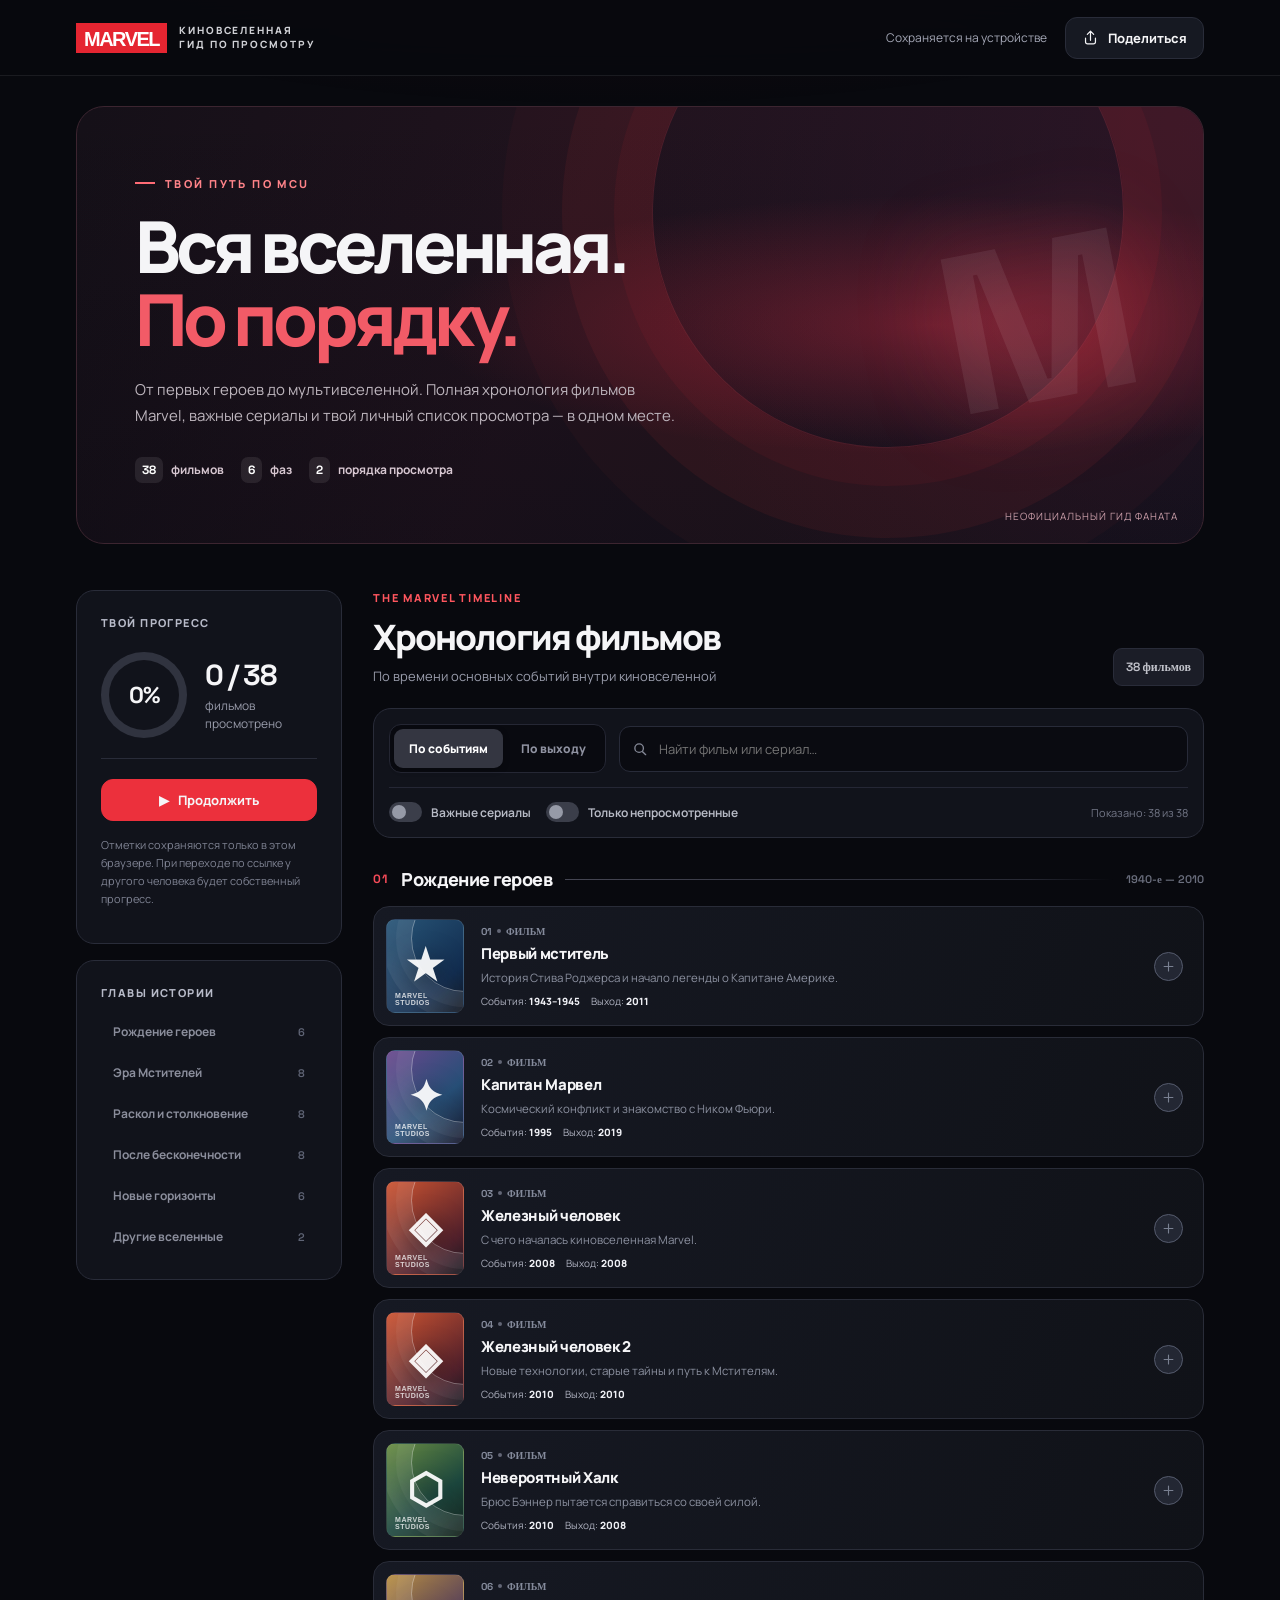
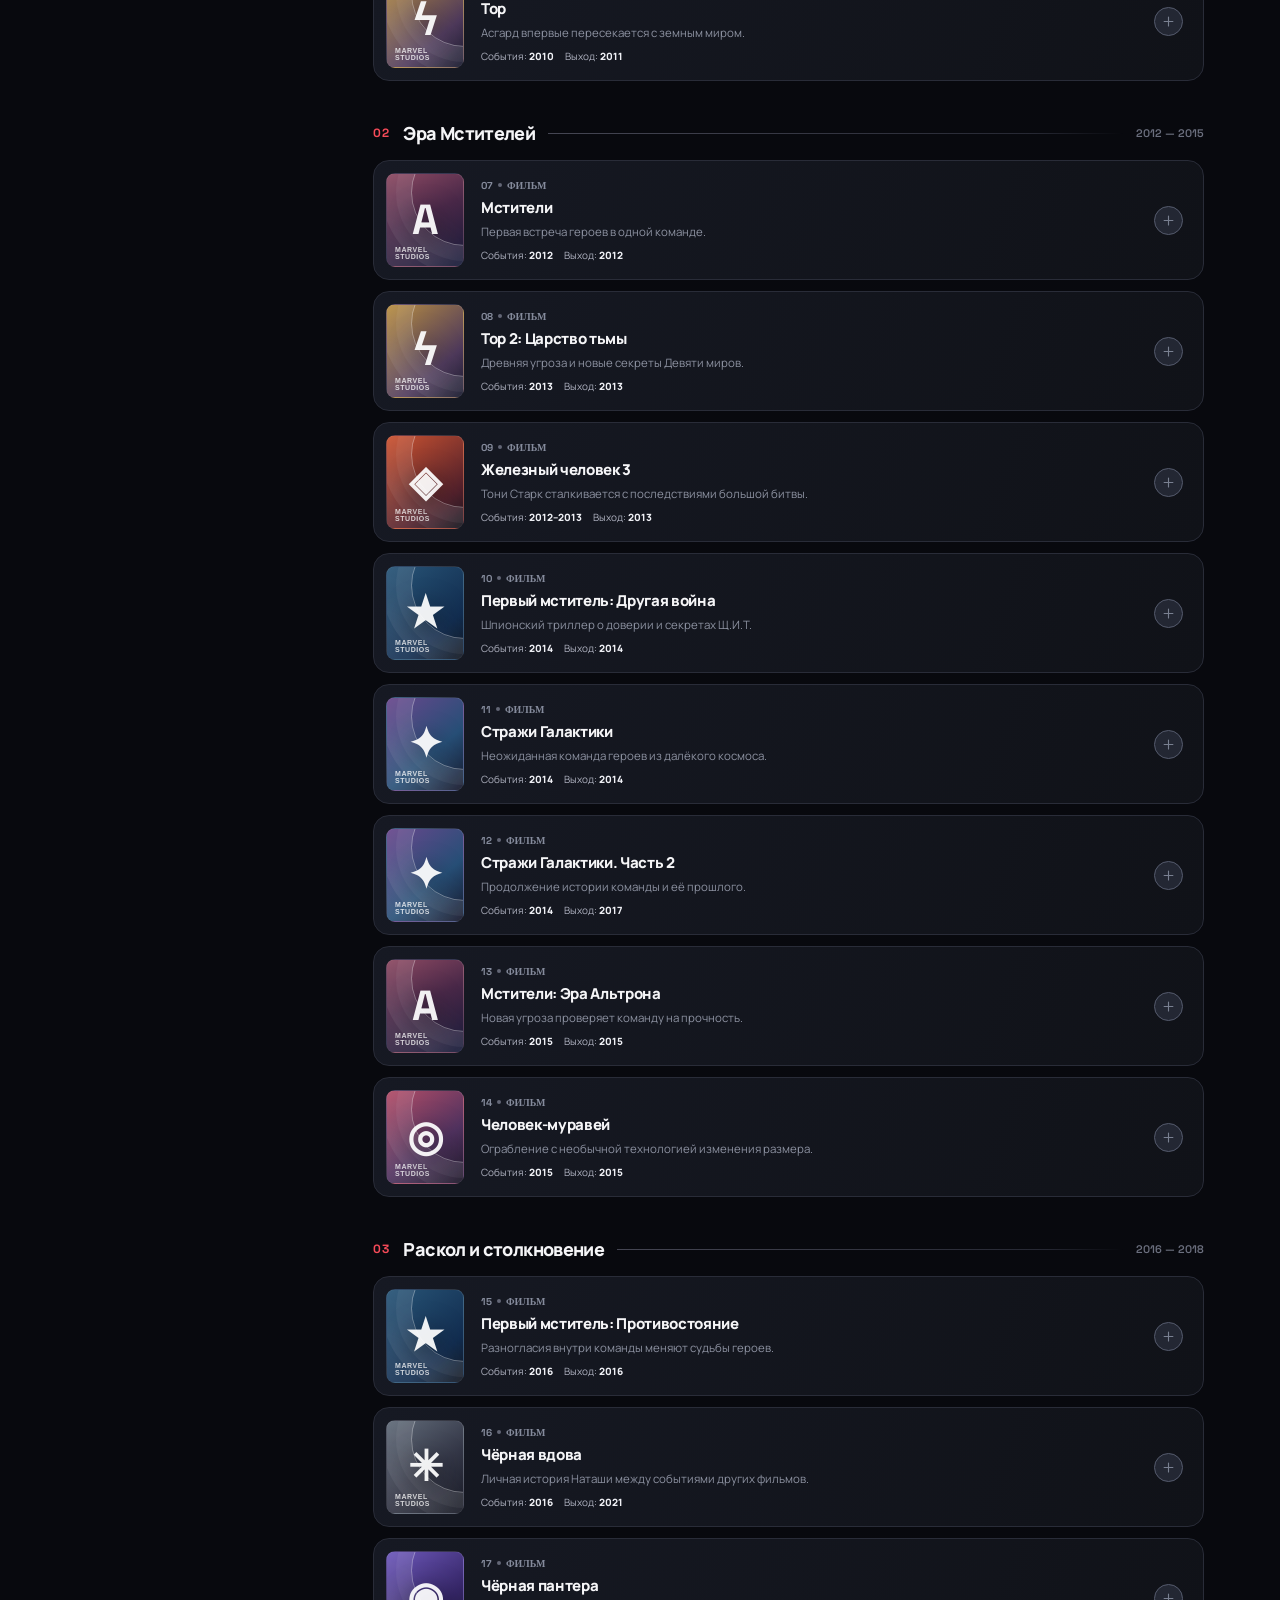
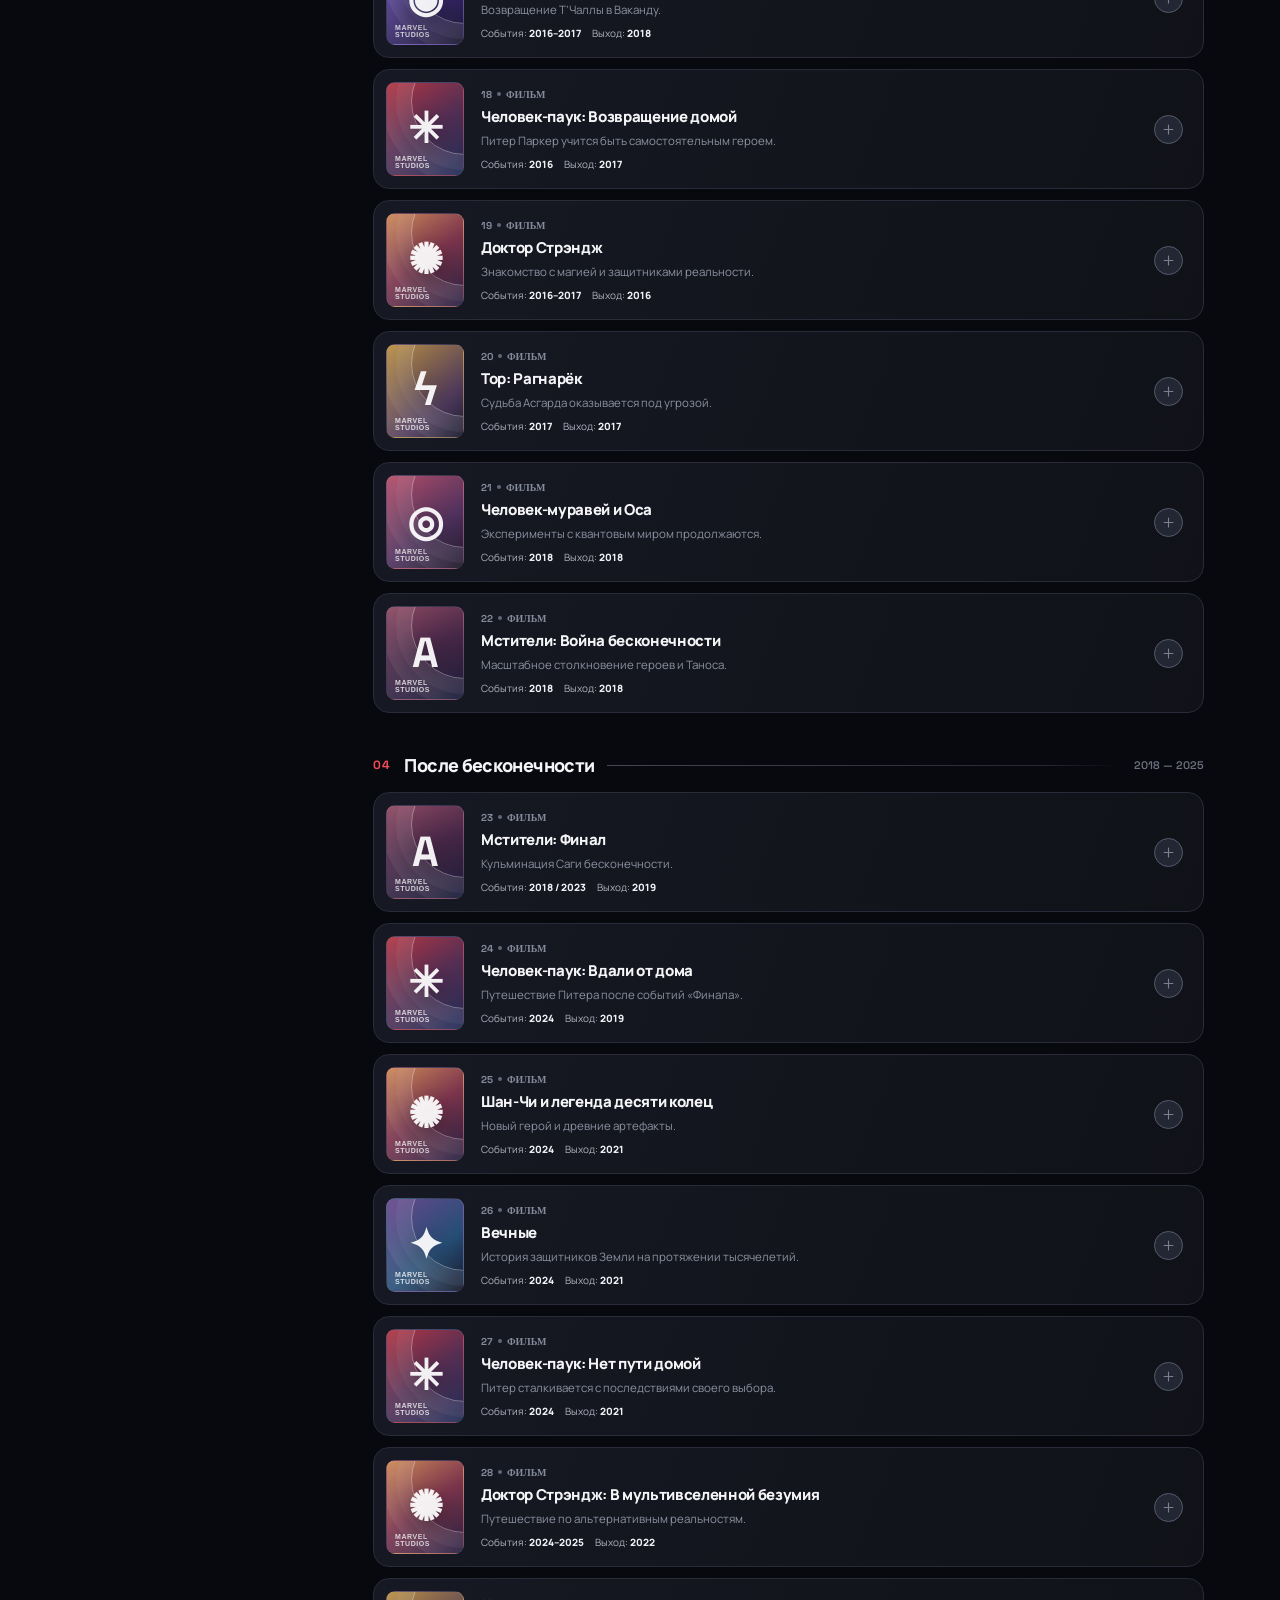
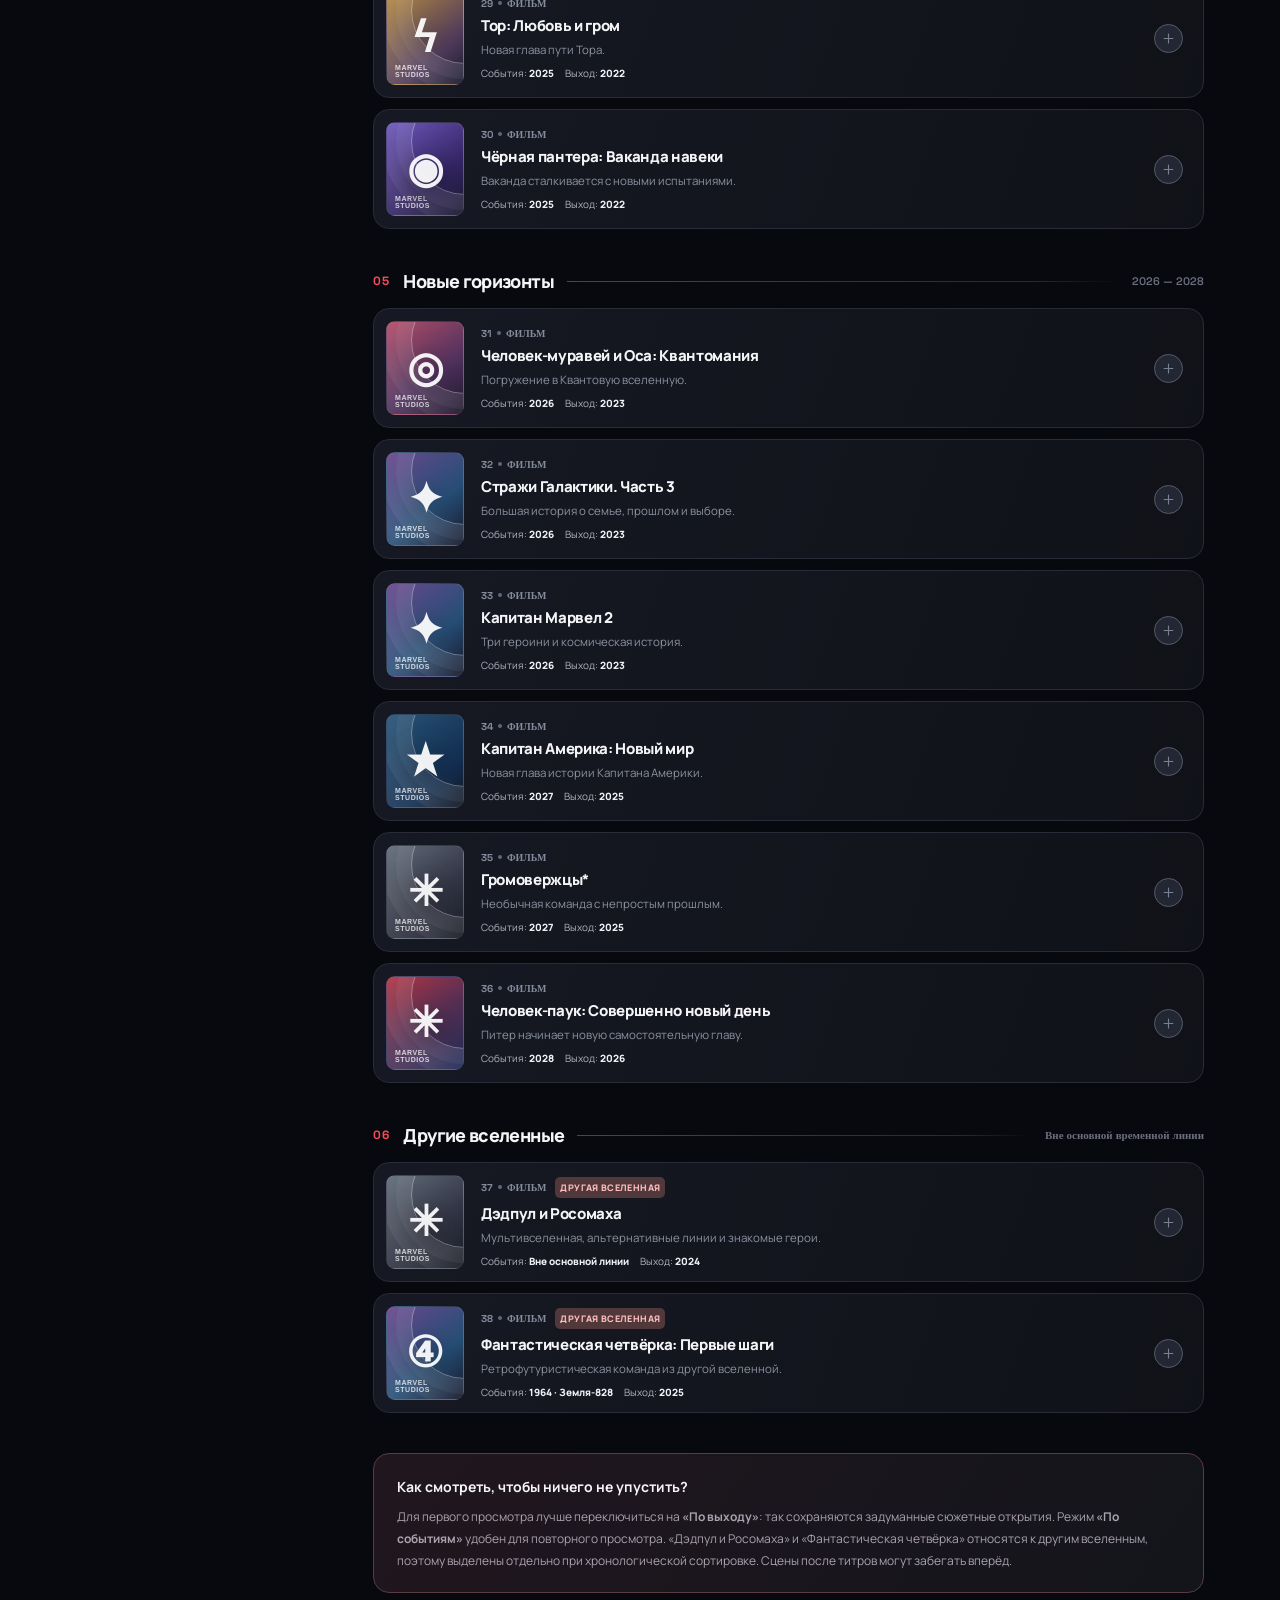
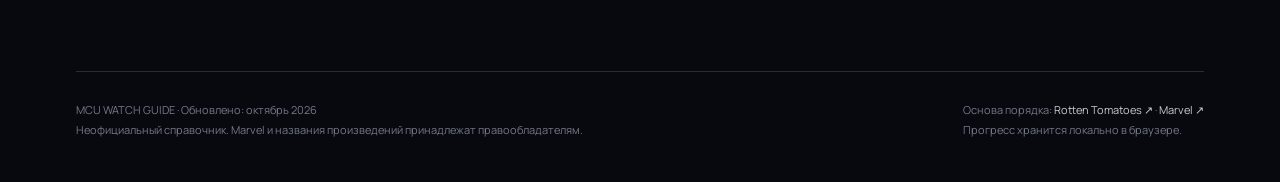
==== marvel/index.html @ 30f0c7ff "Add standalone MCU chronological watch guide" ====
<!doctype html>
<html lang="ru">
<head>
  <meta charset="utf-8" />
  <meta name="viewport" content="width=device-width,initial-scale=1,viewport-fit=cover" />
  <meta name="theme-color" content="#08090e" />
  <meta name="description" content="Киновселенная Marvel по хронологии событий и дате выхода. Отмечай просмотренные фильмы, следи за прогрессом и делись списком." />
  <meta property="og:title" content="MCU · Хронология фильмов Marvel" />
  <meta property="og:description" content="38 фильмов, две последовательности просмотра, важные сериалы и твой прогресс." />
  <meta property="og:type" content="website" />
  <link rel="preconnect" href="https://fonts.googleapis.com" />
  <link rel="preconnect" href="https://fonts.gstatic.com" crossorigin />
  <link href="https://fonts.googleapis.com/css2?family=Manrope:wght@400;500;600;700;800&family=Space+Grotesk:wght@500;600;700&display=swap" rel="stylesheet" />
  <title>MCU — хронология фильмов Marvel</title>
<style>
:root{color-scheme:dark;--bg:#08090e;--panel:#11131b;--panel-2:#161923;--border:#292c39;--text:#f5f5f7;--muted:#999cab;--faint:#666b7c;--red:#ec303c;--red2:#ff565e;--radius:20px;--font:'Manrope',-apple-system,BlinkMacSystemFont,'Segoe UI',sans-serif}
*{box-sizing:border-box}html{scroll-behavior:smooth;scroll-padding-top:95px}body{margin:0;background:var(--bg);color:var(--text);font-family:var(--font);-webkit-font-smoothing:antialiased}button,input{font:inherit}button{cursor:pointer}a{color:inherit}::selection{background:#ff46545c}
body:before{content:"";position:fixed;pointer-events:none;inset:0;background:radial-gradient(ellipse 80% 36% at 48% -17%,#9b17252b,transparent 80%);z-index:-1}
.wrap{max-width:1200px;padding-inline:36px;margin:0 auto}.topbar{position:sticky;top:0;z-index:50;background:#08090ee9;backdrop-filter:blur(20px);border-bottom:1px solid #ffffff14}.nav{height:75px;display:flex;align-items:center;justify-content:space-between;gap:16px}.brand{display:flex;align-items:center;gap:12px;text-decoration:none}.marvel{font:900 20px/1 Arial,Helvetica,sans-serif;font-stretch:condensed;letter-spacing:-1.5px;padding:6px 8px 4px;background:#e52531;color:white;display:inline-block}.brand-sub{font-size:10px;line-height:1.35;letter-spacing:.19em;font-weight:800;color:#cfd0d5;text-transform:uppercase}.nav-right{display:flex;align-items:center;gap:18px}.nav-quiet{font-size:12px;color:#a4a7b6}.btn{border:1px solid var(--border);color:var(--text);border-radius:12px;background:#161922;display:inline-flex;align-items:center;justify-content:center;gap:9px;padding:11px 16px;white-space:nowrap;font-size:13px;font-weight:750;transition:.18s transform,.18s background,.18s border-color}.btn:hover{background:#242734;border-color:#555867}.btn:active{transform:scale(.97)}.btn svg,.svg-icon{width:17px;height:17px;flex-shrink:0}.btn-red{background:var(--red);border-color:var(--red)}.btn-red:hover{background:#ff4b58;border-color:#ff4b58}
.hero{position:relative;min-height:390px;margin-top:30px;display:flex;align-items:center;overflow:hidden;border:1px solid #3c2530;border-radius:28px;background:linear-gradient(110deg,#151018 1%,#21131e 42%,#0f131e 100%)}.hero:before{content:"";position:absolute;inset:0;background:radial-gradient(ellipse at 76% 50%,#ee304855,transparent 42%),radial-gradient(circle at 100% 5%,#41172c88,transparent 50%),linear-gradient(0deg,#07081055,transparent);pointer-events:none}.hero:after{content:"";position:absolute;top:-30%;right:7%;width:470px;height:470px;border-radius:50%;border:1px solid #ef455634;box-shadow:0 0 0 38px #e82c3510,0 0 0 90px #f13b4112,0 0 0 150px #ff3e4b08;transform:rotate(-20deg)}.hero-inner{position:relative;z-index:2;padding:60px 58px;width:72%}.eyebrow{font-size:11px;font-weight:850;letter-spacing:.22em;text-transform:uppercase;color:#ff8389;display:inline-flex;align-items:center;gap:10px}.eyebrow:before{content:"";width:20px;height:2px;background:#ff6b75}.hero h1{font-size:clamp(44px,5.6vw,77px);line-height:1.03;font-weight:850;letter-spacing:-.065em;margin:19px 0 20px;max-width:690px}.hero h1 span{display:block;color:#f25b67}.hero p{font-size:15px;line-height:1.75;color:#bdb5bd;max-width:540px;margin:0}.hero-tags{display:flex;gap:17px;align-items:center;flex-wrap:wrap;margin-top:27px}.hero-tags span{display:flex;align-items:center;gap:8px;color:#d7c7d1;font-size:12px;font-weight:700}.hero-tags b{display:inline-flex;background:#ffffff16;padding:5px 7px;border-radius:7px;color:#fff;font:700 12px 'Space Grotesk',sans-serif}.hero-mark{position:absolute;right:9%;top:50%;transform:translateY(-50%) rotate(-11deg);font-family:'Space Grotesk',sans-serif;font-size:225px;line-height:1;letter-spacing:-.16em;color:#ffffff12;text-shadow:0 0 90px #ff4b5c55;font-weight:700;white-space:nowrap;z-index:1}.hero .credit{position:absolute;right:25px;bottom:20px;color:#c99da8;font-size:10px;letter-spacing:.1em;z-index:2}
.layout{display:grid;grid-template-columns:266px minmax(0,1fr);gap:31px;margin-top:46px;align-items:start}.aside{position:sticky;top:101px;display:grid;gap:16px}.panel{background:var(--panel);border:1px solid var(--border);border-radius:18px;padding:24px}.panel-title{color:#b7bac8;font-size:11px;font-weight:850;letter-spacing:.13em;text-transform:uppercase}.ring-wrap{display:flex;align-items:center;gap:18px;margin-top:22px}.progress-ring{position:relative;--deg:0deg;width:86px;height:86px;border-radius:50%;background:conic-gradient(#ed4351 var(--deg),#30333f var(--deg));display:grid;place-items:center;flex-shrink:0}.progress-ring:before{content:"";position:absolute;width:70px;height:70px;background:var(--panel);border-radius:50%}.ring-value{position:relative;font:700 23px 'Space Grotesk';letter-spacing:-.06em}.progress-nums{font:700 29px 'Space Grotesk';letter-spacing:-.05em}.progress-copy{color:var(--muted);font-size:12px;margin-top:4px;line-height:1.5}.rule{height:1px;background:var(--border);margin:20px 0}.continue{width:100%;justify-content:center}.aside-hint{font-size:11px;line-height:1.65;color:#7f8393;margin-top:15px}.aside-nav{display:flex;flex-direction:column;gap:4px;margin-top:13px}.aside-nav button{border:0;background:none;color:#8b8e9c;text-align:left;padding:10px 12px;border-radius:10px;font-size:12px;font-weight:700;display:flex;align-items:center;justify-content:space-between;gap:10px}.aside-nav button:hover,.aside-nav button.is-current{background:#272b37;color:white}.aside-nav span:last-child{color:#5f6475;font:600 11px 'Space Grotesk'}
.content{min-width:0}.section-head{display:flex;align-items:end;justify-content:space-between;gap:16px;margin-bottom:22px}.section-kicker{color:var(--red2);font-size:11px;letter-spacing:.16em;font-weight:850;text-transform:uppercase}.section-head h2{font-size:clamp(24px,3vw,35px);letter-spacing:-.055em;margin:8px 0 5px;font-weight:850}.section-head p{color:var(--muted);font-size:13px;margin:0;line-height:1.6}.counter-pill{font:600 12px 'Space Grotesk';color:#c1c2ca;border-radius:9px;background:#1b1d27;padding:10px 12px;border:1px solid var(--border)}
.controls{border:1px solid var(--border);border-radius:18px;background:#11131b;padding:15px;display:grid;gap:14px;margin-bottom:29px}.control-first{display:flex;align-items:center;gap:13px;flex-wrap:wrap}.segmented{background:#090a10;border:1px solid #252734;padding:4px;border-radius:12px;display:flex;gap:3px}.segmented button{background:transparent;color:#9093a2;border:0;padding:11px 15px;border-radius:9px;font-size:12px;font-weight:800;white-space:nowrap}.segmented button.active{color:white;background:#343641;box-shadow:0 2px 6px #0004}.control-first .search{flex:1;min-width:180px;position:relative}.search input{width:100%;background:#0a0b11;color:white;border:1px solid #282b39;padding:13px 14px 13px 39px;border-radius:11px;outline:0;font-size:13px}.search input:focus{border-color:#a84653}.search svg{position:absolute;left:13px;top:50%;transform:translateY(-50%);width:16px;height:16px;stroke:#858997}.control-second{display:flex;gap:15px;align-items:center;flex-wrap:wrap;border-top:1px solid #252735;padding-top:14px}.switch-item{display:flex;align-items:center;gap:9px;color:#b8bbc6;font-size:12px;font-weight:650;cursor:pointer;user-select:none}.switch-item input{position:absolute;opacity:0;pointer-events:none}.track{width:33px;height:20px;background:#3b3e4a;border-radius:30px;position:relative;transition:.2s}.track:after{content:"";position:absolute;left:3px;top:3px;width:14px;height:14px;background:#969aa7;border-radius:50%;transition:.2s}.switch-item input:checked+.track{background:var(--red)}.switch-item input:checked+.track:after{left:16px;background:white}.switch-item:focus-within .track{outline:2px solid #ba7485;outline-offset:2px}.filter-stat{margin-left:auto;color:#727686;font-size:11px}
.chapter{margin:0 0 40px;scroll-margin-top:105px}.chapter-heading{display:flex;align-items:center;gap:13px;margin:0 0 15px}.chapter-num{color:#f74b59;font:800 12px 'Space Grotesk';letter-spacing:.1em}.chapter-heading h3{font-size:18px;font-weight:850;letter-spacing:-.035em;margin:0}.chapter-line{flex:1;height:1px;background:linear-gradient(90deg,#454653 0,#262833 85%,transparent)}.chapter-count{font:600 11px 'Space Grotesk';color:#6b6f7e}
.cards{display:grid;gap:11px}.movie-card{position:relative;display:grid;grid-template-columns:78px minmax(0,1fr) 34px;gap:17px;align-items:center;padding:12px 15px 12px 12px;border:1px solid #292c38;background:linear-gradient(110deg,#161923,#101218);border-radius:16px;transition:.17s border-color,.17s transform,.17s background;min-height:118px}.movie-card:hover{border-color:#505464;background:linear-gradient(110deg,#1d202b,#141620);transform:translateY(-1px)}.movie-card.watched{opacity:.57}.movie-card.watched:hover{opacity:.85}.movie-card.watched .movie-title{text-decoration:line-through;text-decoration-color:#797e8a}.cover{position:relative;width:78px;height:94px;border-radius:9px;overflow:hidden;display:flex;align-items:center;justify-content:center;isolation:isolate;background:var(--poster);border:1px solid #ffffff1f}.cover:before{content:"";position:absolute;width:105px;height:105px;right:-55px;top:-35px;border:1px solid #ffffff5e;border-radius:50%;box-shadow:0 0 0 15px #ffffff0c,0 0 0 29px #ffffff10;z-index:-1}.cover:after{content:"";position:absolute;width:90px;height:100px;bottom:-55px;left:-47px;background:#ffffff18;transform:rotate(35deg);filter:blur(15px)}.cover-emblem{font:700 42px 'Space Grotesk';text-shadow:0 8px 27px #0008;line-height:1;color:#ffffffed;z-index:1}.cover-small{position:absolute;left:8px;bottom:6px;font:900 7px Arial;letter-spacing:.08em;color:#fffc}.movie-num{font:700 10px 'Space Grotesk';color:#858b9c;display:inline-flex;align-items:center;gap:5px}.dot{width:4px;height:4px;background:#626675;border-radius:100%;display:inline-block}.movie-meta-top{display:flex;align-items:center;gap:9px;flex-wrap:wrap;margin-bottom:5px}.series-tag,.alt-tag{font:850 9px var(--font);border-radius:5px;background:#323b4a;color:#bcd1f4;padding:4px 5px;text-transform:uppercase;letter-spacing:.04em}.alt-tag{background:#50383b;color:#ffbec0}.movie-title{font-size:15px;font-weight:850;letter-spacing:-.022em;line-height:1.4;margin:0}.movie-desc{color:#8c91a0;line-height:1.48;font-size:11.5px;margin:5px 0 8px}.movie-details{display:flex;flex-wrap:wrap;align-items:center;gap:11px;color:#afb2c0;font-size:10px}.movie-details b{color:#eff0f5;font-weight:800}.tick{appearance:none;border:1px solid #555b6d;width:29px;height:29px;border-radius:50%;background:#232733;color:#798091;display:grid;place-items:center;padding:0;transition:.17s ease}.tick:hover{border-color:var(--red2);background:#6c2833;color:white}.tick[aria-pressed="true"]{border-color:var(--red);background:var(--red);color:white}.tick svg{width:15px;height:15px}.movie-card[data-genre=tech]{--poster:linear-gradient(145deg,#cb5331,#52202b 72%,#13141d)}.movie-card[data-genre=shield]{--poster:linear-gradient(140deg,#285577,#122d50 70%,#111620)}.movie-card[data-genre=avengers]{--poster:linear-gradient(155deg,#8c4962,#492848 46%,#161a38)}.movie-card[data-genre=cosmic]{--poster:linear-gradient(140deg,#69478d,#274f77 60%,#141629)}.movie-card[data-genre=asgard]{--poster:linear-gradient(140deg,#b88e42,#4e395b 68%,#15172a)}.movie-card[data-genre=gamma]{--poster:linear-gradient(145deg,#688b42,#1c473e 60%,#12201a)}.movie-card[data-genre=quantum]{--poster:linear-gradient(145deg,#b24d67,#50325f 60%,#1a1526)}.movie-card[data-genre=spider]{--poster:linear-gradient(145deg,#b03543,#572f54 50%,#1d2a55)}.movie-card[data-genre=mystic]{--poster:linear-gradient(145deg,#cb8858,#7d354d 50%,#251e41)}.movie-card[data-genre=wakanda]{--poster:linear-gradient(145deg,#6d58ba,#342565 62%,#18172c)}.movie-card[data-genre=shadow]{--poster:linear-gradient(145deg,#616b79,#343747 55%,#171924)}
.empty{padding:46px 16px;text-align:center;color:#9ea2b0;background:#12141c;border:1px dashed #333644;border-radius:16px}.empty b{display:block;color:white;margin-bottom:8px}.note-box{margin-top:28px;padding:21px 23px;border:1px solid #5b3a43;border-radius:16px;background:linear-gradient(125deg,#21161e,#13151b)}.note-box strong{font-size:14px}.note-box p{font-size:12px;color:#aaa3af;line-height:1.8;margin:9px 0 0}.note-box a{color:#ff8b93;text-decoration:none}.note-box a:hover{text-decoration:underline}
.footer{margin-top:78px;padding:28px 0 42px;border-top:1px solid var(--border);display:flex;flex-wrap:wrap;justify-content:space-between;gap:18px;color:#747889;font-size:11px;line-height:1.8}.footer a{color:#c9cbd3;text-decoration:none}.footer a:hover{text-decoration:underline}.footer small{font-size:11px}.toast{position:fixed;bottom:26px;left:50%;transform:translate(-50%,30px);opacity:0;background:#f5f5f7;color:#11131a;font-size:12px;font-weight:800;padding:12px 17px;border-radius:12px;box-shadow:0 15px 30px #0006;z-index:100;pointer-events:none;transition:.25s}.toast.visible{opacity:1;transform:translate(-50%,0)}
@media(max-width:990px){.layout{grid-template-columns:210px minmax(0,1fr);gap:20px}.wrap{padding-inline:24px}.hero-inner{width:80%;padding:48px 36px}.hero-mark{right:-8%;opacity:.7}.panel{padding:19px}.ring-wrap{gap:10px}.progress-ring{width:69px;height:69px}.progress-ring:before{width:55px;height:55px}.ring-value{font-size:19px}.progress-nums{font-size:24px}.segmented button{padding:10px 11px}}
@media(max-width:740px){.wrap{padding-inline:16px}.nav{height:62px}.brand-sub{font-size:9px}.nav-quiet{display:none}.nav .btn{padding:10px 12px}.nav .btn-label{display:none}.hero{margin-top:17px;min-height:325px;border-radius:21px}.hero-inner{padding:37px 22px;width:100%}.hero h1{font-size:clamp(40px,10.3vw,59px);max-width:460px}.hero p{max-width:300px;font-size:12px;line-height:1.65}.hero-mark{font-size:150px;right:-8%;top:40%;opacity:.58}.hero .credit{bottom:11px;right:16px;font-size:8px}.hero-tags{margin-top:25px;gap:10px}.hero-tags span{font-size:10px}.layout{display:flex;flex-direction:column;margin-top:31px;gap:25px}.aside{display:contents}.aside .panel:nth-child(2){display:none}.aside .panel:first-child{position:relative;display:flex;align-items:center;gap:15px;padding:16px;width:100%;order:0}.aside .panel:first-child .panel-title,.aside .panel:first-child .aside-hint,.aside .panel:first-child .rule{display:none}.ring-wrap{margin:0;flex:1}.continue{width:auto;flex-shrink:0;padding:12px}.content{width:100%;order:1}.section-head{align-items:center;margin-bottom:16px}.section-head h2{font-size:26px}.counter-pill{font-size:11px}.controls{padding:11px;gap:10px;margin-bottom:25px}.control-first{gap:10px}.segmented{width:100%}.segmented button{flex:1}.control-first .search{min-width:100%}.control-second{gap:13px}.filter-stat{width:100%;margin-left:0}.chapter{margin-bottom:30px}}
@media(max-width:410px){.brand{gap:8px}.brand-sub{font-size:8px}.marvel{font-size:18px}.hero h1{font-size:42px}.movie-card{grid-template-columns:62px minmax(0,1fr) 28px;gap:11px;padding:9px}.cover{width:62px;height:87px}.movie-title{font-size:13.5px}.movie-desc{font-size:10.5px;margin:4px 0 7px}.movie-details{font-size:9px;gap:6px}.tick{width:28px;height:28px}.cover-emblem{font-size:33px}.progress-nums{font-size:21px}.continue{font-size:11px;padding:10px}.panel{border-radius:14px}.hero .credit{display:none}}
@media(prefers-reduced-motion:reduce){*,*:before,*:after{scroll-behavior:auto!important;transition:none!important}}
</style>
</head>
<body>
<header class="topbar"><div class="wrap nav">
  <a href="#top" class="brand" aria-label="К началу"><span class="marvel">MARVEL</span><span class="brand-sub">КИНОВСЕЛЕННАЯ<br>ГИД ПО ПРОСМОТРУ</span></a>
  <div class="nav-right"><span class="nav-quiet">Сохраняется на устройстве</span><button class="btn" id="share" type="button" aria-label="Поделиться сайтом"><svg viewBox="0 0 24 24" fill="none" stroke="currentColor" stroke-width="1.7" stroke-linecap="round" stroke-linejoin="round" aria-hidden="true"><path d="M12 16V3m0 0 4.5 4.5M12 3 7.5 7.5"/><path d="M5 13v5a3 3 0 0 0 3 3h8a3 3 0 0 0 3-3v-5"/></svg><span class="btn-label">Поделиться</span></button></div>
</div></header>
<main id="top" class="wrap">
  <section class="hero" aria-labelledby="hero-title"><div class="hero-mark" aria-hidden="true">M</div><div class="hero-inner"><div class="eyebrow">ТВОЙ ПУТЬ ПО MCU</div><h1 id="hero-title">Вся вселенная.<span>По порядку.</span></h1><p>От первых героев до мультивселенной. Полная хронология фильмов Marvel, важные сериалы и твой личный список просмотра — в одном месте.</p><div class="hero-tags"><span><b>38</b> фильмов</span><span><b>6</b> фаз</span><span><b>2</b> порядка просмотра</span></div></div><span class="credit">НЕОФИЦИАЛЬНЫЙ ГИД ФАНАТА</span></section>
  <div class="layout">
  <aside class="aside" aria-label="Прогресс и навигация">
   <section class="panel"><div class="panel-title">ТВОЙ ПРОГРЕСС</div><div class="ring-wrap"><div class="progress-ring" id="progress-ring"><span class="ring-value" id="ring-percent">0%</span></div><div><div class="progress-nums" id="progress-text">0 / 38</div><div class="progress-copy">фильмов просмотрено</div></div></div><div class="rule"></div><button id="continue" class="btn btn-red continue" type="button">▶ <span id="continue-title">Продолжить</span></button><p class="aside-hint">Отметки сохраняются только в этом браузере. При переходе по ссылке у другого человека будет собственный прогресс.</p></section>
   <section class="panel"><div class="panel-title" id="aside-chapter-title">ГЛАВЫ ИСТОРИИ</div><nav id="aside-nav" class="aside-nav" aria-label="Главы"></nav></section>
  </aside>
  <section class="content" id="watchlist" aria-labelledby="list-title">
    <div class="section-head"><div><div class="section-kicker">THE MARVEL TIMELINE</div><h2 id="list-title">Хронология фильмов</h2><p id="order-desc">По времени основных событий внутри киновселенной</p></div><span class="counter-pill" id="total-pill">38 фильмов</span></div>
    <div class="controls"><div class="control-first"><div class="segmented" role="group" aria-label="Порядок просмотра"><button type="button" id="btn-chron" class="active" aria-pressed="true">По событиям</button><button type="button" id="btn-release" aria-pressed="false">По выходу</button></div><label class="search" aria-label="Поиск по названию"><svg viewBox="0 0 24 24" fill="none" stroke-width="2" stroke-linecap="round" stroke="currentColor"><circle cx="10.7" cy="10.7" r="6.4"/><path d="m16 16 4.5 4.5"/></svg><input id="query" type="search" placeholder="Найти фильм или сериал…" autocomplete="off" /></label></div><div class="control-second"><label class="switch-item"><input type="checkbox" id="series-toggle"/><span class="track"></span> Важные сериалы</label><label class="switch-item"><input type="checkbox" id="unwatched-toggle"/><span class="track"></span> Только непросмотренные</label><span id="filter-stat" class="filter-stat">Отмечай просмотренное ✓</span></div></div>
    <div id="movie-list" aria-live="polite"></div>
    <div class="note-box"><strong>Как смотреть, чтобы ничего не упустить?</strong><p>Для первого просмотра лучше переключиться на <b>«По выходу»</b>: так сохраняются задуманные сюжетные открытия. Режим <b>«По событиям»</b> удобен для повторного просмотра. «Дэдпул и Росомаха» и «Фантастическая четвёрка» относятся к другим вселенным, поэтому выделены отдельно при хронологической сортировке. Сцены после титров могут забегать вперёд.</p></div>
  </section>
  </div>
  <footer class="footer"><div>MCU WATCH GUIDE · Обновлено: октябрь 2026<br><small>Неофициальный справочник. Marvel и названия произведений принадлежат правообладателям.</small></div><div>Основа порядка: <a href="https://editorial.rottentomatoes.com/guide/marvel-movies-in-order/" target="_blank" rel="noopener noreferrer">Rotten Tomatoes ↗</a> · <a href="https://www.marvel.com/articles/culture-lifestyle/mcu-the-marvel-cinematic-universe-an-official-timeline-available-now" target="_blank" rel="noopener noreferrer">Marvel ↗</a><br>Прогресс хранится локально в браузере.</div></footer>
</main>
<div class="toast" id="toast" role="status" aria-live="polite">Ссылка скопирована</div>
<script>
const MOVIES = [{"id":"cap1","title":"Первый мститель","release":2011,"event":"1943–1945","genre":"shield","description":"История Стива Роджерса и начало легенды о Капитане Америке.","emblem":"★","date":"2011-07-22","chron":0,"alt":false},{"id":"capmarvel","title":"Капитан Марвел","release":2019,"event":"1995","genre":"cosmic","description":"Космический конфликт и знакомство с Ником Фьюри.","emblem":"✦","date":"2019-03-08","chron":1,"alt":false},{"id":"iron1","title":"Железный человек","release":2008,"event":"2008","genre":"tech","description":"С чего началась киновселенная Marvel.","emblem":"◈","date":"2008-05-02","chron":2,"alt":false},{"id":"iron2","title":"Железный человек 2","release":2010,"event":"2010","genre":"tech","description":"Новые технологии, старые тайны и путь к Мстителям.","emblem":"◈","date":"2010-05-07","chron":3,"alt":false},{"id":"hulk","title":"Невероятный Халк","release":2008,"event":"2010","genre":"gamma","description":"Брюс Бэннер пытается справиться со своей силой.","emblem":"⬡","date":"2008-06-13","chron":4,"alt":false},{"id":"thor1","title":"Тор","release":2011,"event":"2010","genre":"asgard","description":"Асгард впервые пересекается с земным миром.","emblem":"ϟ","date":"2011-05-06","chron":5,"alt":false},{"id":"avengers1","title":"Мстители","release":2012,"event":"2012","genre":"avengers","description":"Первая встреча героев в одной команде.","emblem":"A","date":"2012-05-04","chron":6,"alt":false},{"id":"thor2","title":"Тор 2: Царство тьмы","release":2013,"event":"2013","genre":"asgard","description":"Древняя угроза и новые секреты Девяти миров.","emblem":"ϟ","date":"2013-11-08","chron":7,"alt":false},{"id":"iron3","title":"Железный человек 3","release":2013,"event":"2012–2013","genre":"tech","description":"Тони Старк сталкивается с последствиями большой битвы.","emblem":"◈","date":"2013-05-03","chron":8,"alt":false},{"id":"cap2","title":"Первый мститель: Другая война","release":2014,"event":"2014","genre":"shield","description":"Шпионский триллер о доверии и секретах Щ.И.Т.","emblem":"★","date":"2014-04-04","chron":9,"alt":false},{"id":"guard1","title":"Стражи Галактики","release":2014,"event":"2014","genre":"cosmic","description":"Неожиданная команда героев из далёкого космоса.","emblem":"✦","date":"2014-08-01","chron":10,"alt":false},{"id":"guard2","title":"Стражи Галактики. Часть 2","release":2017,"event":"2014","genre":"cosmic","description":"Продолжение истории команды и её прошлого.","emblem":"✦","date":"2017-05-05","chron":11,"alt":false},{"id":"avengers2","title":"Мстители: Эра Альтрона","release":2015,"event":"2015","genre":"avengers","description":"Новая угроза проверяет команду на прочность.","emblem":"A","date":"2015-05-01","chron":12,"alt":false},{"id":"ant1","title":"Человек-муравей","release":2015,"event":"2015","genre":"quantum","description":"Ограбление с необычной технологией изменения размера.","emblem":"◎","date":"2015-07-17","chron":13,"alt":false},{"id":"civil","title":"Первый мститель: Противостояние","release":2016,"event":"2016","genre":"shield","description":"Разногласия внутри команды меняют судьбы героев.","emblem":"★","date":"2016-05-06","chron":14,"alt":false},{"id":"widow","title":"Чёрная вдова","release":2021,"event":"2016","genre":"shadow","description":"Личная история Наташи между событиями других фильмов.","emblem":"✳","date":"2021-07-09","chron":15,"alt":false},{"id":"panther1","title":"Чёрная пантера","release":2018,"event":"2016–2017","genre":"wakanda","description":"Возвращение Т’Чаллы в Ваканду.","emblem":"◉","date":"2018-02-16","chron":16,"alt":false},{"id":"spider1","title":"Человек-паук: Возвращение домой","release":2017,"event":"2016","genre":"spider","description":"Питер Паркер учится быть самостоятельным героем.","emblem":"✳","date":"2017-07-07","chron":17,"alt":false},{"id":"strange1","title":"Доктор Стрэндж","release":2016,"event":"2016–2017","genre":"mystic","description":"Знакомство с магией и защитниками реальности.","emblem":"✺","date":"2016-11-04","chron":18,"alt":false},{"id":"thor3","title":"Тор: Рагнарёк","release":2017,"event":"2017","genre":"asgard","description":"Судьба Асгарда оказывается под угрозой.","emblem":"ϟ","date":"2017-11-03","chron":19,"alt":false},{"id":"ant2","title":"Человек-муравей и Оса","release":2018,"event":"2018","genre":"quantum","description":"Эксперименты с квантовым миром продолжаются.","emblem":"◎","date":"2018-07-06","chron":20,"alt":false},{"id":"infinity","title":"Мстители: Война бесконечности","release":2018,"event":"2018","genre":"avengers","description":"Масштабное столкновение героев и Таноса.","emblem":"A","date":"2018-04-27","chron":21,"alt":false},{"id":"endgame","title":"Мстители: Финал","release":2019,"event":"2018 / 2023","genre":"avengers","description":"Кульминация Саги бесконечности.","emblem":"A","date":"2019-04-26","chron":22,"alt":false},{"id":"spider2","title":"Человек-паук: Вдали от дома","release":2019,"event":"2024","genre":"spider","description":"Путешествие Питера после событий «Финала».","emblem":"✳","date":"2019-07-02","chron":23,"alt":false},{"id":"shang","title":"Шан-Чи и легенда десяти колец","release":2021,"event":"2024","genre":"mystic","description":"Новый герой и древние артефакты.","emblem":"✺","date":"2021-09-03","chron":24,"alt":false},{"id":"eternals","title":"Вечные","release":2021,"event":"2024","genre":"cosmic","description":"История защитников Земли на протяжении тысячелетий.","emblem":"✦","date":"2021-11-05","chron":25,"alt":false},{"id":"spider3","title":"Человек-паук: Нет пути домой","release":2021,"event":"2024","genre":"spider","description":"Питер сталкивается с последствиями своего выбора.","emblem":"✳","date":"2021-12-17","chron":26,"alt":false},{"id":"strange2","title":"Доктор Стрэндж: В мультивселенной безумия","release":2022,"event":"2024–2025","genre":"mystic","description":"Путешествие по альтернативным реальностям.","emblem":"✺","date":"2022-05-06","chron":27,"alt":false},{"id":"thor4","title":"Тор: Любовь и гром","release":2022,"event":"2025","genre":"asgard","description":"Новая глава пути Тора.","emblem":"ϟ","date":"2022-07-08","chron":28,"alt":false},{"id":"wakanda2","title":"Чёрная пантера: Ваканда навеки","release":2022,"event":"2025","genre":"wakanda","description":"Ваканда сталкивается с новыми испытаниями.","emblem":"◉","date":"2022-11-11","chron":29,"alt":false},{"id":"quantum3","title":"Человек-муравей и Оса: Квантомания","release":2023,"event":"2026","genre":"quantum","description":"Погружение в Квантовую вселенную.","emblem":"◎","date":"2023-02-17","chron":30,"alt":false},{"id":"guard3","title":"Стражи Галактики. Часть 3","release":2023,"event":"2026","genre":"cosmic","description":"Большая история о семье, прошлом и выборе.","emblem":"✦","date":"2023-05-05","chron":31,"alt":false},{"id":"marvels","title":"Капитан Марвел 2","release":2023,"event":"2026","genre":"cosmic","description":"Три героини и космическая история.","emblem":"✦","date":"2023-11-10","chron":32,"alt":false},{"id":"cap4","title":"Капитан Америка: Новый мир","release":2025,"event":"2027","genre":"shield","description":"Новая глава истории Капитана Америки.","emblem":"★","date":"2025-02-14","chron":33,"alt":false},{"id":"thunder","title":"Громовержцы*","release":2025,"event":"2027","genre":"shadow","description":"Необычная команда с непростым прошлым.","emblem":"✳","date":"2025-05-02","chron":34,"alt":false},{"id":"spider4","title":"Человек-паук: Совершенно новый день","release":2026,"event":"2028","genre":"spider","description":"Питер начинает новую самостоятельную главу.","emblem":"✳","date":"2026-07-31","chron":35,"alt":false},{"id":"deadpool3","title":"Дэдпул и Росомаха","release":2024,"event":"Вне основной линии","genre":"shadow","description":"Мультивселенная, альтернативные линии и знакомые герои.","emblem":"✳","date":"2024-07-26","chron":36,"alt":true},{"id":"fantastic","title":"Фантастическая четвёрка: Первые шаги","release":2025,"event":"1964 · Земля-828","genre":"cosmic","description":"Ретрофутуристическая команда из другой вселенной.","emblem":"④","date":"2025-07-25","chron":37,"alt":true},{"id":"wanda","title":"Ванда/Вижн","release":2021,"event":"2023–2024","genre":"mystic","description":"После «Финала». Важен для второго «Доктора Стрэнджа».","emblem":"✺","date":"2021-01-15","chron":23.1,"alt":false,"series":true},{"id":"loki1","title":"Локи · 1 сезон","release":2021,"event":"Вне времени","genre":"mystic","description":"После «Финала». Объясняет устройство временных линий.","emblem":"⌁","date":"2021-06-09","chron":23.15,"alt":false,"series":true},{"id":"loki2","title":"Локи · 2 сезон","release":2023,"event":"Вне времени","genre":"mystic","description":"Продолжение — до «Дэдпула и Росомахи».","emblem":"⌁","date":"2023-10-05","chron":23.16,"alt":false,"series":true},{"id":"falcon","title":"Сокол и Зимний солдат","release":2021,"event":"2024","genre":"shield","description":"Предыстория нового Капитана Америки.","emblem":"★","date":"2021-03-19","chron":23.2,"alt":false,"series":true},{"id":"hawkeye","title":"Соколиный глаз","release":2021,"event":"2024","genre":"shadow","description":"История Клинта, Кейт Бишоп и Елены.","emblem":"✳","date":"2021-11-24","chron":26.5,"alt":false,"series":true},{"id":"msmarvel","title":"Мисс Марвел","release":2022,"event":"2025","genre":"cosmic","description":"Знакомство с Камалой перед «Капитан Марвел 2».","emblem":"✦","date":"2022-06-08","chron":30.4,"alt":false,"series":true},{"id":"daredevil","title":"Сорвиголова: Рождённый заново · 1 сезон","release":2025,"event":"2026–2027","genre":"shadow","description":"Дополнительный контекст для уличных историй MCU.","emblem":"✳","date":"2025-03-04","chron":33.2,"alt":false,"series":true}];
const CHAPTERS = [
 {id:'origins',title:'Рождение героев',subtitle:'1940-е — 2010',min:0,max:5},
 {id:'assemble',title:'Эра Мстителей',subtitle:'2012 — 2015',min:6,max:13},
 {id:'fracture',title:'Раскол и столкновение',subtitle:'2016 — 2018',min:14,max:21},
 {id:'after',title:'После бесконечности',subtitle:'2018 — 2025',min:22,max:29},
 {id:'new',title:'Новые горизонты',subtitle:'2026 — 2028',min:30,max:35},
 {id:'multiverse',title:'Другие вселенные',subtitle:'Вне основной временной линии',min:36,max:37}
];
const PHASES = [{id:'p1',title:'Фаза 1',subtitle:'2008–2012',min:2008,max:2012},{id:'p2',title:'Фаза 2',subtitle:'2013–2015',min:2013,max:2015},{id:'p3',title:'Фаза 3',subtitle:'2016–2019',min:2016,max:2019},{id:'p4',title:'Фаза 4',subtitle:'2021–2022',min:2021,max:2022},{id:'p5',title:'Фаза 5',subtitle:'2023–2025',min:2023,max:2025,except:['fantastic']},{id:'p6',title:'Фаза 6',subtitle:'2025–2026',min:2025,max:2026,only:['fantastic','spider4']}];
const ICON_CHECK = '<svg viewBox="0 0 24 24" fill="none" stroke="currentColor" stroke-width="2.6" stroke-linecap="round" stroke-linejoin="round" aria-hidden="true"><path d="m5 12 4.5 4.5L19 7"/></svg>';
const ICON_PLUS = '<svg viewBox="0 0 24 24" fill="none" stroke="currentColor" stroke-width="1.8" stroke-linecap="round" aria-hidden="true"><path d="M12 5v14M5 12h14"/></svg>';
const $=id=>document.getElementById(id);
function loadSaved(){try{return new Set(JSON.parse(localStorage.getItem('mcu_watched_v1')||'[]'))}catch(e){return new Set()}}
const state={order: new URLSearchParams(location.search).get('order')==='release'?'release':'chron',series:new URLSearchParams(location.search).get('series')==='1',unwatched:false,query:'',watched:loadSaved()};
const films = MOVIES.filter(x=>!x.series);
function notify(message){const t=$('toast');t.textContent=message;t.classList.add('visible');clearTimeout(notify.t);notify.t=setTimeout(()=>t.classList.remove('visible'),2500)}
function save(){try{localStorage.setItem('mcu_watched_v1',JSON.stringify([...state.watched]))}catch(e){notify('Браузер не разрешил сохранить прогресс')}}
function esc(v){return String(v).replace(/[&<>"']/g,c=>({'&':'&amp;','<':'&lt;','>':'&gt;','"':'&quot;',"'":'&#39;'}[c]))}
function sortItems(a,b){if(state.order==='release')return a.date.localeCompare(b.date)||a.title.localeCompare(b.title);return a.chron-b.chron}
function chapterFor(m){if(state.order==='release')return PHASES.find(p=>m.release>=p.min&&m.release<=p.max&&(!p.except||!p.except.includes(m.id))&&(!p.only||p.only.includes(m.id)))||PHASES[5];return CHAPTERS.find(p=>m.chron>=p.min&&m.chron<=p.max)||CHAPTERS[CHAPTERS.length-1]}
function filtered(){return MOVIES.filter(m=>(!m.series||state.series)&&(!state.unwatched||!state.watched.has(m.id))&&(!state.query|| (m.title+' '+m.description+' '+m.event).toLocaleLowerCase('ru').includes(state.query))).sort(sortItems)}
function card(m,num){const done=state.watched.has(m.id),isAlt=m.alt&&state.order==='chron';return `<article class="movie-card ${done?'watched':''}" data-genre="${m.genre}" id="item-${m.id}"><div class="cover" aria-hidden="true"><span class="cover-emblem">${esc(m.emblem)}</span><span class="cover-small">MARVEL ${m.series?'SERIES':'STUDIOS'}</span></div><div class="movie-info"><div class="movie-meta-top"><span class="movie-num">${String(num).padStart(2,'0')} <i class="dot"></i> ${m.series?'СЕРИАЛ':'ФИЛЬМ'}</span>${m.series?'<span class="series-tag">Для контекста</span>':''}${isAlt?'<span class="alt-tag">Другая вселенная</span>':''}</div><h4 class="movie-title">${esc(m.title)}</h4><p class="movie-desc">${esc(m.description)}</p><div class="movie-details"><span>События: <b>${esc(m.event)}</b></span><span>Выход: <b>${m.release}</b></span></div></div><button class="tick" type="button" data-check="${m.id}" aria-label="${done?'Убрать отметку':'Отметить просмотренным'}: ${esc(m.title)}" aria-pressed="${done}">${done?ICON_CHECK:ICON_PLUS}</button></article>`}
function updateProgress(){const n=films.filter(f=>state.watched.has(f.id)).length;const pct=Math.round(n/films.length*100);$('progress-ring').style.setProperty('--deg',pct*3.6+'deg');$('ring-percent').textContent=pct+'%';$('progress-text').textContent=n+' / '+films.length;const next=films.slice().sort(sortItems).find(f=>!state.watched.has(f.id));$('continue-title').textContent=next?'Продолжить':'Всё просмотрено';$('continue').disabled=!next;}
function render(){const items=filtered(), chapters=state.order==='release'?PHASES:CHAPTERS;
 $('btn-chron').classList.toggle('active',state.order==='chron');$('btn-release').classList.toggle('active',state.order==='release');$('btn-chron').setAttribute('aria-pressed',state.order==='chron');$('btn-release').setAttribute('aria-pressed',state.order==='release');$('series-toggle').checked=state.series;$('unwatched-toggle').checked=state.unwatched;
 $('list-title').textContent=state.order==='chron'?'Хронология фильмов':'Порядок выхода';$('order-desc').textContent=state.order==='chron'?'По времени основных событий внутри киновселенной':'По датам кинопремьер — рекомендуется для первого просмотра';$('total-pill').textContent=films.length+' фильмов';$('filter-stat').textContent='Показано: '+items.length+' из '+(state.series?MOVIES.length:films.length);
 let html='',nav='',index=0;
 for(const [ci,ch] of chapters.entries()){const group=items.filter(m=>chapterFor(m).id===ch.id);if(!group.length)continue;nav+=`<button type="button" data-section="chapter-${ch.id}"><span>${esc(ch.title)}</span><span>${group.length}</span></button>`;html+=`<section class="chapter" id="chapter-${ch.id}"><div class="chapter-heading"><span class="chapter-num">${String(ci+1).padStart(2,'0')}</span><h3>${esc(ch.title)}</h3><div class="chapter-line"></div><span class="chapter-count">${esc(ch.subtitle)}</span></div><div class="cards">`;for(const m of group)html+=card(m,++index);html+='</div></section>'}
 $('movie-list').innerHTML=html||'<div class="empty"><b>Ничего не найдено</b>Измени фильтры или запрос поиска.</div>';
 $('aside-nav').innerHTML=nav;
 updateProgress();
}
function setOrder(order){state.order=order;const u=new URL(location.href);if(order==='release')u.searchParams.set('order','release');else u.searchParams.delete('order');history.replaceState(null,'',u.toString());render()}
$('btn-chron').addEventListener('click',()=>setOrder('chron'));
$('btn-release').addEventListener('click',()=>setOrder('release'));
$('series-toggle').addEventListener('change',e=>{state.series=e.target.checked;const u=new URL(location.href);if(state.series)u.searchParams.set('series','1');else u.searchParams.delete('series');history.replaceState(null,'',u.toString());render()});
$('unwatched-toggle').addEventListener('change',e=>{state.unwatched=e.target.checked;render()});
$('query').addEventListener('input',e=>{state.query=e.target.value.trim().toLocaleLowerCase('ru');render()});
$('movie-list').addEventListener('click',e=>{const b=e.target.closest('[data-check]');if(!b)return;const id=b.dataset.check;if(state.watched.has(id))state.watched.delete(id);else state.watched.add(id);save();render()});
$('aside-nav').addEventListener('click',e=>{const b=e.target.closest('[data-section]');if(b)document.getElementById(b.dataset.section)?.scrollIntoView({behavior:'smooth',block:'start'})});
$('continue').addEventListener('click',()=>{const next=films.slice().sort(sortItems).find(m=>!state.watched.has(m.id));if(!next)return;if(state.unwatched||state.query){state.unwatched=false;state.query='';$('query').value='';render()}document.getElementById('item-'+next.id)?.scrollIntoView({behavior:'smooth',block:'center'})});
$('share').addEventListener('click',async()=>{const url=location.href;try{if(navigator.share){await navigator.share({title:'Хронология фильмов Marvel · MCU',text:'Интерактивный список для просмотра фильмов Marvel',url});return}if(navigator.clipboard){await navigator.clipboard.writeText(url);notify('Ссылка скопирована');return}throw Error('Clipboard unavailable')}catch(e){if(e.name==='AbortError')return;try{const el=document.createElement('textarea');el.value=url;el.style.position='fixed';document.body.appendChild(el);el.select();const ok=document.execCommand('copy');el.remove();notify(ok?'Ссылка скопирована':'Скопируй адрес из строки браузера')}catch(_){notify('Скопируй адрес из строки браузера')}}});
render();
</script>
</body></html>
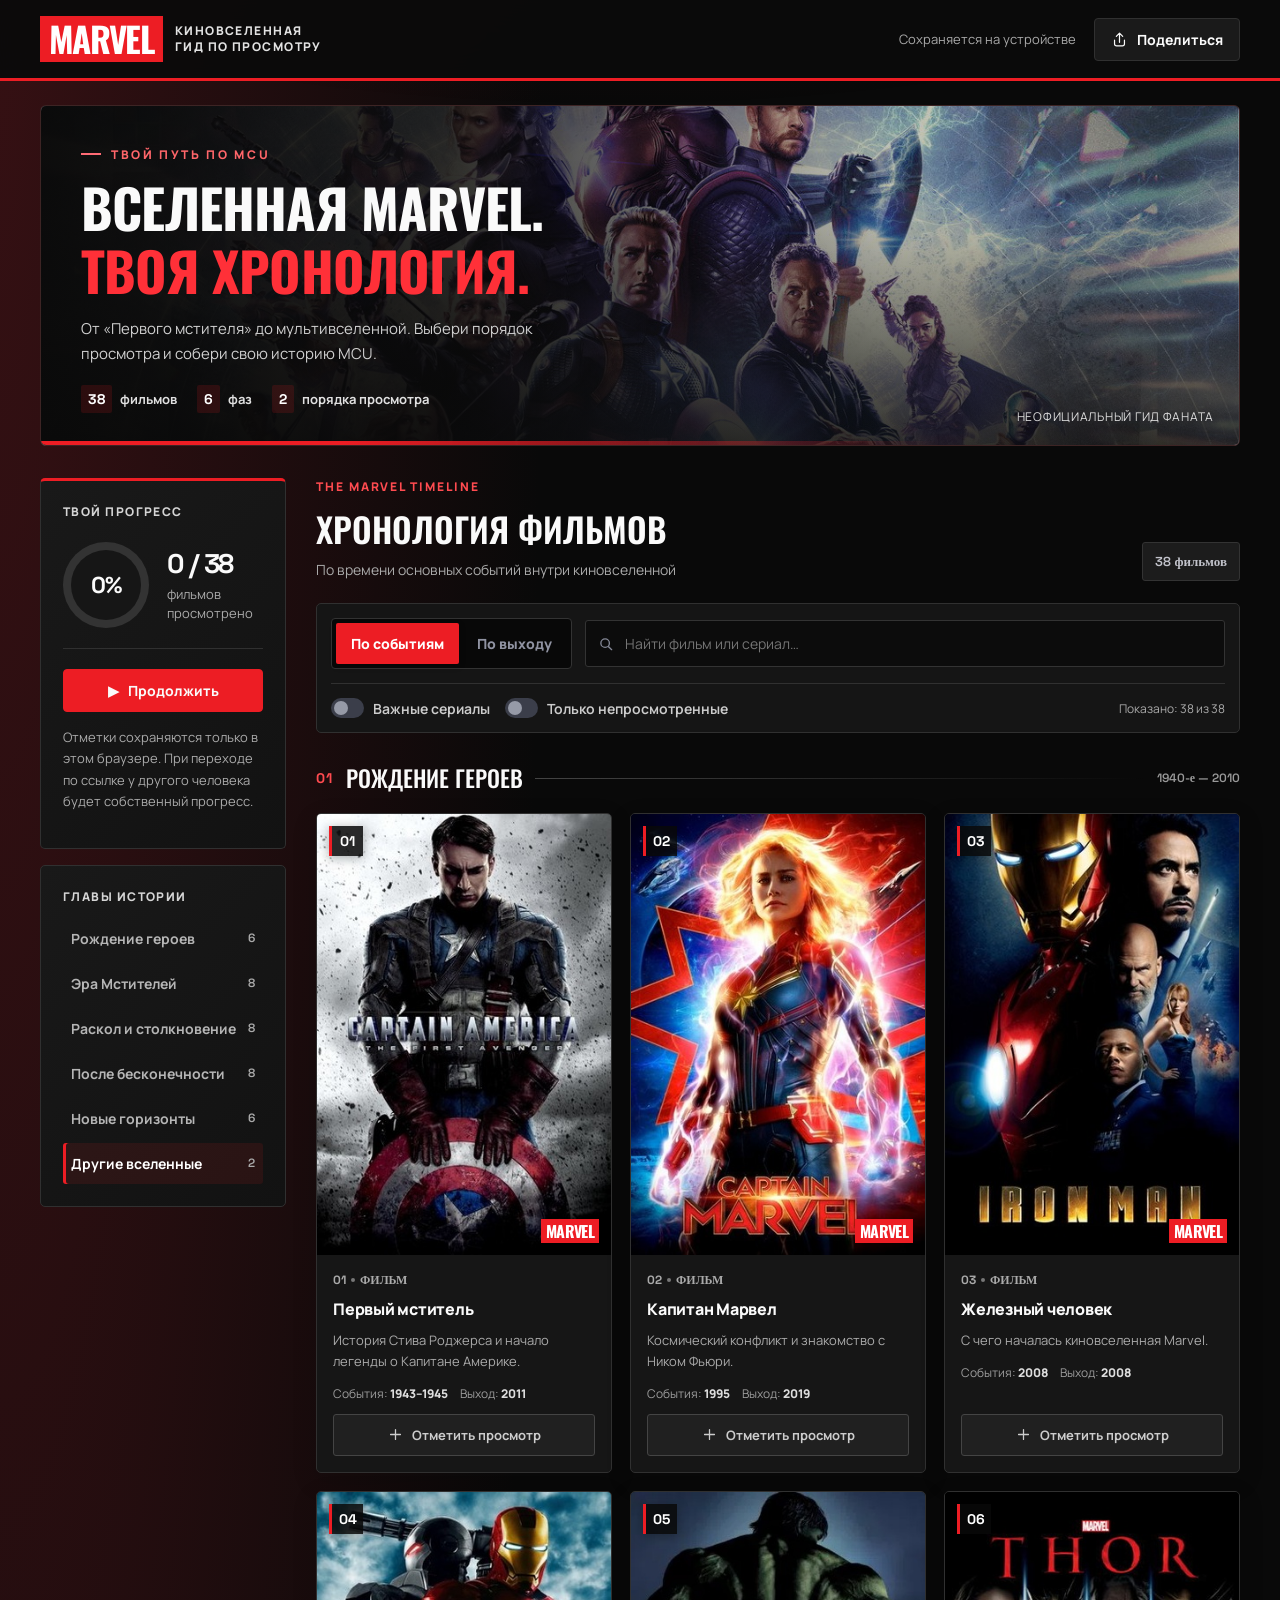
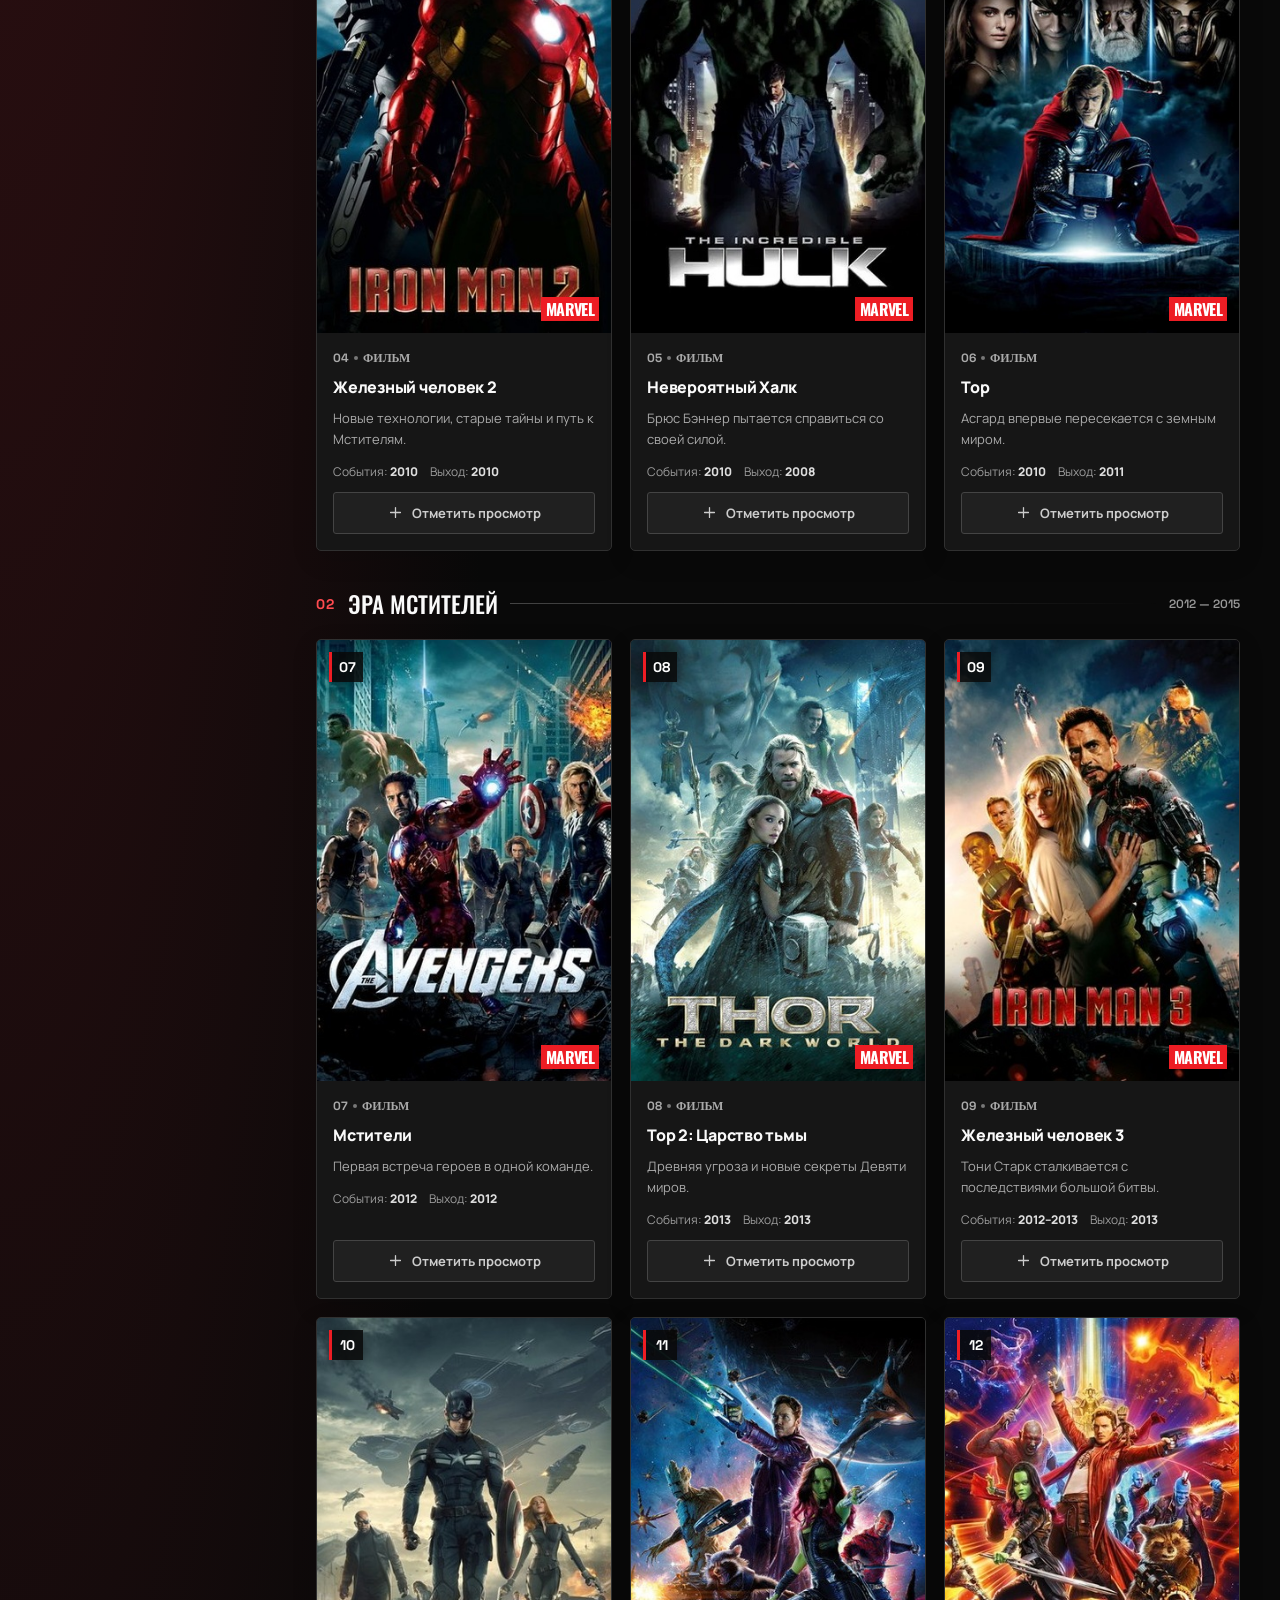
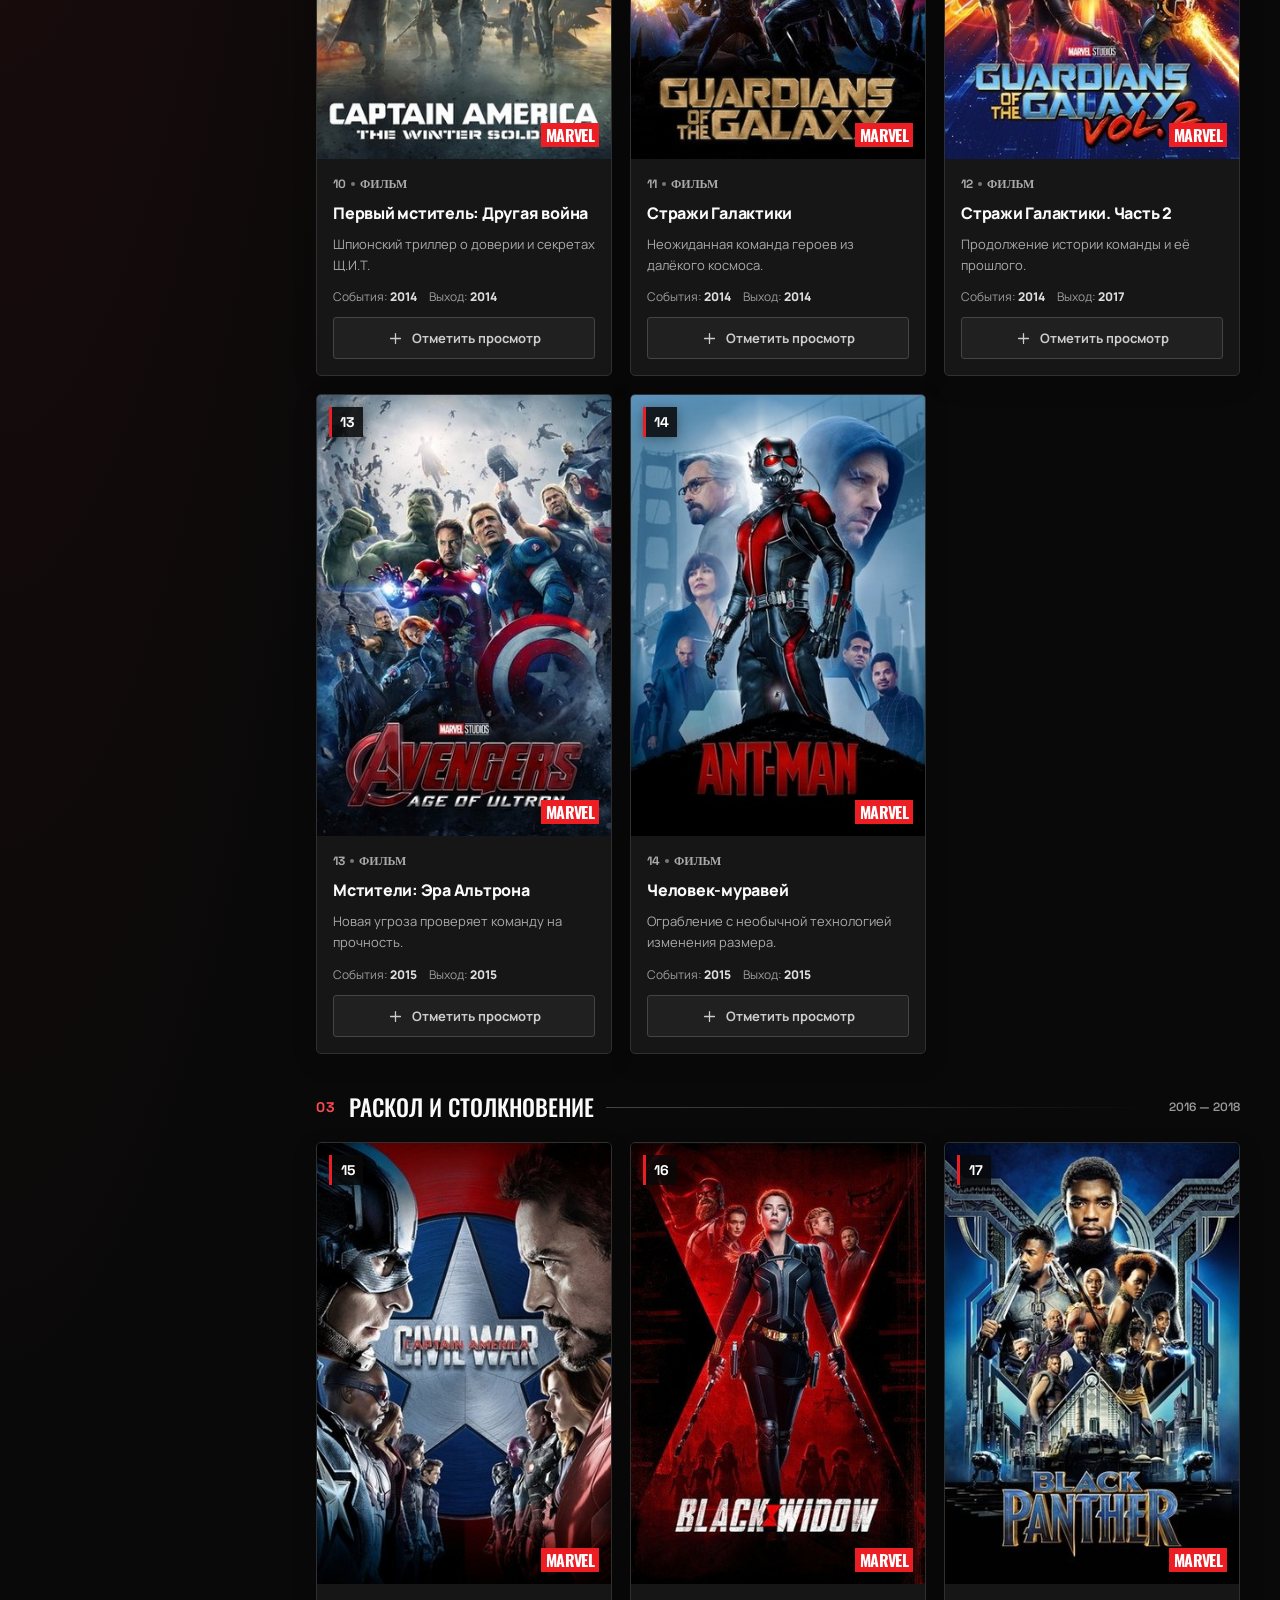
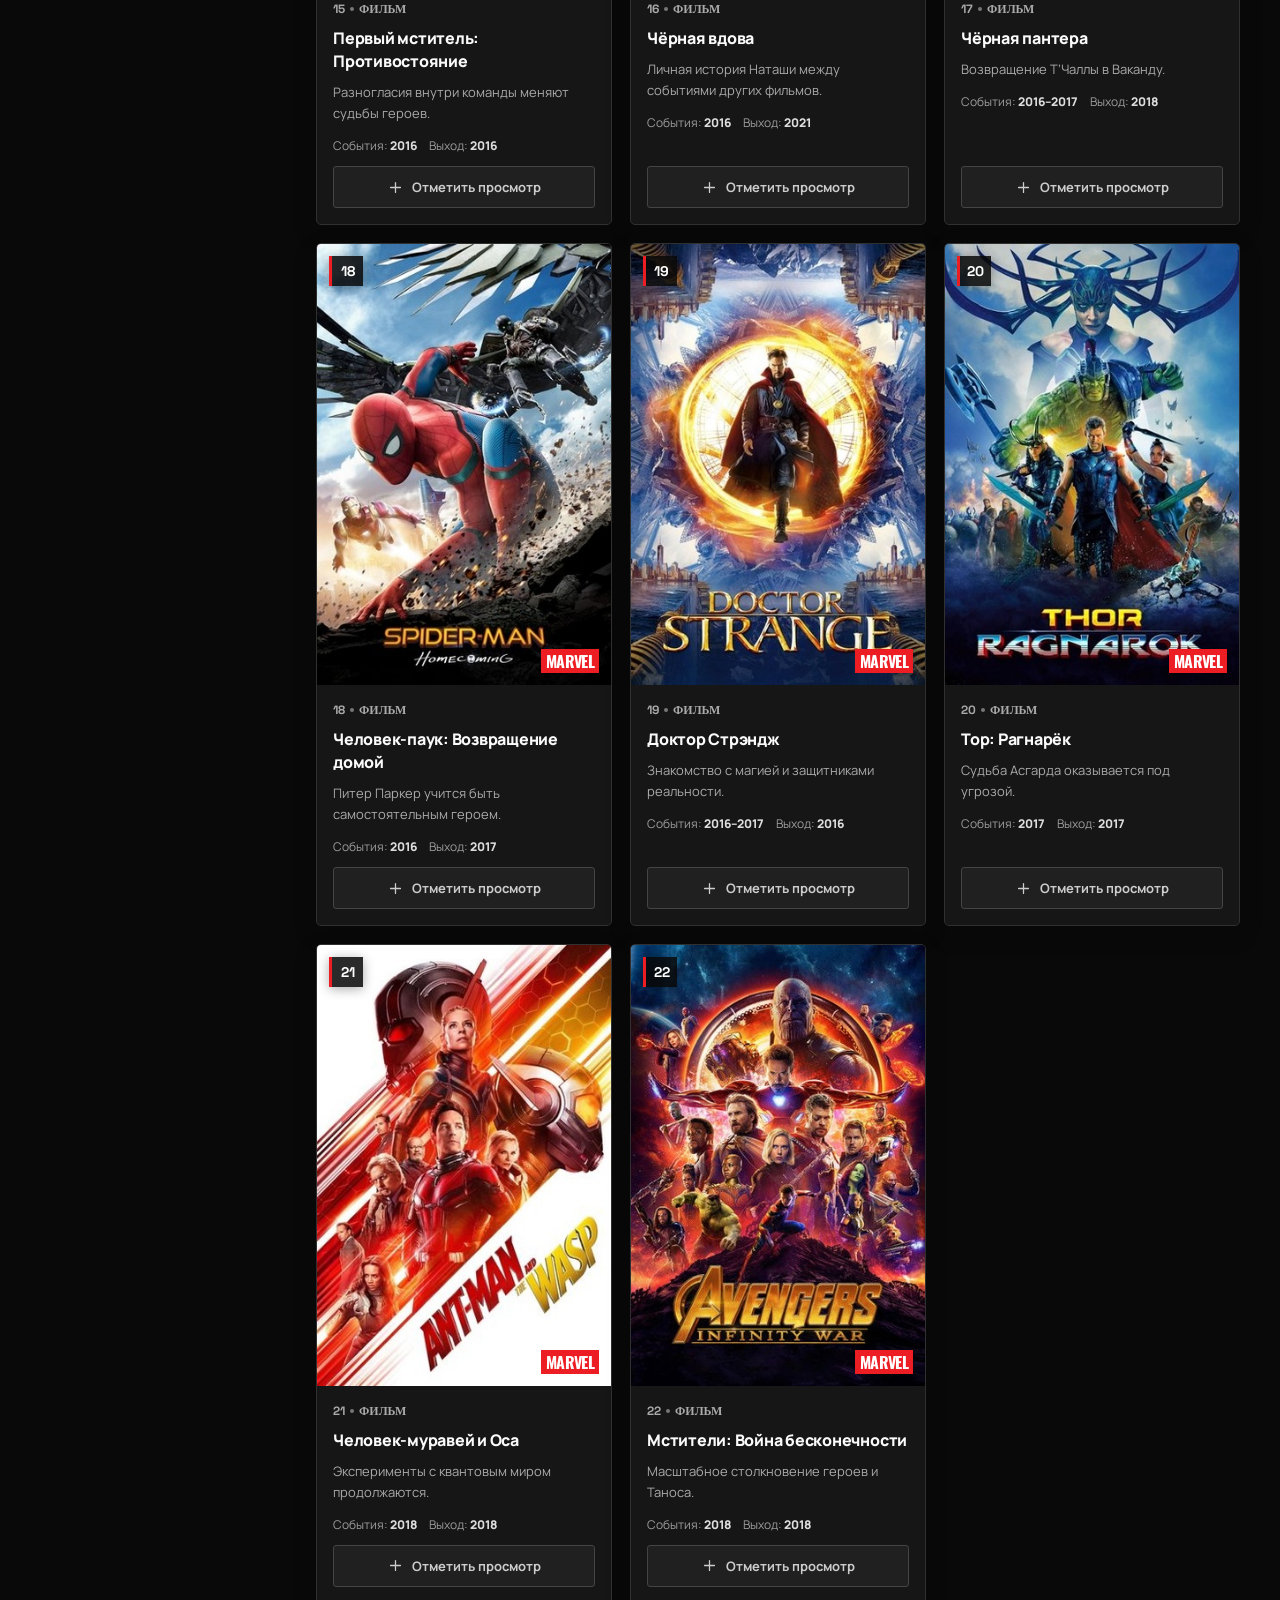
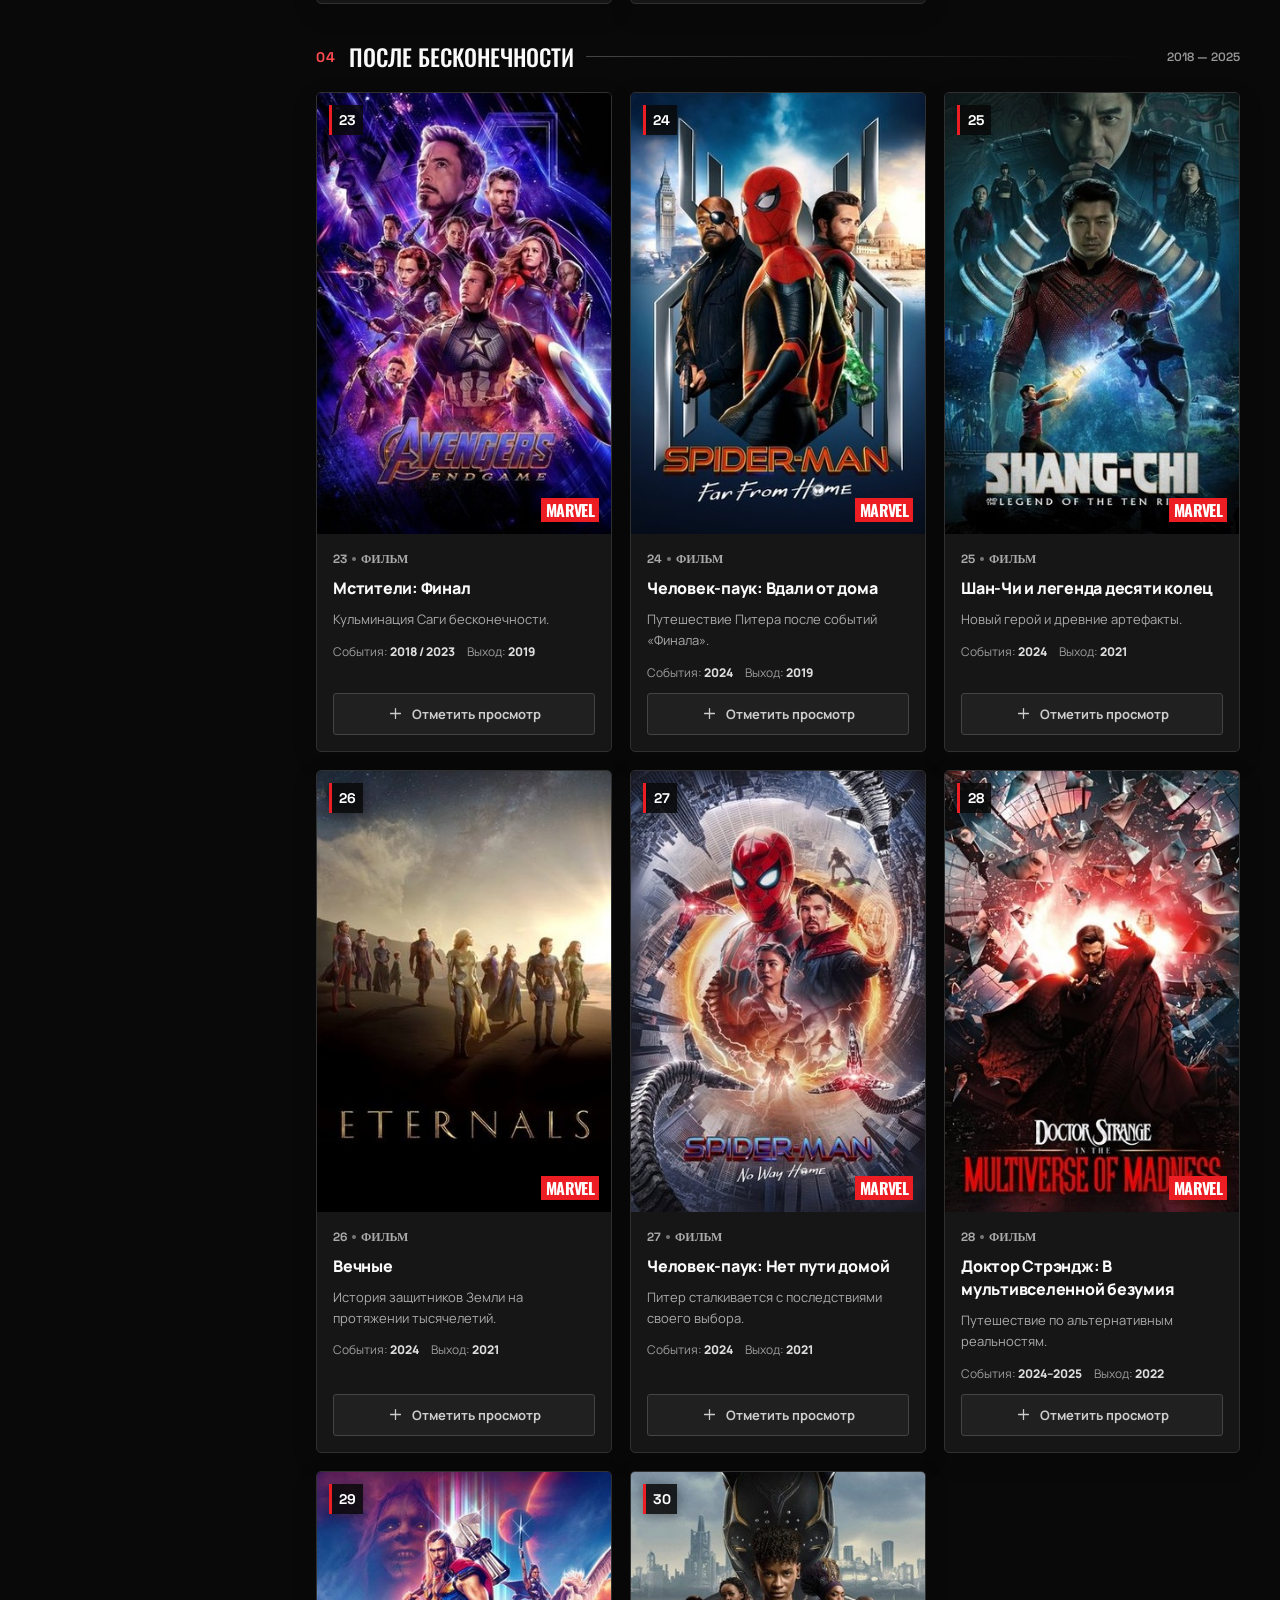
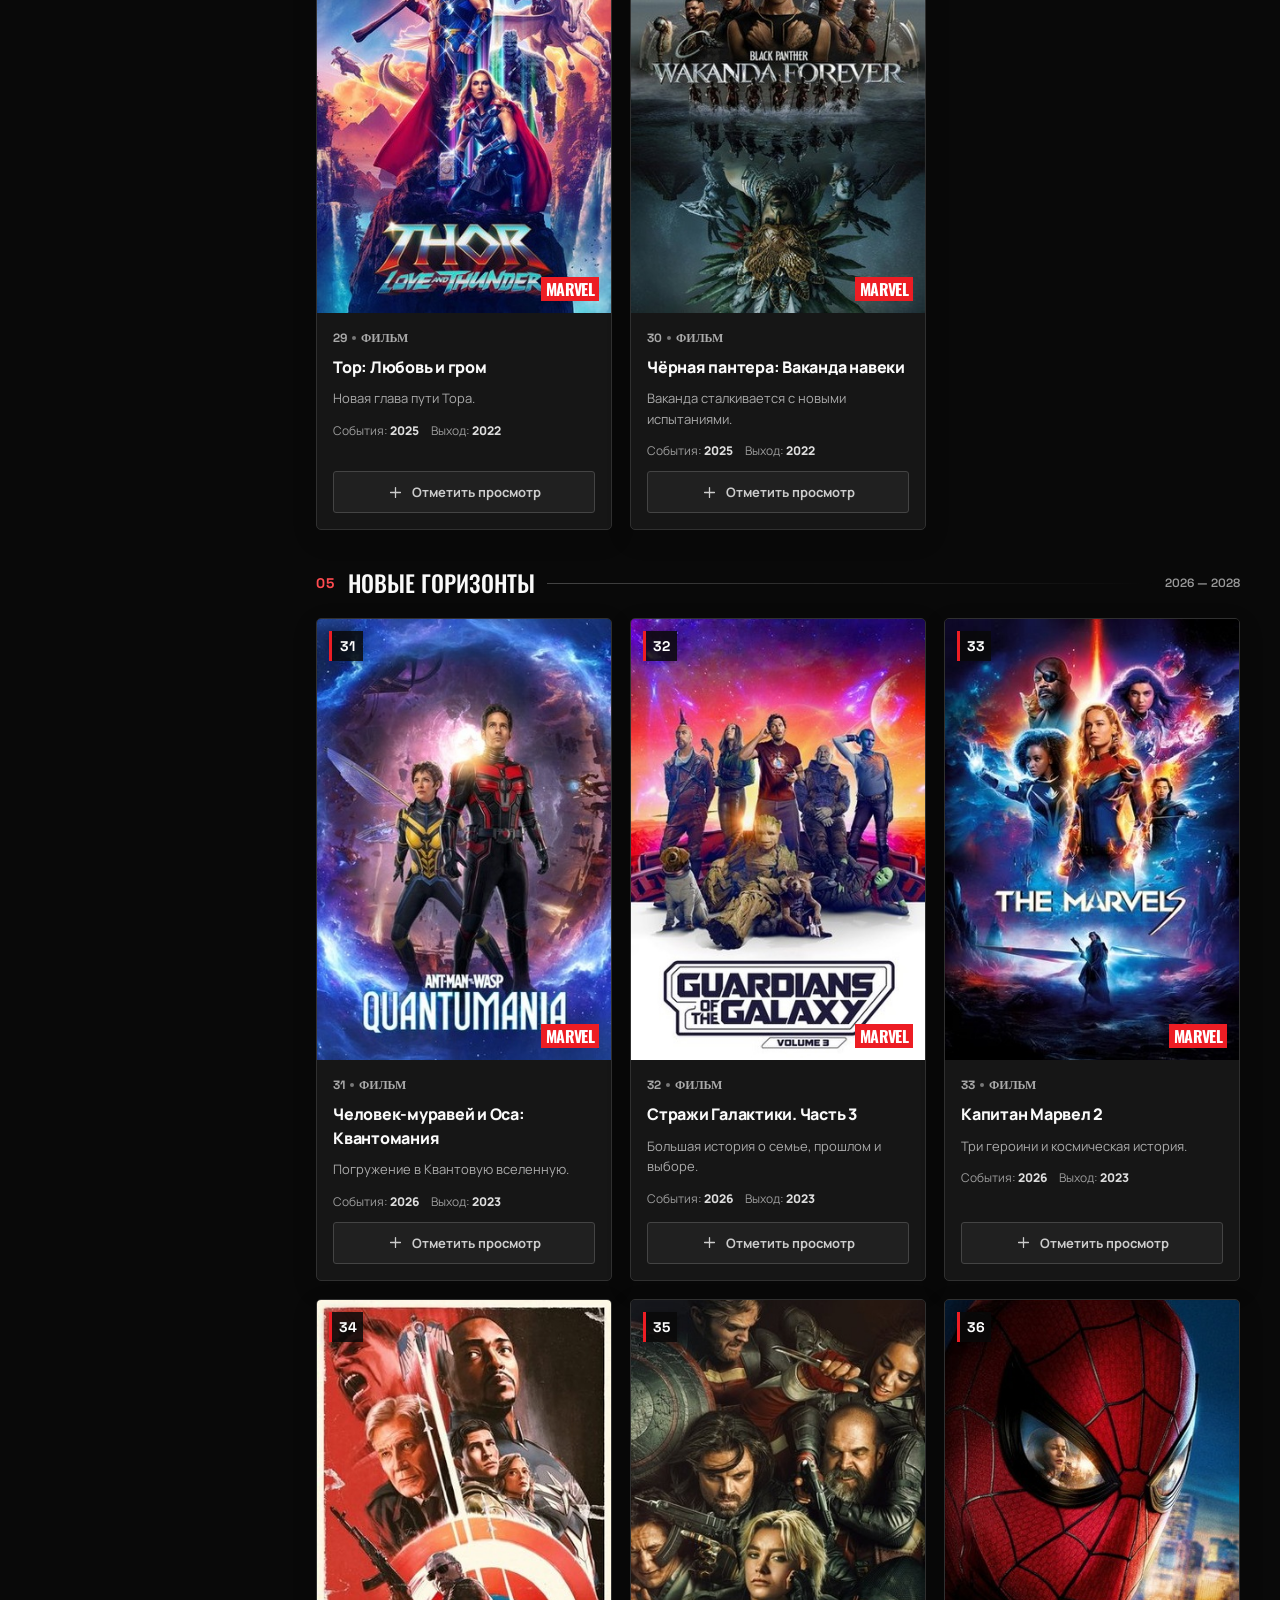
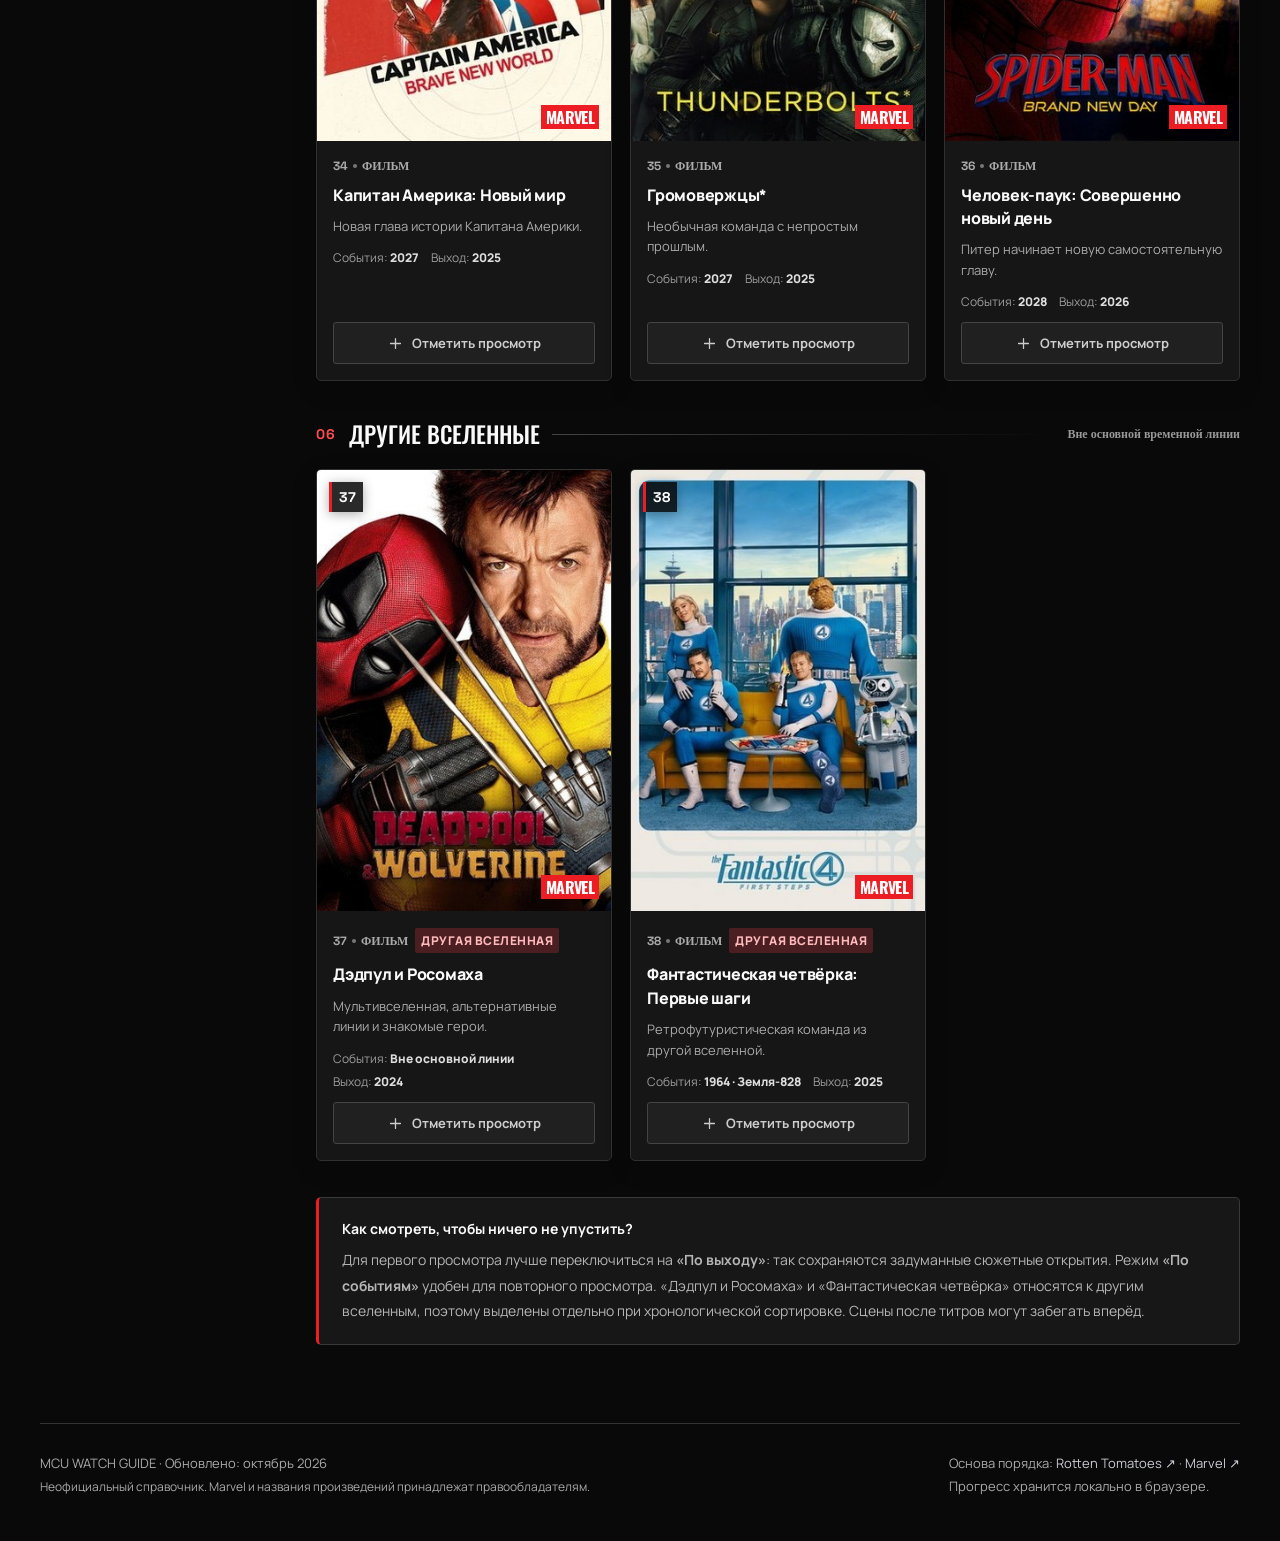
==== commit 0e1503f6: "Add authentic Marvel posters and smooth accessible animations" ====
--- a/marvel/index.html
+++ b/marvel/index.html
@@ -8,10 +8,13 @@
   <meta property="og:title" content="MCU · Хронология фильмов Marvel" />
   <meta property="og:description" content="38 фильмов, две последовательности просмотра, важные сериалы и твой прогресс." />
   <meta property="og:type" content="website" />
+  <meta property="og:url" content="https://maxguselnik.github.io/marvel/" />
+  <link rel="canonical" href="https://maxguselnik.github.io/marvel/" />
   <link rel="preconnect" href="https://fonts.googleapis.com" />
   <link rel="preconnect" href="https://fonts.gstatic.com" crossorigin />
-  <link href="https://fonts.googleapis.com/css2?family=Manrope:wght@400;500;600;700;800&family=Space+Grotesk:wght@500;600;700&display=swap" rel="stylesheet" />
-  <title>MCU — хронология фильмов Marvel</title>
+  <link href="https://fonts.googleapis.com/css2?family=Oswald:wght@500;600;700&family=Manrope:wght@400;500;600;700;800&family=Space+Grotesk:wght@500;600;700&display=swap" rel="stylesheet" />
+  <link rel="icon" type="image/svg+xml" href="data:image/svg+xml,%3Csvg%20xmlns%3D%22http%3A//www.w3.org/2000/svg%22%20viewBox%3D%220%200%2032%2032%22%3E%3Crect%20width%3D%2232%22%20height%3D%2232%22%20rx%3D%224%22%20fill%3D%22%23ed1d24%22/%3E%3Ctext%20x%3D%2216%22%20y%3D%2225%22%20text-anchor%3D%22middle%22%20fill%3D%22white%22%20font-family%3D%22Arial%22%20font-weight%3D%22900%22%20font-size%3D%2225%22%3EM%3C/text%3E%3C/svg%3E" />
+<title>MCU — хронология фильмов Marvel</title>
 <style>
 :root{color-scheme:dark;--bg:#08090e;--panel:#11131b;--panel-2:#161923;--border:#292c39;--text:#f5f5f7;--muted:#999cab;--faint:#666b7c;--red:#ec303c;--red2:#ff565e;--radius:20px;--font:'Manrope',-apple-system,BlinkMacSystemFont,'Segoe UI',sans-serif}
 *{box-sizing:border-box}html{scroll-behavior:smooth;scroll-padding-top:95px}body{margin:0;background:var(--bg);color:var(--text);font-family:var(--font);-webkit-font-smoothing:antialiased}button,input{font:inherit}button{cursor:pointer}a{color:inherit}::selection{background:#ff46545c}
@@ -29,6 +32,64 @@
 @media(max-width:740px){.wrap{padding-inline:16px}.nav{height:62px}.brand-sub{font-size:9px}.nav-quiet{display:none}.nav .btn{padding:10px 12px}.nav .btn-label{display:none}.hero{margin-top:17px;min-height:325px;border-radius:21px}.hero-inner{padding:37px 22px;width:100%}.hero h1{font-size:clamp(40px,10.3vw,59px);max-width:460px}.hero p{max-width:300px;font-size:12px;line-height:1.65}.hero-mark{font-size:150px;right:-8%;top:40%;opacity:.58}.hero .credit{bottom:11px;right:16px;font-size:8px}.hero-tags{margin-top:25px;gap:10px}.hero-tags span{font-size:10px}.layout{display:flex;flex-direction:column;margin-top:31px;gap:25px}.aside{display:contents}.aside .panel:nth-child(2){display:none}.aside .panel:first-child{position:relative;display:flex;align-items:center;gap:15px;padding:16px;width:100%;order:0}.aside .panel:first-child .panel-title,.aside .panel:first-child .aside-hint,.aside .panel:first-child .rule{display:none}.ring-wrap{margin:0;flex:1}.continue{width:auto;flex-shrink:0;padding:12px}.content{width:100%;order:1}.section-head{align-items:center;margin-bottom:16px}.section-head h2{font-size:26px}.counter-pill{font-size:11px}.controls{padding:11px;gap:10px;margin-bottom:25px}.control-first{gap:10px}.segmented{width:100%}.segmented button{flex:1}.control-first .search{min-width:100%}.control-second{gap:13px}.filter-stat{width:100%;margin-left:0}.chapter{margin-bottom:30px}}
 @media(max-width:410px){.brand{gap:8px}.brand-sub{font-size:8px}.marvel{font-size:18px}.hero h1{font-size:42px}.movie-card{grid-template-columns:62px minmax(0,1fr) 28px;gap:11px;padding:9px}.cover{width:62px;height:87px}.movie-title{font-size:13.5px}.movie-desc{font-size:10.5px;margin:4px 0 7px}.movie-details{font-size:9px;gap:6px}.tick{width:28px;height:28px}.cover-emblem{font-size:33px}.progress-nums{font-size:21px}.continue{font-size:11px;padding:10px}.panel{border-radius:14px}.hero .credit{display:none}}
 @media(prefers-reduced-motion:reduce){*,*:before,*:after{scroll-behavior:auto!important;transition:none!important}}
+
+/* Marvel cinematic edition */
+:root{--bg:#090909;--panel:#141414;--panel-2:#1a1a1a;--border:#303030;--text:#fafafa;--muted:#ababab;--red:#ed1d24;--red2:#ff4b50}
+body{background:radial-gradient(ellipse at 0 0,#351013 0,transparent 30%),#090909}
+.wrap{max-width:1440px;padding-inline:40px}
+.topbar{background:#0b0b0bf2;border-bottom:3px solid var(--red)}.nav{height:78px}
+.marvel{font:700 35px/.98 'Oswald','Arial Narrow',sans-serif;letter-spacing:-1.7px;padding:5px 9px 7px;background:var(--red)}
+.brand-sub{font-size:12px;letter-spacing:.12em;color:#e2e2e2}.nav-quiet{font-size:13px;color:#a9a9a9}.btn{border-radius:4px;background:#1a1a1a;font-size:14px}.btn:hover{background:#292929;border-color:#777}.btn-red{background:var(--red);border-color:var(--red)}
+.hero{margin-top:24px;min-height:300px;border:1px solid #3d2424;border-radius:6px;background:#161012 url('assets/hero.jpg') center 35%/cover no-repeat}
+.hero:before{background:linear-gradient(90deg,#090909fa 0%,#090909d9 34%,#09090940 70%,#09090930),linear-gradient(0deg,#090909c9,transparent 70%)}
+.hero:after{inset:auto 0 0;width:auto;height:4px;transform:none;border:0;border-radius:0;background:linear-gradient(90deg,var(--red),var(--red) 25%,transparent 75%);box-shadow:none}
+.hero-inner{padding:32px 40px;width:76%}.eyebrow{font-size:12px;color:#ff666a;letter-spacing:.22em}
+.hero h1{font-family:'Oswald',sans-serif;font-size:clamp(36px,4.2vw,61px);line-height:1.1;letter-spacing:-.015em;margin:15px 0 16px;font-weight:700}.hero h1 span{color:#ff3038;margin-top:4px}
+.hero p{font-size:15px;line-height:1.7;color:#d0d0d0;max-width:500px}.hero-tags{margin-top:18px;gap:20px}.hero-tags span{font-size:13px;color:#e0e0e0}.hero-tags b{border-radius:2px;background:#ed1d2426;color:#fff;font-size:14px}.hero .credit{font-size:12px;color:#ddd;letter-spacing:.06em}
+.layout{grid-template-columns:246px minmax(0,1fr);gap:30px;margin-top:32px}.panel{border-radius:5px;padding:22px;background:linear-gradient(135deg,#191919,#121212);border-color:#303030}.panel-title{font-size:12px;letter-spacing:.12em;color:#d5d5d5}.panel:first-child{border-top:3px solid var(--red)}
+.progress-ring{background:conic-gradient(var(--red) var(--deg),#333 var(--deg))}.progress-ring:before{background:#161616}.progress-nums{font-size:27px}.progress-copy,.aside-hint{font-size:13px;color:#aaa}.aside-nav button{font-size:14px;border-radius:3px;padding:11px 8px;color:#b5b5b5}.aside-nav button:hover{color:#fff;background:#ed1d241a}.aside-nav span:last-child{font-size:12px;color:#aaa}
+.section-kicker{font-size:12px;color:#ff4b50}.section-head h2{font-family:'Oswald',sans-serif;text-transform:uppercase;letter-spacing:0;font-size:34px;font-weight:600}.section-head p{font-size:14px;color:#aaa}.counter-pill{font-size:13px;border-radius:3px;background:#1c1c1c;border-color:#333;white-space:nowrap}
+.controls{background:#151515;border-color:#303030;border-radius:5px;padding:14px;margin-bottom:28px}.segmented{background:#080808;border-color:#333;border-radius:4px}.segmented button{font-size:14px;border-radius:2px;padding:11px 15px}.segmented button.active{background:var(--red);color:#fff}.search input{background:#0c0c0c;border-color:#333;border-radius:3px;font-size:14px}.search input:focus{border-color:var(--red)}.control-second{border-color:#303030}.switch-item{font-size:14px;color:#ccc}.filter-stat{font-size:12px;color:#aaa}
+.chapter-heading{gap:12px;margin-bottom:18px}.chapter-num{color:var(--red2);font-size:14px}.chapter-heading h3{font-family:'Oswald',sans-serif;font-size:23px;font-weight:500;letter-spacing:0;text-transform:uppercase}.chapter-line{background:linear-gradient(90deg,#444,transparent)}.chapter-count{font-size:12px;color:#999}.chapter{margin-bottom:36px}
+.cards{grid-template-columns:repeat(3,minmax(0,1fr));gap:18px;align-items:stretch}
+.movie-card{display:flex;flex-direction:column;gap:0;align-items:stretch;border-radius:5px;padding:0;overflow:hidden;background:#161616;border-color:#303030;min-width:0;min-height:0;box-shadow:0 8px 26px #0002;transition:transform .2s,border-color .2s,box-shadow .2s}
+.movie-card:hover{background:#191919;transform:translateY(-4px);border-color:#ed1d24;box-shadow:0 12px 32px #0008}.movie-card.watched{opacity:.72}.movie-card.watched .poster-image{filter:saturate(.45)}
+.cover{width:100%;height:auto;aspect-ratio:2/3;border:0;border-radius:0;display:block;background:#242424;overflow:hidden;flex-shrink:0;isolation:isolate}.cover:before,.cover:after{display:none}.poster-image{width:100%;height:100%;display:block;object-fit:cover;transition:transform .4s}.movie-card:hover .poster-image{transform:scale(1.035)}
+.cover-number{position:absolute;top:12px;left:12px;display:grid;place-items:center;min-width:34px;height:30px;padding:0 6px;background:#090909dc;border-left:3px solid var(--red);color:#fff;font:700 14px 'Space Grotesk',sans-serif;box-shadow:0 2px 12px #0005}.cover-studio{position:absolute;right:12px;bottom:12px;background:var(--red);color:#fff;font:700 16px/1 'Oswald',sans-serif;letter-spacing:-.7px;padding:4px 5px}
+.movie-info{padding:17px 16px 12px;flex:1}.movie-meta-top{gap:7px;margin-bottom:10px}.movie-num{font-size:12px;color:#aaa}.series-tag,.alt-tag{font-size:12px;border-radius:2px;padding:4px 6px;background:#243249;color:#c0d7ff}.alt-tag{background:#4b1f22;color:#ffbabc}.movie-title{font-size:16px;font-weight:800;letter-spacing:-.015em;line-height:1.45}.movie-desc{font-size:13px;line-height:1.6;color:#aaa;margin:9px 0 13px}.movie-details{font-size:12px;gap:6px 12px;color:#9d9d9d}.movie-details b{color:#ddd}.dot{background:#777}
+.tick{align-self:stretch;flex-shrink:0;width:auto;height:42px;margin:0 16px 16px;border:1px solid #444;border-radius:3px;display:flex;align-items:center;justify-content:center;gap:8px;background:#202020;color:#ccc;font-size:13px;font-weight:700}.tick svg{width:17px;height:17px}.tick:hover{border-color:var(--red);background:#3b1517;color:#fff}.tick[aria-pressed="true"]{background:var(--red);border-color:var(--red);color:#fff}
+.note-box{border-radius:5px;background:#171717;border-color:#393939;border-left:3px solid var(--red);font-size:14px}.note-box p{font-size:14px;line-height:1.8;color:#b5b5b5}.footer{font-size:13px;color:#aaa;border-color:#333}.footer small{font-size:12px;line-height:1.7}.toast{border-radius:4px;background:#222;border-color:var(--red)}
+button:focus-visible,a:focus-visible{outline:2px solid #ff5b60;outline-offset:4px}button:disabled{cursor:default;opacity:.6}
+@media(min-width:1600px){.hero{min-height:320px}}
+@media(max-width:1180px){.wrap{padding-inline:28px}.layout{grid-template-columns:220px minmax(0,1fr);gap:24px}.cards{grid-template-columns:repeat(2,minmax(0,1fr))}.hero-inner{width:80%}.panel{padding:18px}.chapter-count{max-width:140px;text-align:right}.control-first{gap:10px}.segmented button{padding:10px 12px}}
+@media(max-width:740px){.wrap{padding-inline:16px}.nav{height:68px}.marvel{font-size:29px}.brand-sub{font-size:10px;letter-spacing:.09em}.nav .btn{padding:11px}.hero{margin-top:16px;min-height:270px;border-radius:4px;background-position:62% center}.hero:before{background:linear-gradient(90deg,#090909ed,#09090997),linear-gradient(0deg,#090909c9,transparent)}.hero-inner{padding:26px 22px;width:100%}.hero h1{font-size:clamp(30px,6.9vw,46px);letter-spacing:0;line-height:1.16}.hero p{font-size:14px;max-width:420px}.hero-tags{gap:12px;margin-top:16px}.hero-tags span{font-size:12px}.hero .credit{display:none}.layout{display:flex;flex-direction:column;gap:26px;margin-top:24px}.aside .panel:first-child{padding:16px;border-radius:4px;gap:12px}.progress-nums{font-size:24px}.progress-copy{font-size:12px}.continue{font-size:13px;padding:12px}.content{width:100%}.cards{gap:12px}.section-head h2{font-size:28px}.section-head p{font-size:13px}.section-head{gap:12px}.counter-pill{font-size:12px}.controls{padding:12px}.chapter-heading{flex-wrap:wrap;gap:9px}.chapter-heading h3{font-size:21px}.chapter-count{font-size:12px;max-width:none}.chapter-line{min-width:10px}.movie-info{padding:13px 12px 10px}.movie-title{font-size:14px;line-height:1.5}.movie-meta-top{gap:5px}.movie-desc{font-size:13px}.movie-num{font-size:12px}.tick{margin:0 12px 12px;font-size:12px}.series-tag,.alt-tag{font-size:12px}.cover-number{top:8px;left:8px;min-width:28px;height:27px;font-size:12px}.cover-studio{right:8px;bottom:8px;font-size:14px}.switch-item{font-size:13px}.section-kicker{font-size:12px}.footer{gap:18px;line-height:1.7}}
+@media(max-width:410px){.brand{gap:9px}.brand-sub{font-size:9px}.marvel{font-size:26px}.hero-inner{padding:24px 17px}.hero h1{font-size:30px}.hero-tags{gap:9px}.hero-tags span{font-size:12px;gap:5px}.hero-tags b{font-size:12px}.section-head{flex-wrap:wrap}.counter-pill{padding:8px}.chapter-count{width:100%;text-align:left;padding-left:29px}.movie-card{display:flex;gap:0;padding:0}.cover{width:100%;height:auto}.movie-info{padding:12px 10px 10px}.movie-details{font-size:12px;display:grid;gap:5px}.movie-desc{font-size:12px}.tick{margin:0 10px 10px;height:44px;font-size:12px}.tick svg{width:14px}.progress-nums{font-size:22px}.continue{font-size:13px}.ring-wrap{gap:10px}}
+@media(max-width:340px){.ring-wrap{min-width:0}.ring-wrap>div:last-child{min-width:0}.progress-copy{font-size:11px}.continue{font-size:12px;gap:6px}.cards{grid-template-columns:minmax(0,1fr)}.hero-tags{gap:7px}.brand-sub{display:none}.progress-ring{width:58px;height:58px}.progress-ring:before{width:46px;height:46px}.ring-value{font-size:16px}.continue{padding:10px}.hero h1{font-size:27px}}
+
+
+/* Motion: small movements, with no animation loop while the page is idle. */
+@property --deg{syntax:'<angle>';initial-value:0deg;inherits:false}
+:root{--ease-out:cubic-bezier(.22,1,.36,1);--ease-soft:cubic-bezier(.2,.7,.3,1)}
+.progress-ring{transition:--deg .7s var(--ease-out)}
+.btn,.tick,.segmented button,.aside-nav button{transition:background-color .22s ease,border-color .22s ease,color .22s ease,transform .28s var(--ease-out),box-shadow .28s ease}
+.btn:active,.tick:active{transform:scale(.96)}
+.track{transition:background-color .28s ease;flex-shrink:0}.track:after{transition:left .3s var(--ease-out),background-color .2s ease}
+.movie-card{transition:opacity .35s ease,border-color .3s ease,box-shadow .35s ease,background-color .3s ease,transform .45s var(--ease-out)}
+.poster-image{transition:opacity .5s ease,transform .7s var(--ease-out),filter .4s ease}
+.movie-card.watched{opacity:.76}.movie-card.watched .poster-image{filter:saturate(.5)}
+.hero-inner{animation:hero-arrive .8s var(--ease-out) both}.hero h1 span{animation:title-arrive .9s .08s var(--ease-out) both}.hero-tags{animation:hero-arrive .8s .15s var(--ease-out) both}
+@keyframes hero-arrive{from{opacity:0;transform:translateY(16px)}to{opacity:1;transform:translateY(0)}}
+@keyframes title-arrive{from{opacity:0;transform:translateX(-12px)}to{opacity:1;transform:translateX(0)}}
+.chapter-heading{scroll-margin-top:105px}.aside-nav button.is-current{background:#ed1d241b;color:#fff;box-shadow:inset 3px 0 var(--red)}
+.movie-card.is-next{border-color:var(--red);box-shadow:0 0 0 2px #ed1d2433,0 12px 32px #0006}
+.movie-card.was-updated .tick svg{animation:check-arrive .38s var(--ease-out)}
+@keyframes check-arrive{from{transform:scale(.5) rotate(-25deg);opacity:.4}to{transform:scale(1) rotate(0);opacity:1}}
+.toast{color:#fff;transition:opacity .3s ease,transform .4s var(--ease-out)}
+.search input{transition:border-color .25s ease,box-shadow .25s ease}.search input:focus{box-shadow:0 0 0 3px #ed1d2418}
+@media(hover:hover) and (pointer:fine){.movie-card:hover{transform:translateY(-6px);box-shadow:0 18px 35px #0007}.movie-card:hover .poster-image{transform:scale(1.045)}.btn-red:hover{box-shadow:0 5px 20px #ed1d2438}.aside-nav button:hover{transform:translateX(3px)}}
+@media(hover:none){.movie-card:hover{transform:none}.movie-card:hover .poster-image{transform:none}}
+@media(prefers-reduced-motion:reduce){html{scroll-behavior:auto}*,*::before,*::after{animation:none!important;transition:none!important;scroll-behavior:auto!important}}
+
 </style>
 </head>
 <body>
@@ -37,7 +98,7 @@
   <div class="nav-right"><span class="nav-quiet">Сохраняется на устройстве</span><button class="btn" id="share" type="button" aria-label="Поделиться сайтом"><svg viewBox="0 0 24 24" fill="none" stroke="currentColor" stroke-width="1.7" stroke-linecap="round" stroke-linejoin="round" aria-hidden="true"><path d="M12 16V3m0 0 4.5 4.5M12 3 7.5 7.5"/><path d="M5 13v5a3 3 0 0 0 3 3h8a3 3 0 0 0 3-3v-5"/></svg><span class="btn-label">Поделиться</span></button></div>
 </div></header>
 <main id="top" class="wrap">
-  <section class="hero" aria-labelledby="hero-title"><div class="hero-mark" aria-hidden="true">M</div><div class="hero-inner"><div class="eyebrow">ТВОЙ ПУТЬ ПО MCU</div><h1 id="hero-title">Вся вселенная.<span>По порядку.</span></h1><p>От первых героев до мультивселенной. Полная хронология фильмов Marvel, важные сериалы и твой личный список просмотра — в одном месте.</p><div class="hero-tags"><span><b>38</b> фильмов</span><span><b>6</b> фаз</span><span><b>2</b> порядка просмотра</span></div></div><span class="credit">НЕОФИЦИАЛЬНЫЙ ГИД ФАНАТА</span></section>
+  <section class="hero" aria-labelledby="hero-title"><div class="hero-inner"><div class="eyebrow">ТВОЙ ПУТЬ ПО MCU</div><h1 id="hero-title">ВСЕЛЕННАЯ MARVEL.<span>ТВОЯ ХРОНОЛОГИЯ.</span></h1><p>От «Первого мстителя» до мультивселенной. Выбери порядок просмотра и собери свою историю MCU.</p><div class="hero-tags"><span><b>38</b> фильмов</span><span><b>6</b> фаз</span><span><b>2</b> порядка просмотра</span></div></div><span class="credit">НЕОФИЦИАЛЬНЫЙ ГИД ФАНАТА</span></section>
   <div class="layout">
   <aside class="aside" aria-label="Прогресс и навигация">
    <section class="panel"><div class="panel-title">ТВОЙ ПРОГРЕСС</div><div class="ring-wrap"><div class="progress-ring" id="progress-ring"><span class="ring-value" id="ring-percent">0%</span></div><div><div class="progress-nums" id="progress-text">0 / 38</div><div class="progress-copy">фильмов просмотрено</div></div></div><div class="rule"></div><button id="continue" class="btn btn-red continue" type="button">▶ <span id="continue-title">Продолжить</span></button><p class="aside-hint">Отметки сохраняются только в этом браузере. При переходе по ссылке у другого человека будет собственный прогресс.</p></section>
@@ -76,16 +137,84 @@
 function sortItems(a,b){if(state.order==='release')return a.date.localeCompare(b.date)||a.title.localeCompare(b.title);return a.chron-b.chron}
 function chapterFor(m){if(state.order==='release')return PHASES.find(p=>m.release>=p.min&&m.release<=p.max&&(!p.except||!p.except.includes(m.id))&&(!p.only||p.only.includes(m.id)))||PHASES[5];return CHAPTERS.find(p=>m.chron>=p.min&&m.chron<=p.max)||CHAPTERS[CHAPTERS.length-1]}
 function filtered(){return MOVIES.filter(m=>(!m.series||state.series)&&(!state.unwatched||!state.watched.has(m.id))&&(!state.query|| (m.title+' '+m.description+' '+m.event).toLocaleLowerCase('ru').includes(state.query))).sort(sortItems)}
-function card(m,num){const done=state.watched.has(m.id),isAlt=m.alt&&state.order==='chron';return `<article class="movie-card ${done?'watched':''}" data-genre="${m.genre}" id="item-${m.id}"><div class="cover" aria-hidden="true"><span class="cover-emblem">${esc(m.emblem)}</span><span class="cover-small">MARVEL ${m.series?'SERIES':'STUDIOS'}</span></div><div class="movie-info"><div class="movie-meta-top"><span class="movie-num">${String(num).padStart(2,'0')} <i class="dot"></i> ${m.series?'СЕРИАЛ':'ФИЛЬМ'}</span>${m.series?'<span class="series-tag">Для контекста</span>':''}${isAlt?'<span class="alt-tag">Другая вселенная</span>':''}</div><h4 class="movie-title">${esc(m.title)}</h4><p class="movie-desc">${esc(m.description)}</p><div class="movie-details"><span>События: <b>${esc(m.event)}</b></span><span>Выход: <b>${m.release}</b></span></div></div><button class="tick" type="button" data-check="${m.id}" aria-label="${done?'Убрать отметку':'Отметить просмотренным'}: ${esc(m.title)}" aria-pressed="${done}">${done?ICON_CHECK:ICON_PLUS}</button></article>`}
-function updateProgress(){const n=films.filter(f=>state.watched.has(f.id)).length;const pct=Math.round(n/films.length*100);$('progress-ring').style.setProperty('--deg',pct*3.6+'deg');$('ring-percent').textContent=pct+'%';$('progress-text').textContent=n+' / '+films.length;const next=films.slice().sort(sortItems).find(f=>!state.watched.has(f.id));$('continue-title').textContent=next?'Продолжить':'Всё просмотрено';$('continue').disabled=!next;}
-function render(){const items=filtered(), chapters=state.order==='release'?PHASES:CHAPTERS;
+function card(m,num){const done=state.watched.has(m.id),isAlt=m.alt&&state.order==='chron';return `<article class="movie-card ${done?'watched':''}" data-genre="${m.genre}" id="item-${m.id}"><div class="cover"><img class="poster-image" src="assets/${m.id}.jpg" alt="Постер: ${esc(m.title)}" width="342" height="513" loading="lazy" decoding="async" /><span class="cover-number" aria-hidden="true">${String(num).padStart(2,'0')}</span><span class="cover-studio" aria-hidden="true">MARVEL</span></div><div class="movie-info"><div class="movie-meta-top"><span class="movie-num">${String(num).padStart(2,'0')} <i class="dot"></i> ${m.series?'СЕРИАЛ':'ФИЛЬМ'}</span>${m.series?'<span class="series-tag">Для контекста</span>':''}${isAlt?'<span class="alt-tag">Другая вселенная</span>':''}</div><h4 class="movie-title">${esc(m.title)}</h4><p class="movie-desc">${esc(m.description)}</p><div class="movie-details"><span>События: <b>${esc(m.event)}</b></span><span>Выход: <b>${m.release}</b></span></div></div><button class="tick" type="button" data-check="${m.id}" aria-label="${done?'Убрать отметку':'Отметить просмотренным'}: ${esc(m.title)}" aria-pressed="${done}">${done?ICON_CHECK:ICON_PLUS}<span>${done?'Просмотрено':'Отметить просмотр'}</span></button></article>`}
+function updateProgress(){const n=films.filter(f=>state.watched.has(f.id)).length;const pct=Math.round(n/films.length*100);$('progress-ring').style.setProperty('--deg',pct*3.6+'deg');animatePercent(pct);$('progress-text').textContent=n+' / '+films.length;const next=films.slice().sort(sortItems).find(f=>!state.watched.has(f.id));$('continue-title').textContent=next?'Продолжить':'Всё просмотрено';$('continue').disabled=!next;}
+const motionPreference=matchMedia('(prefers-reduced-motion: reduce)');
+const cardCache=new Map();
+const revealedCards=new WeakSet();
+let listAnimation,percentFrame=0;
+function animatePercent(target){
+ cancelAnimationFrame(percentFrame);
+ const el=$('ring-percent'),start=parseInt(el.textContent,10)||0;
+ if(motionPreference.matches||start===target){el.textContent=target+'%';return}
+ const begin=performance.now();
+ function step(now){const t=Math.min((now-begin)/550,1);el.textContent=Math.round(start+(target-start)*(1-Math.pow(1-t,3)))+'%';if(t<1)percentFrame=requestAnimationFrame(step)}
+ percentFrame=requestAnimationFrame(step);
+}
+function animateArrival(el,delay=0){
+ if(motionPreference.matches||revealedCards.has(el))return;
+ revealedCards.add(el);
+ el.animate([{opacity:0,transform:'translateY(20px)'},{opacity:el.classList.contains('watched')?.76:1,transform:'translateY(0)'}],{duration:520,delay,easing:'cubic-bezier(.22,1,.36,1)'});
+}
+const revealObserver=typeof IntersectionObserver==='function'?new IntersectionObserver(entries=>{
+ let delay=0;for(const entry of entries){if(entry.isIntersecting){animateArrival(entry.target,Math.min(delay,160));delay+=45;revealObserver.unobserve(entry.target)}}
+},{threshold:.08}):null;
+function watchCard(el){if(revealedCards.has(el))return;if(revealObserver)revealObserver.observe(el);else animateArrival(el)}
+function syncCard(el,m,num){
+ const done=state.watched.has(m.id),button=el.querySelector('.tick');
+ el.classList.toggle('watched',done);
+ el.querySelector('.cover-number').textContent=String(num).padStart(2,'0');
+ el.querySelector('.movie-meta-top').innerHTML=`<span class="movie-num">${String(num).padStart(2,'0')} <i class="dot"></i> ${m.series?'СЕРИАЛ':'ФИЛЬМ'}</span>${m.series?'<span class="series-tag">Для контекста</span>':''}${m.alt&&state.order==='chron'?'<span class="alt-tag">Другая вселенная</span>':''}`;
+ if(button.getAttribute('aria-pressed')!==String(done)){
+  button.setAttribute('aria-pressed',String(done));button.setAttribute('aria-label',`${done?'Убрать отметку':'Отметить просмотренным'}: ${m.title}`);
+  button.innerHTML=(done?ICON_CHECK:ICON_PLUS)+`<span>${done?'Просмотрено':'Отметить просмотр'}</span>`;
+ }
+ return el;
+}
+function getCard(m,num){
+ let el=cardCache.get(m.id);
+ if(!el){const template=document.createElement('template');template.innerHTML=card(m,num);el=template.content.firstElementChild;cardCache.set(m.id,el)}
+ return syncCard(el,m,num);
+}
+function render({animate=true}={}){const items=filtered(),chapters=state.order==='release'?PHASES:CHAPTERS;
+ const active=document.activeElement,focusedMovie=active?.dataset?.check,focusedSection=active?.dataset?.section;
  $('btn-chron').classList.toggle('active',state.order==='chron');$('btn-release').classList.toggle('active',state.order==='release');$('btn-chron').setAttribute('aria-pressed',state.order==='chron');$('btn-release').setAttribute('aria-pressed',state.order==='release');$('series-toggle').checked=state.series;$('unwatched-toggle').checked=state.unwatched;
  $('list-title').textContent=state.order==='chron'?'Хронология фильмов':'Порядок выхода';$('order-desc').textContent=state.order==='chron'?'По времени основных событий внутри киновселенной':'По датам кинопремьер — рекомендуется для первого просмотра';$('total-pill').textContent=films.length+' фильмов';$('filter-stat').textContent='Показано: '+items.length+' из '+(state.series?MOVIES.length:films.length);
- let html='',nav='',index=0;
- for(const [ci,ch] of chapters.entries()){const group=items.filter(m=>chapterFor(m).id===ch.id);if(!group.length)continue;nav+=`<button type="button" data-section="chapter-${ch.id}"><span>${esc(ch.title)}</span><span>${group.length}</span></button>`;html+=`<section class="chapter" id="chapter-${ch.id}"><div class="chapter-heading"><span class="chapter-num">${String(ci+1).padStart(2,'0')}</span><h3>${esc(ch.title)}</h3><div class="chapter-line"></div><span class="chapter-count">${esc(ch.subtitle)}</span></div><div class="cards">`;for(const m of group)html+=card(m,++index);html+='</div></section>'}
- $('movie-list').innerHTML=html||'<div class="empty"><b>Ничего не найдено</b>Измени фильтры или запрос поиска.</div>';
- $('aside-nav').innerHTML=nav;
+ const fragment=document.createDocumentFragment();let nav='',index=0;
+ revealObserver?.disconnect();
+ for(const [ci,ch] of chapters.entries()){
+  const group=items.filter(m=>chapterFor(m).id===ch.id);if(!group.length)continue;
+  nav+=`<button type="button" data-section="chapter-${ch.id}"><span>${esc(ch.title)}</span><span>${group.length}</span></button>`;
+  const section=document.createElement('section');section.className='chapter';section.id='chapter-'+ch.id;
+  section.innerHTML=`<div class="chapter-heading"><span class="chapter-num">${String(ci+1).padStart(2,'0')}</span><h3>${esc(ch.title)}</h3><div class="chapter-line"></div><span class="chapter-count">${esc(ch.subtitle)}</span></div><div class="cards"></div>`;
+  const grid=section.querySelector('.cards');for(const m of group)grid.append(getCard(m,++index));fragment.append(section);
+ }
+ if(!items.length){const empty=document.createElement('div');empty.className='empty';empty.innerHTML='<b>Ничего не найдено</b>Измени фильтры или запрос поиска.';fragment.append(empty)}
+ $('movie-list').replaceChildren(fragment);$('aside-nav').innerHTML=nav;
+ for(const el of $('movie-list').querySelectorAll('.movie-card'))watchCard(el);
+ if(focusedMovie){const focus=cardCache.get(focusedMovie)?.querySelector('.tick');if(focus?.isConnected)focus.focus({preventScroll:true});else $('unwatched-toggle').focus({preventScroll:true})}
+ if(focusedSection)$('aside-nav').querySelector(`[data-section="${focusedSection}"]`)?.focus({preventScroll:true});
+ listAnimation?.cancel();if(animate&&!motionPreference.matches)listAnimation=$('movie-list').animate([{opacity:.7,transform:'translateY(4px)'},{opacity:1,transform:'translateY(0)'}],{duration:260,easing:'cubic-bezier(.22,1,.36,1)'});
+ updateProgress();trackChapters();
+}
+let chapterObserver;
+function trackChapters(){
+ chapterObserver?.disconnect();if(typeof IntersectionObserver!=='function')return;
+ chapterObserver=new IntersectionObserver(entries=>{
+  const visible=entries.filter(e=>e.isIntersecting).sort((a,b)=>a.boundingClientRect.top-b.boundingClientRect.top);if(!visible.length)return;
+  const id=visible[0].target.id;for(const b of $('aside-nav').querySelectorAll('button')){const current=b.dataset.section===id;b.classList.toggle('is-current',current);if(current)b.setAttribute('aria-current','location');else b.removeAttribute('aria-current')}
+ },{rootMargin:'-100px 0px -55% 0px',threshold:0});
+ for(const ch of $('movie-list').querySelectorAll('.chapter'))chapterObserver.observe(ch);
+}
+function setWatched(id,done){
+ const m=MOVIES.find(m=>m.id===id);if(!m)return;
+ if(done)state.watched.add(id);else state.watched.delete(id);save();
+ if(state.unwatched){render();return}
+ const el=cardCache.get(id);if(el){syncCard(el,m,Number(el.querySelector('.cover-number').textContent));el.classList.remove('was-updated');if(!motionPreference.matches){void el.offsetWidth;el.classList.add('was-updated');setTimeout(()=>el.classList.remove('was-updated'),450)}}
  updateProgress();
+}
+function scrollToItem(el,block='start'){
+ if(!el)return;el.scrollIntoView({behavior:motionPreference.matches?'instant':'smooth',block});
 }
 function setOrder(order){state.order=order;const u=new URL(location.href);if(order==='release')u.searchParams.set('order','release');else u.searchParams.delete('order');history.replaceState(null,'',u.toString());render()}
 $('btn-chron').addEventListener('click',()=>setOrder('chron'));
@@ -93,10 +222,19 @@
 $('series-toggle').addEventListener('change',e=>{state.series=e.target.checked;const u=new URL(location.href);if(state.series)u.searchParams.set('series','1');else u.searchParams.delete('series');history.replaceState(null,'',u.toString());render()});
 $('unwatched-toggle').addEventListener('change',e=>{state.unwatched=e.target.checked;render()});
 $('query').addEventListener('input',e=>{state.query=e.target.value.trim().toLocaleLowerCase('ru');render()});
-$('movie-list').addEventListener('click',e=>{const b=e.target.closest('[data-check]');if(!b)return;const id=b.dataset.check;if(state.watched.has(id))state.watched.delete(id);else state.watched.add(id);save();render()});
-$('aside-nav').addEventListener('click',e=>{const b=e.target.closest('[data-section]');if(b)document.getElementById(b.dataset.section)?.scrollIntoView({behavior:'smooth',block:'start'})});
-$('continue').addEventListener('click',()=>{const next=films.slice().sort(sortItems).find(m=>!state.watched.has(m.id));if(!next)return;if(state.unwatched||state.query){state.unwatched=false;state.query='';$('query').value='';render()}document.getElementById('item-'+next.id)?.scrollIntoView({behavior:'smooth',block:'center'})});
+$('movie-list').addEventListener('click',e=>{const b=e.target.closest('[data-check]');if(b)setWatched(b.dataset.check,!state.watched.has(b.dataset.check))});
+$('aside-nav').addEventListener('click',e=>{const b=e.target.closest('[data-section]');if(b)scrollToItem(document.getElementById(b.dataset.section))});
+$('continue').addEventListener('click',()=>{const next=films.slice().sort(sortItems).find(m=>!state.watched.has(m.id));if(!next)return;if(state.unwatched||state.query){state.unwatched=false;state.query='';$('query').value='';render()}const el=document.getElementById('item-'+next.id);scrollToItem(el,'center');if(el){el.classList.add('is-next');setTimeout(()=>el.classList.remove('is-next'),1600)}});
 $('share').addEventListener('click',async()=>{const url=location.href;try{if(navigator.share){await navigator.share({title:'Хронология фильмов Marvel · MCU',text:'Интерактивный список для просмотра фильмов Marvel',url});return}if(navigator.clipboard){await navigator.clipboard.writeText(url);notify('Ссылка скопирована');return}throw Error('Clipboard unavailable')}catch(e){if(e.name==='AbortError')return;try{const el=document.createElement('textarea');el.value=url;el.style.position='fixed';document.body.appendChild(el);el.select();const ok=document.execCommand('copy');el.remove();notify(ok?'Ссылка скопирована':'Скопируй адрес из строки браузера')}catch(_){notify('Скопируй адрес из строки браузера')}}});
-render();
+render({animate:false});
+
+motionPreference.addEventListener('change',()=>{if(motionPreference.matches){listAnimation?.cancel();cancelAnimationFrame(percentFrame);for(const a of document.getAnimations())a.cancel();updateProgress()}});
+
+if(document.modelContext?.registerTool){
+ const lifecycle=new AbortController();
+ const tool={name:'set_watched_movies',description:'Set watched status for movies in this browser and update viewing progress.',inputSchema:{type:'object',properties:{ids:{type:'array',items:{type:'string'},minItems:1,maxItems:45,uniqueItems:true},watched:{type:'boolean'}},required:['ids','watched'],additionalProperties:false},annotations:{readOnlyHint:false,untrustedContentHint:false},execute(input){if(!input||typeof input.watched!=='boolean'||!Array.isArray(input.ids)||!input.ids.length||input.ids.length>45||input.ids.some(id=>typeof id!=='string'||!MOVIES.some(m=>m.id===id)))throw new Error('Provide known movie IDs and a boolean watched status');for(const id of input.ids){if(input.watched)state.watched.add(id);else state.watched.delete(id)}save();render();return {updated:input.ids,watched:input.watched,watchedFilms:films.filter(m=>state.watched.has(m.id)).length,totalFilms:films.length}}};
+ try{Promise.resolve(document.modelContext.registerTool(tool,{signal:lifecycle.signal})).catch(()=>{});window.addEventListener('pagehide',()=>lifecycle.abort(),{once:true})}catch(_){}
+}
+
 </script>
-</body></html>+</body></html>
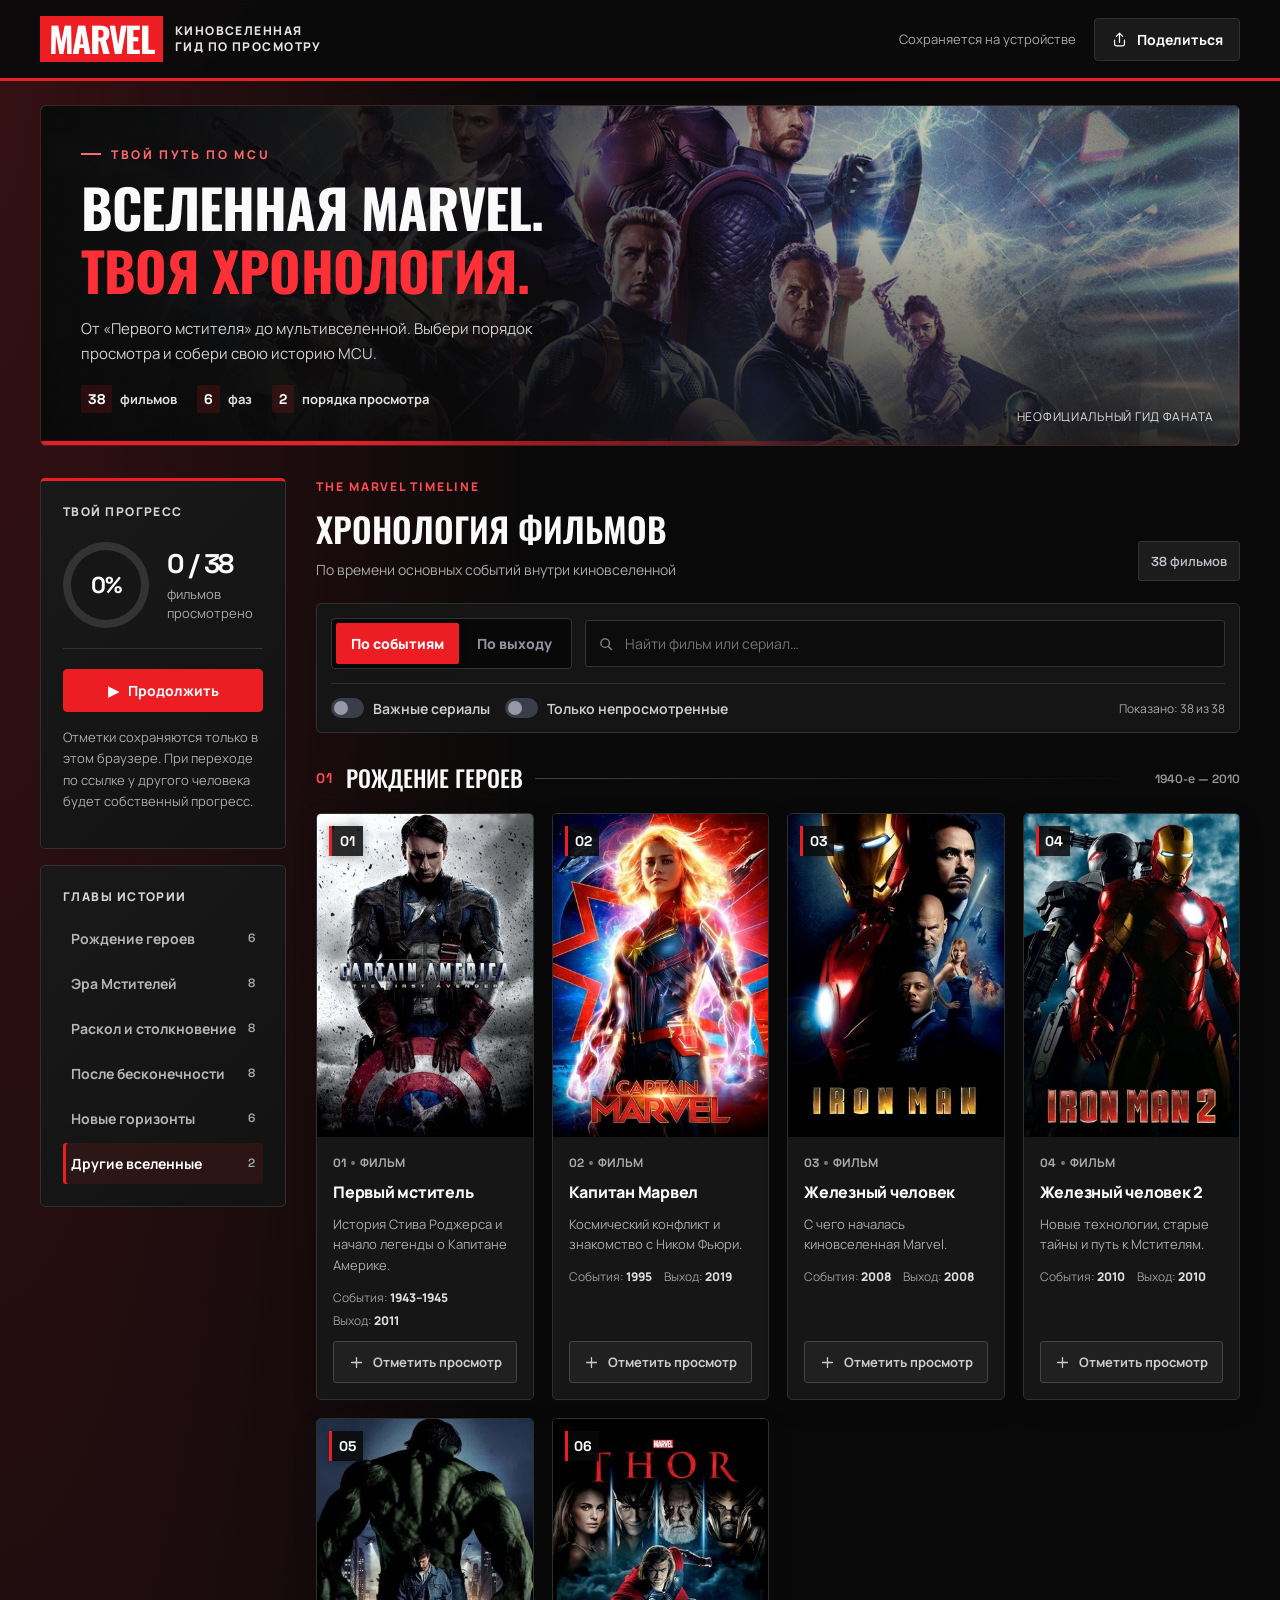
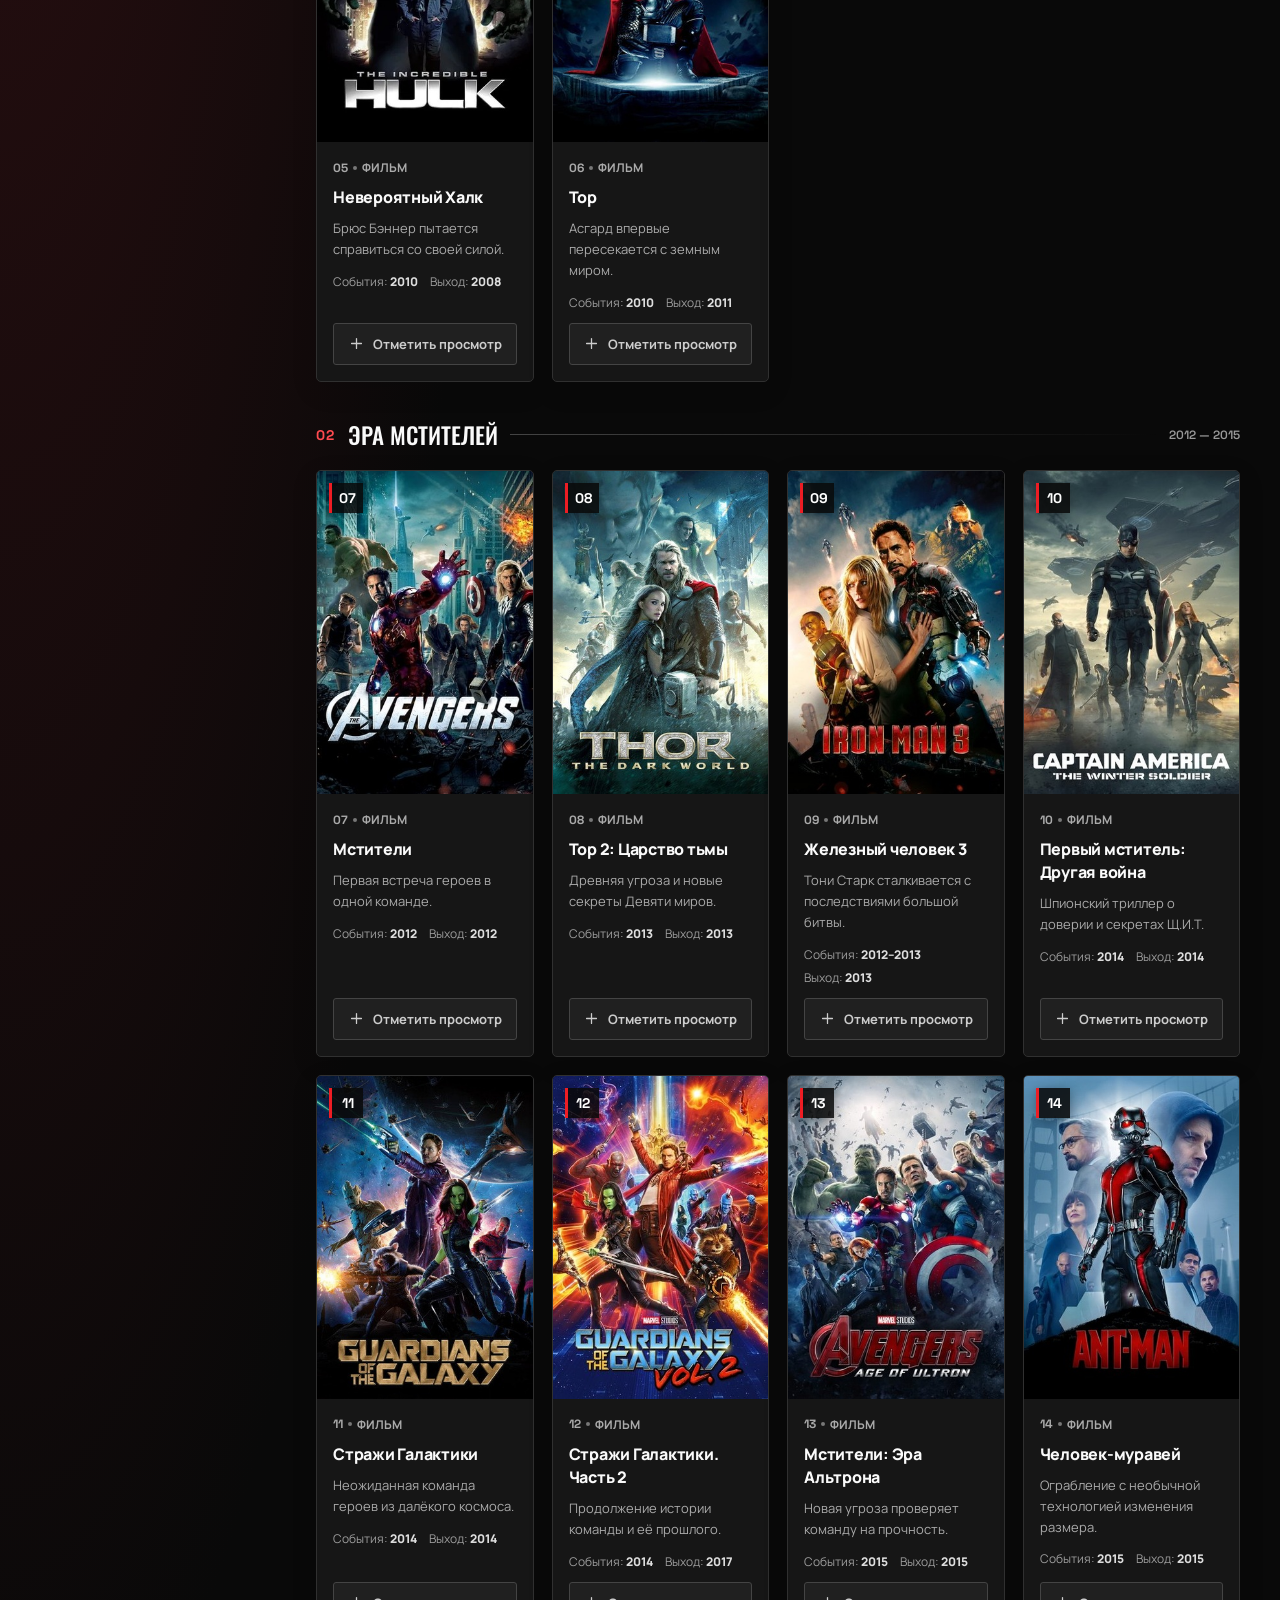
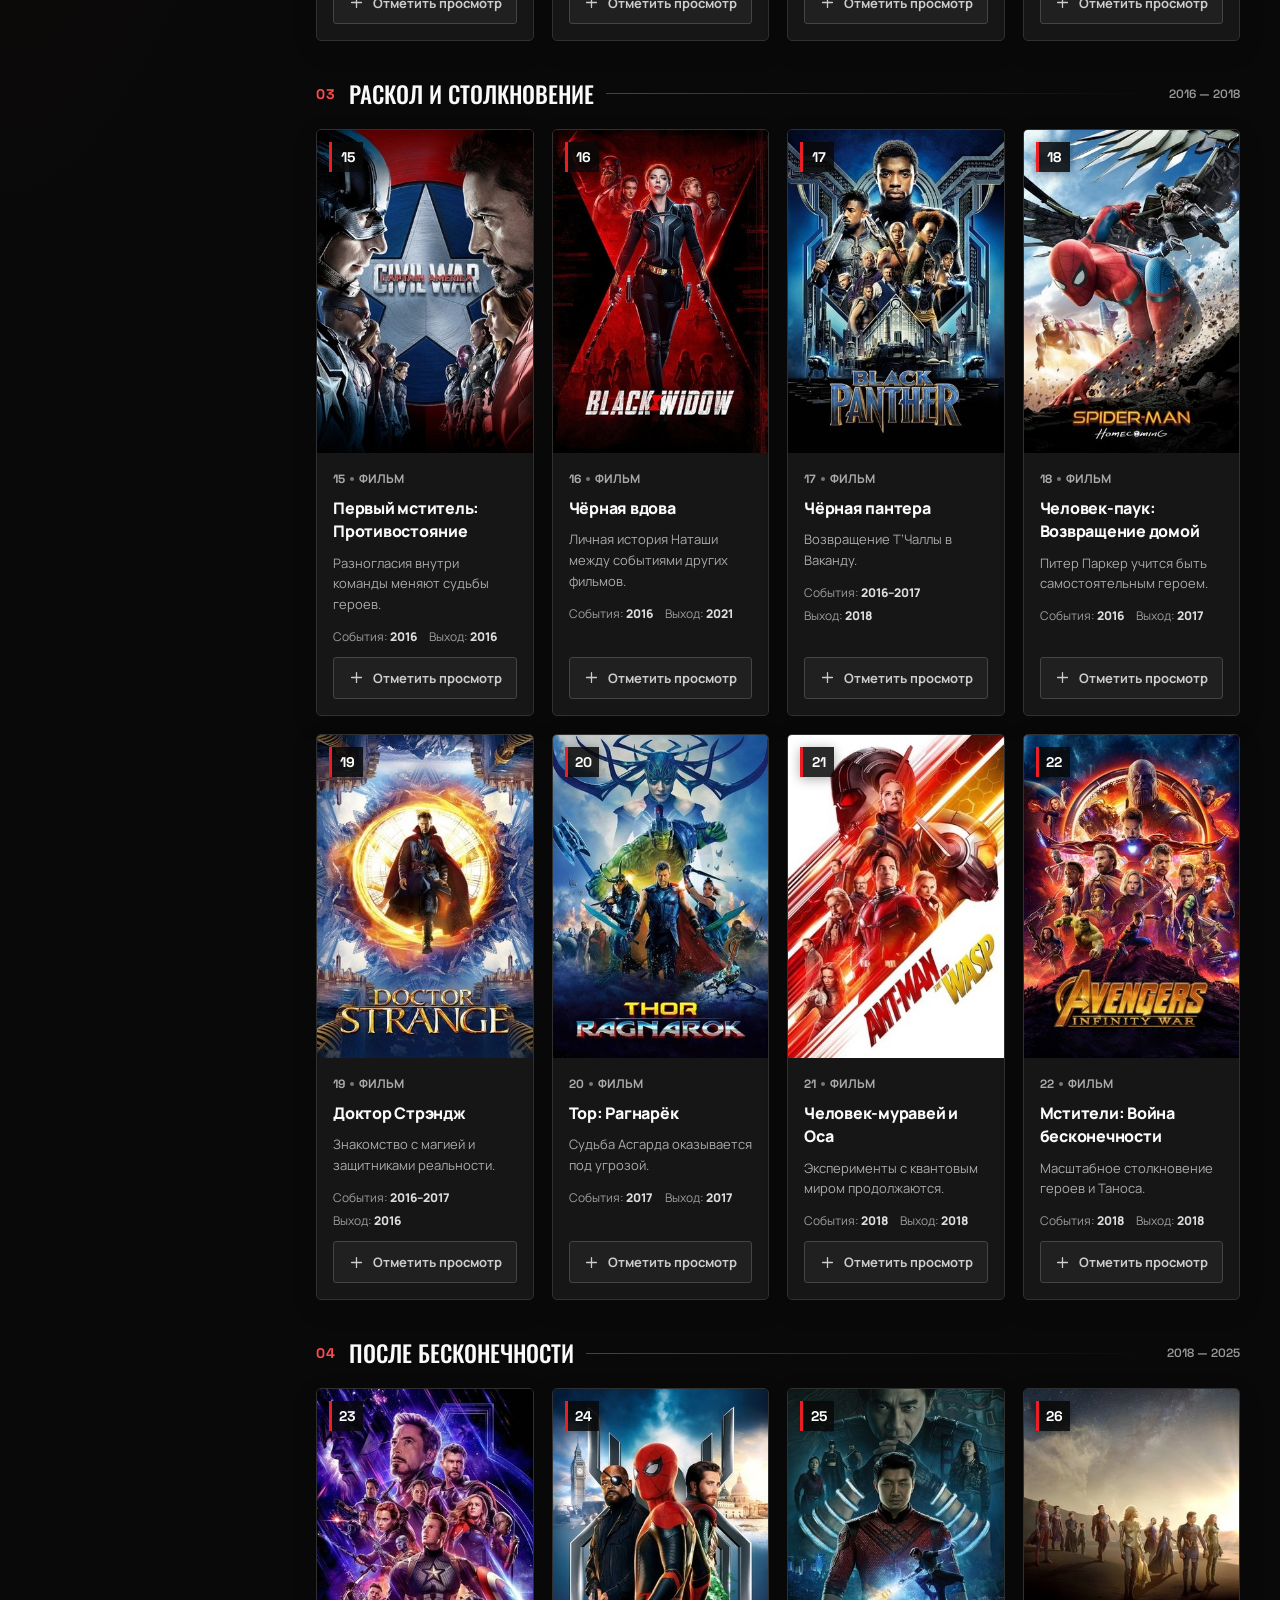
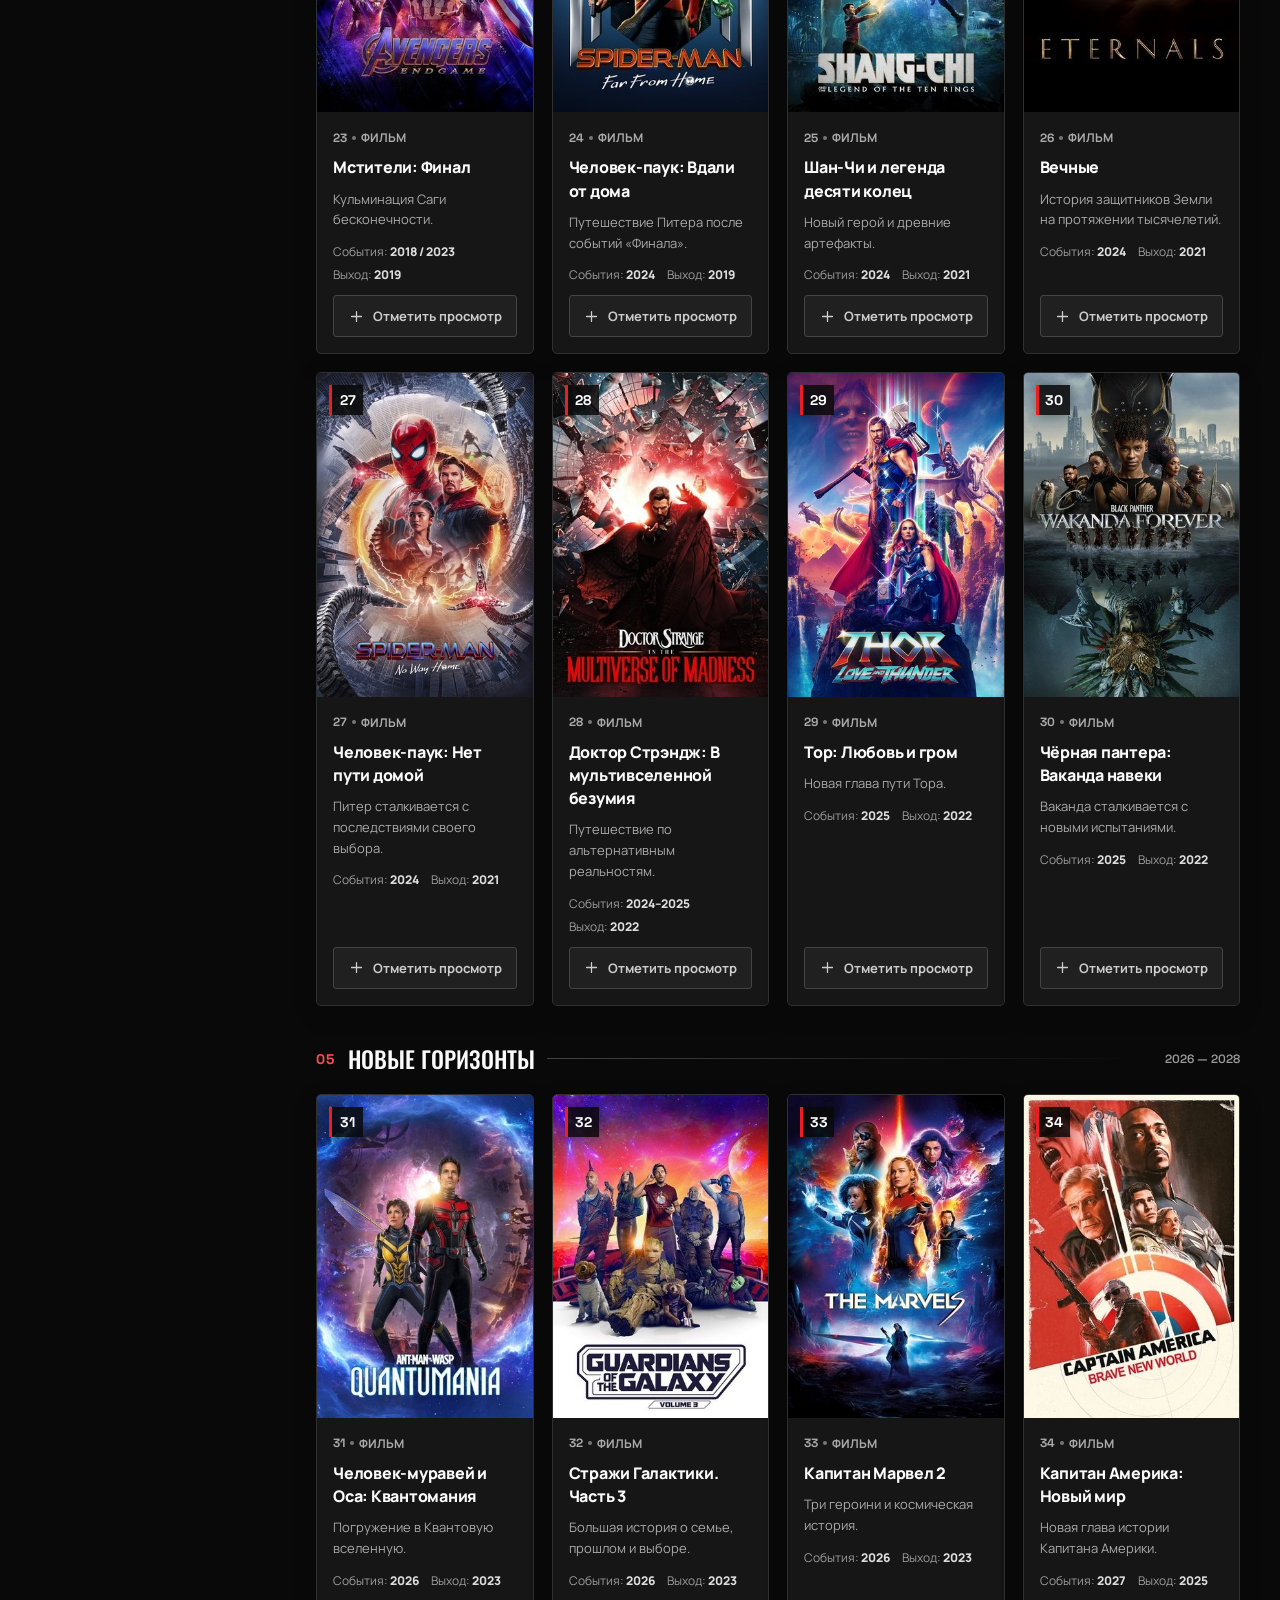
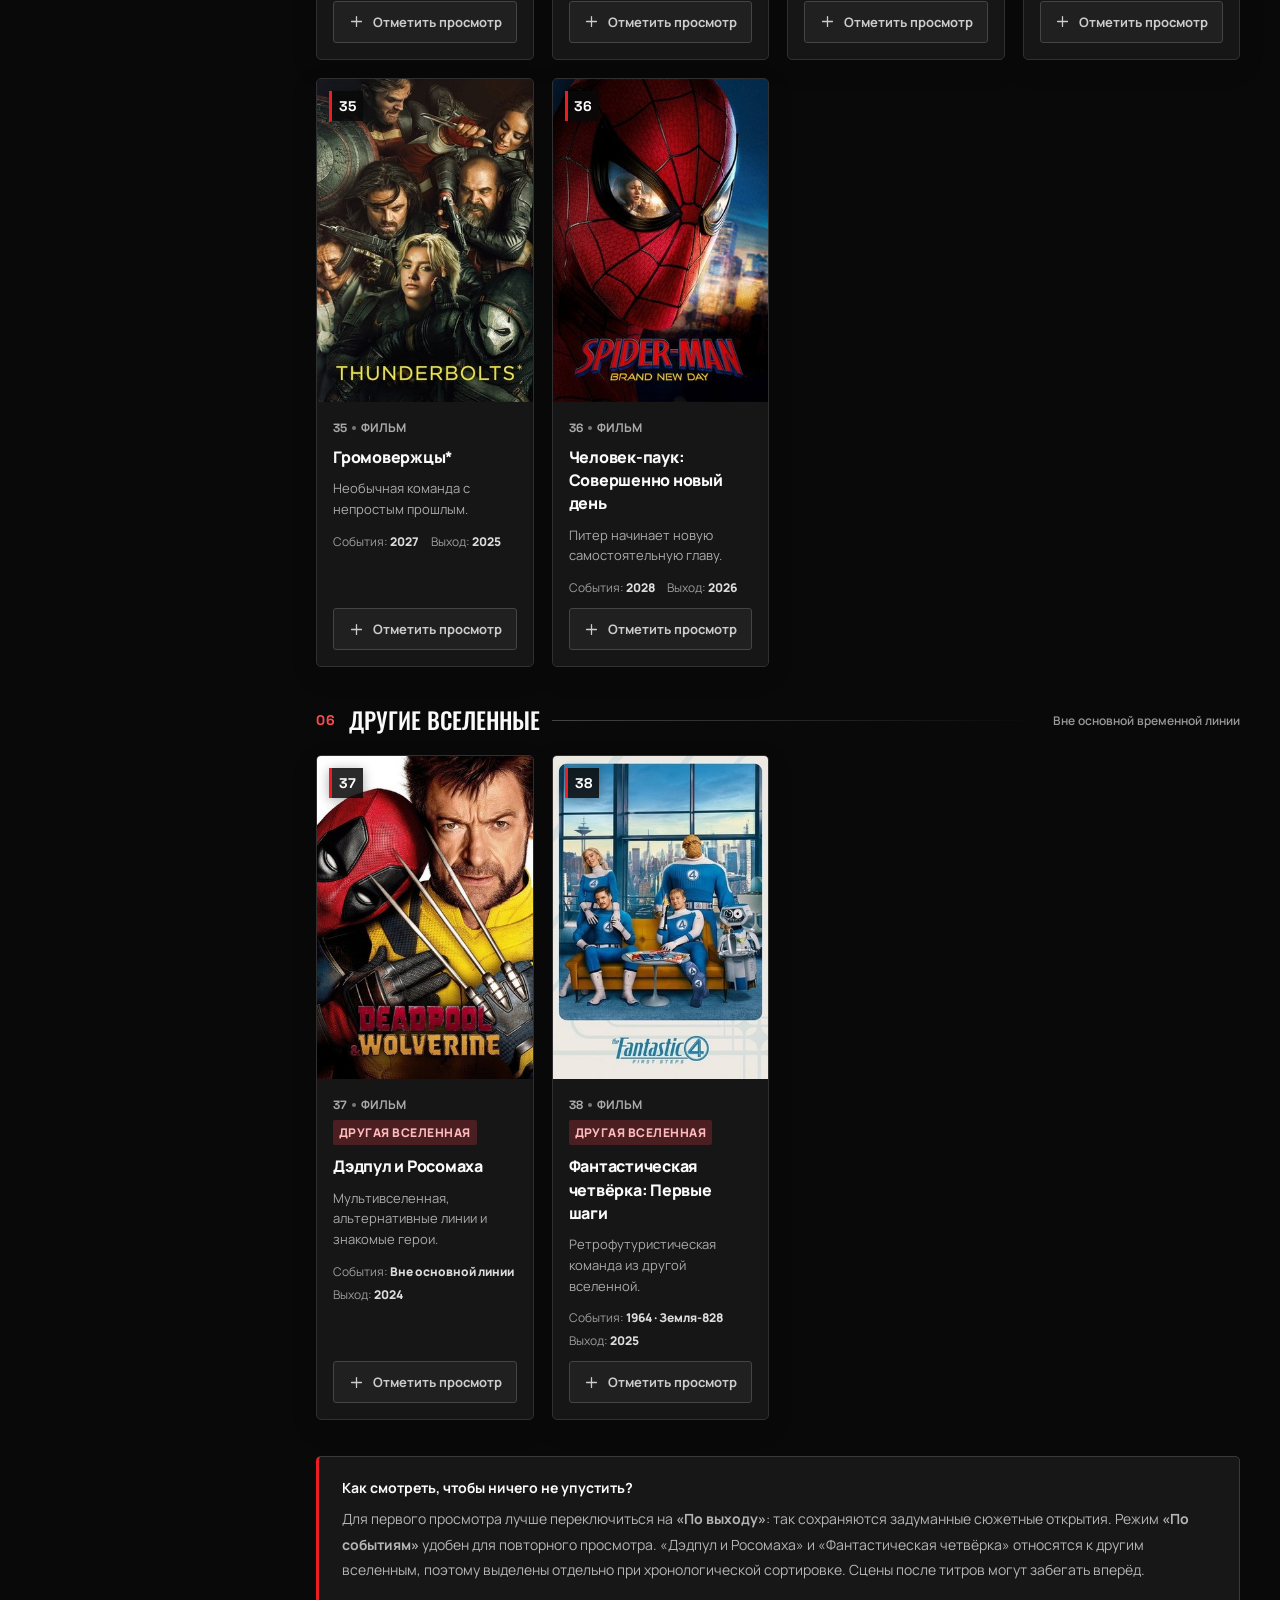
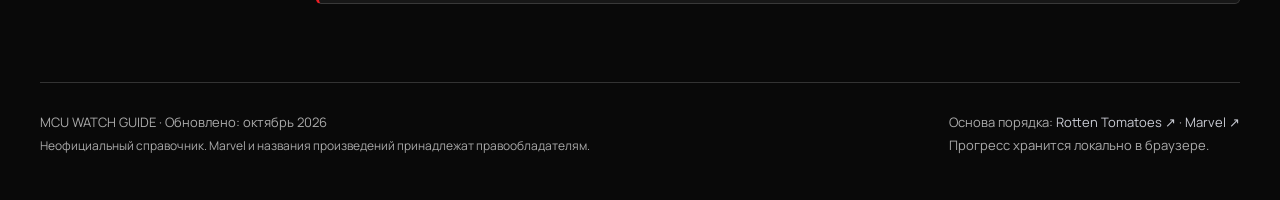
==== commit 377c5a7d: "Marvel: explicit watched state on posters, touch hover fixes, Cyrillic-safe numerals - Watched films" ====
--- a/marvel/index.html
+++ b/marvel/index.html
@@ -90,6 +90,24 @@
 @media(hover:none){.movie-card:hover{transform:none}.movie-card:hover .poster-image{transform:none}}
 @media(prefers-reduced-motion:reduce){html{scroll-behavior:auto}*,*::before,*::after{animation:none!important;transition:none!important;scroll-behavior:auto!important}}
 
+/* Watched state on the poster, touch fixes, Cyrillic-safe numerals */
+.ring-value,.progress-nums,.aside-nav span:last-child,.counter-pill,.chapter-num,.chapter-count,.movie-num,.cover-number,.hero-tags b{font-family:'Space Grotesk','Manrope',sans-serif}
+.topbar{-webkit-backdrop-filter:blur(20px)}.toast{border:1px solid var(--red)}
+@media(min-width:1181px){.cards{grid-template-columns:repeat(auto-fill,minmax(210px,1fr))}}
+.cover{cursor:pointer;-webkit-tap-highlight-color:transparent}.cover-studio{display:none}
+.cover:after{content:"";display:block;position:absolute;inset:0;width:auto;height:auto;transform:none;filter:none;background:linear-gradient(0deg,#090909f0 0%,#0909098c 45%,#09090966 100%);opacity:0;transition:opacity .35s ease;z-index:1;pointer-events:none}
+.watched-badge{position:absolute;left:50%;top:50%;z-index:2;display:flex;flex-direction:column;align-items:center;gap:10px;transform:translate(-50%,-50%) scale(.6);opacity:0;color:#fff;font:700 15px/1 'Oswald','Arial Narrow',sans-serif;letter-spacing:.12em;text-transform:uppercase;text-shadow:0 2px 10px #000c;white-space:nowrap;pointer-events:none;transition:opacity .25s ease,transform .4s var(--ease-out)}
+.watched-badge i{display:grid;place-items:center;width:62px;height:62px;border-radius:50%;background:var(--red);box-shadow:0 0 0 6px #ed1d2440,0 10px 28px #0009}.watched-badge svg{width:32px;height:32px}
+.movie-card.watched{opacity:1;border-color:#ed1d2466}.movie-card.watched .poster-image{filter:grayscale(.85) brightness(.75)}.movie-card.watched .cover:after{opacity:1}.movie-card.watched .watched-badge{opacity:1;transform:translate(-50%,-50%) scale(1)}
+.movie-card.watched .movie-title{text-decoration:none;color:#bdbdbd}.movie-card.watched .movie-desc{color:#8a8a8a}.movie-card.watched .cover-number{background:var(--red);border-left-color:#fff}
+.movie-card.watched .tick{background:#ed1d2426;border-color:#ed1d2499;color:#fff}
+.movie-card.was-updated.watched .watched-badge i{animation:stamp-in .5s var(--ease-out)}
+@keyframes stamp-in{0%{transform:scale(.4)}60%{transform:scale(1.12)}100%{transform:scale(1)}}
+.movie-card.is-leaving{pointer-events:none}
+@media(hover:hover) and (pointer:fine){.movie-card.watched:hover .poster-image{filter:grayscale(.5) brightness(.85)}}
+@media(hover:none){.movie-card:hover{border-color:#303030;box-shadow:0 8px 26px #0002;background:#161616}.movie-card.watched:hover{border-color:#ed1d2466}.tick:hover{border-color:#444;background:#202020;color:#ccc}.movie-card.watched .tick:hover{background:#ed1d2426;border-color:#ed1d2499;color:#fff}.btn:hover{background:#1a1a1a;border-color:var(--border)}.btn-red:hover{background:var(--red);border-color:var(--red)}}
+@media(max-width:740px){.watched-badge{font-size:12px;gap:8px}.watched-badge i{width:48px;height:48px;box-shadow:0 0 0 5px #ed1d2440,0 8px 20px #0009}.watched-badge svg{width:25px;height:25px}}
+@media(prefers-reduced-motion:reduce){.watched-badge{transform:translate(-50%,-50%)}}
 </style>
 </head>
 <body>
@@ -137,7 +155,7 @@
 function sortItems(a,b){if(state.order==='release')return a.date.localeCompare(b.date)||a.title.localeCompare(b.title);return a.chron-b.chron}
 function chapterFor(m){if(state.order==='release')return PHASES.find(p=>m.release>=p.min&&m.release<=p.max&&(!p.except||!p.except.includes(m.id))&&(!p.only||p.only.includes(m.id)))||PHASES[5];return CHAPTERS.find(p=>m.chron>=p.min&&m.chron<=p.max)||CHAPTERS[CHAPTERS.length-1]}
 function filtered(){return MOVIES.filter(m=>(!m.series||state.series)&&(!state.unwatched||!state.watched.has(m.id))&&(!state.query|| (m.title+' '+m.description+' '+m.event).toLocaleLowerCase('ru').includes(state.query))).sort(sortItems)}
-function card(m,num){const done=state.watched.has(m.id),isAlt=m.alt&&state.order==='chron';return `<article class="movie-card ${done?'watched':''}" data-genre="${m.genre}" id="item-${m.id}"><div class="cover"><img class="poster-image" src="assets/${m.id}.jpg" alt="Постер: ${esc(m.title)}" width="342" height="513" loading="lazy" decoding="async" /><span class="cover-number" aria-hidden="true">${String(num).padStart(2,'0')}</span><span class="cover-studio" aria-hidden="true">MARVEL</span></div><div class="movie-info"><div class="movie-meta-top"><span class="movie-num">${String(num).padStart(2,'0')} <i class="dot"></i> ${m.series?'СЕРИАЛ':'ФИЛЬМ'}</span>${m.series?'<span class="series-tag">Для контекста</span>':''}${isAlt?'<span class="alt-tag">Другая вселенная</span>':''}</div><h4 class="movie-title">${esc(m.title)}</h4><p class="movie-desc">${esc(m.description)}</p><div class="movie-details"><span>События: <b>${esc(m.event)}</b></span><span>Выход: <b>${m.release}</b></span></div></div><button class="tick" type="button" data-check="${m.id}" aria-label="${done?'Убрать отметку':'Отметить просмотренным'}: ${esc(m.title)}" aria-pressed="${done}">${done?ICON_CHECK:ICON_PLUS}<span>${done?'Просмотрено':'Отметить просмотр'}</span></button></article>`}
+function card(m,num){const done=state.watched.has(m.id),isAlt=m.alt&&state.order==='chron';return `<article class="movie-card ${done?'watched':''}" data-genre="${m.genre}" id="item-${m.id}"><div class="cover" data-check="${m.id}"><img class="poster-image" src="assets/${m.id}.jpg" alt="Постер: ${esc(m.title)}" width="342" height="513" loading="lazy" decoding="async" /><span class="cover-number" aria-hidden="true">${String(num).padStart(2,'0')}</span><span class="watched-badge" aria-hidden="true"><i>${ICON_CHECK}</i>Просмотрено</span></div><div class="movie-info"><div class="movie-meta-top"><span class="movie-num">${String(num).padStart(2,'0')} <i class="dot"></i> ${m.series?'СЕРИАЛ':'ФИЛЬМ'}</span>${m.series?'<span class="series-tag">Для контекста</span>':''}${isAlt?'<span class="alt-tag">Другая вселенная</span>':''}</div><h4 class="movie-title">${esc(m.title)}</h4><p class="movie-desc">${esc(m.description)}</p><div class="movie-details"><span>События: <b>${esc(m.event)}</b></span><span>Выход: <b>${m.release}</b></span></div></div><button class="tick" type="button" data-check="${m.id}" aria-label="${done?'Убрать отметку':'Отметить просмотренным'}: ${esc(m.title)}" aria-pressed="${done}">${done?ICON_CHECK:ICON_PLUS}<span>${done?'Просмотрено':'Отметить просмотр'}</span></button></article>`}
 function updateProgress(){const n=films.filter(f=>state.watched.has(f.id)).length;const pct=Math.round(n/films.length*100);$('progress-ring').style.setProperty('--deg',pct*3.6+'deg');animatePercent(pct);$('progress-text').textContent=n+' / '+films.length;const next=films.slice().sort(sortItems).find(f=>!state.watched.has(f.id));$('continue-title').textContent=next?'Продолжить':'Всё просмотрено';$('continue').disabled=!next;}
 const motionPreference=matchMedia('(prefers-reduced-motion: reduce)');
 const cardCache=new Map();
@@ -154,7 +172,7 @@
 function animateArrival(el,delay=0){
  if(motionPreference.matches||revealedCards.has(el))return;
  revealedCards.add(el);
- el.animate([{opacity:0,transform:'translateY(20px)'},{opacity:el.classList.contains('watched')?.76:1,transform:'translateY(0)'}],{duration:520,delay,easing:'cubic-bezier(.22,1,.36,1)'});
+ el.animate([{opacity:0,transform:'translateY(20px)'},{opacity:1,transform:'translateY(0)'}],{duration:520,delay,easing:'cubic-bezier(.22,1,.36,1)'});
 }
 const revealObserver=typeof IntersectionObserver==='function'?new IntersectionObserver(entries=>{
  let delay=0;for(const entry of entries){if(entry.isIntersecting){animateArrival(entry.target,Math.min(delay,160));delay+=45;revealObserver.unobserve(entry.target)}}
@@ -209,7 +227,7 @@
 function setWatched(id,done){
  const m=MOVIES.find(m=>m.id===id);if(!m)return;
  if(done)state.watched.add(id);else state.watched.delete(id);save();
- if(state.unwatched){render();return}
+ if(state.unwatched){const leaving=done&&cardCache.get(id);if(leaving&&!motionPreference.matches&&leaving.animate){leaving.classList.add('is-leaving');leaving.animate([{opacity:1,transform:'scale(1)'},{opacity:0,transform:'scale(.94)'}],{duration:260,easing:'ease-in',fill:'forwards'}).finished.then(()=>{leaving.classList.remove('is-leaving');leaving.getAnimations().forEach(a=>a.cancel());render({animate:false})},()=>render({animate:false}))}else render();return}
  const el=cardCache.get(id);if(el){syncCard(el,m,Number(el.querySelector('.cover-number').textContent));el.classList.remove('was-updated');if(!motionPreference.matches){void el.offsetWidth;el.classList.add('was-updated');setTimeout(()=>el.classList.remove('was-updated'),450)}}
  updateProgress();
 }
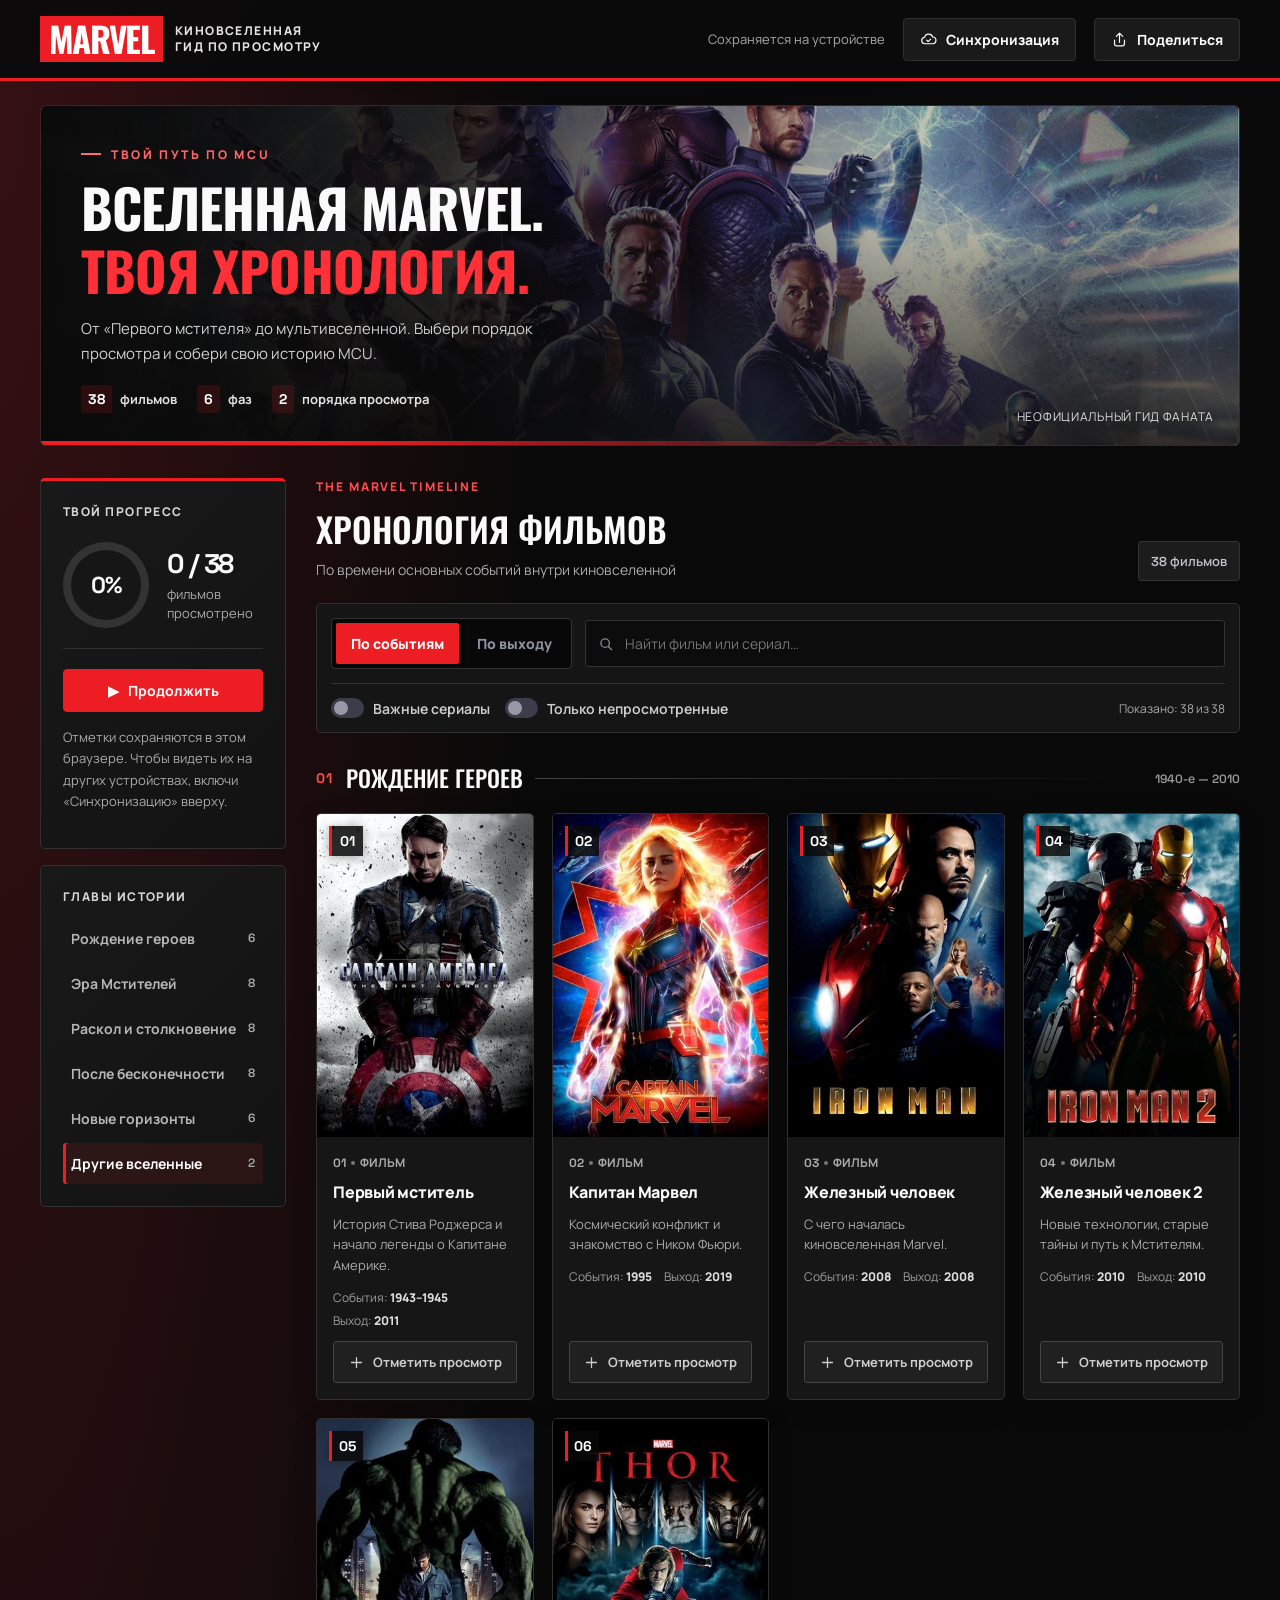
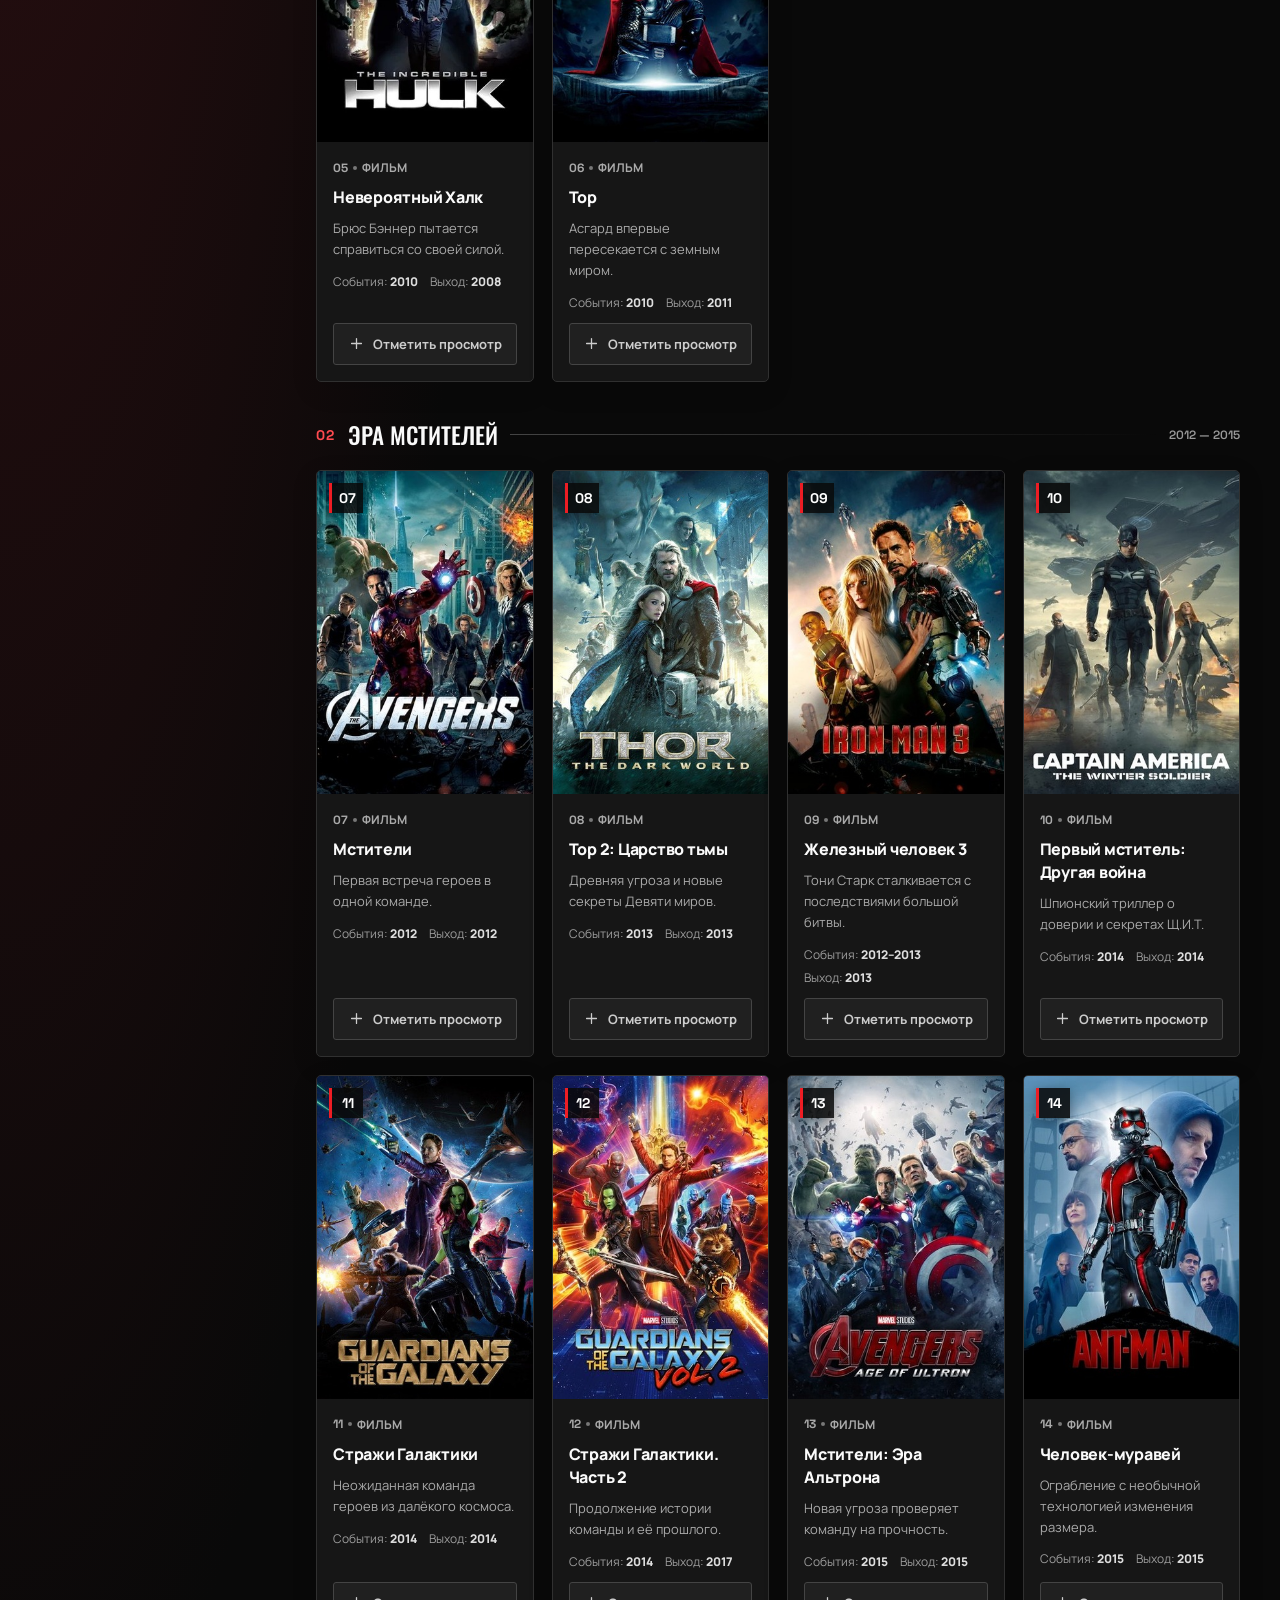
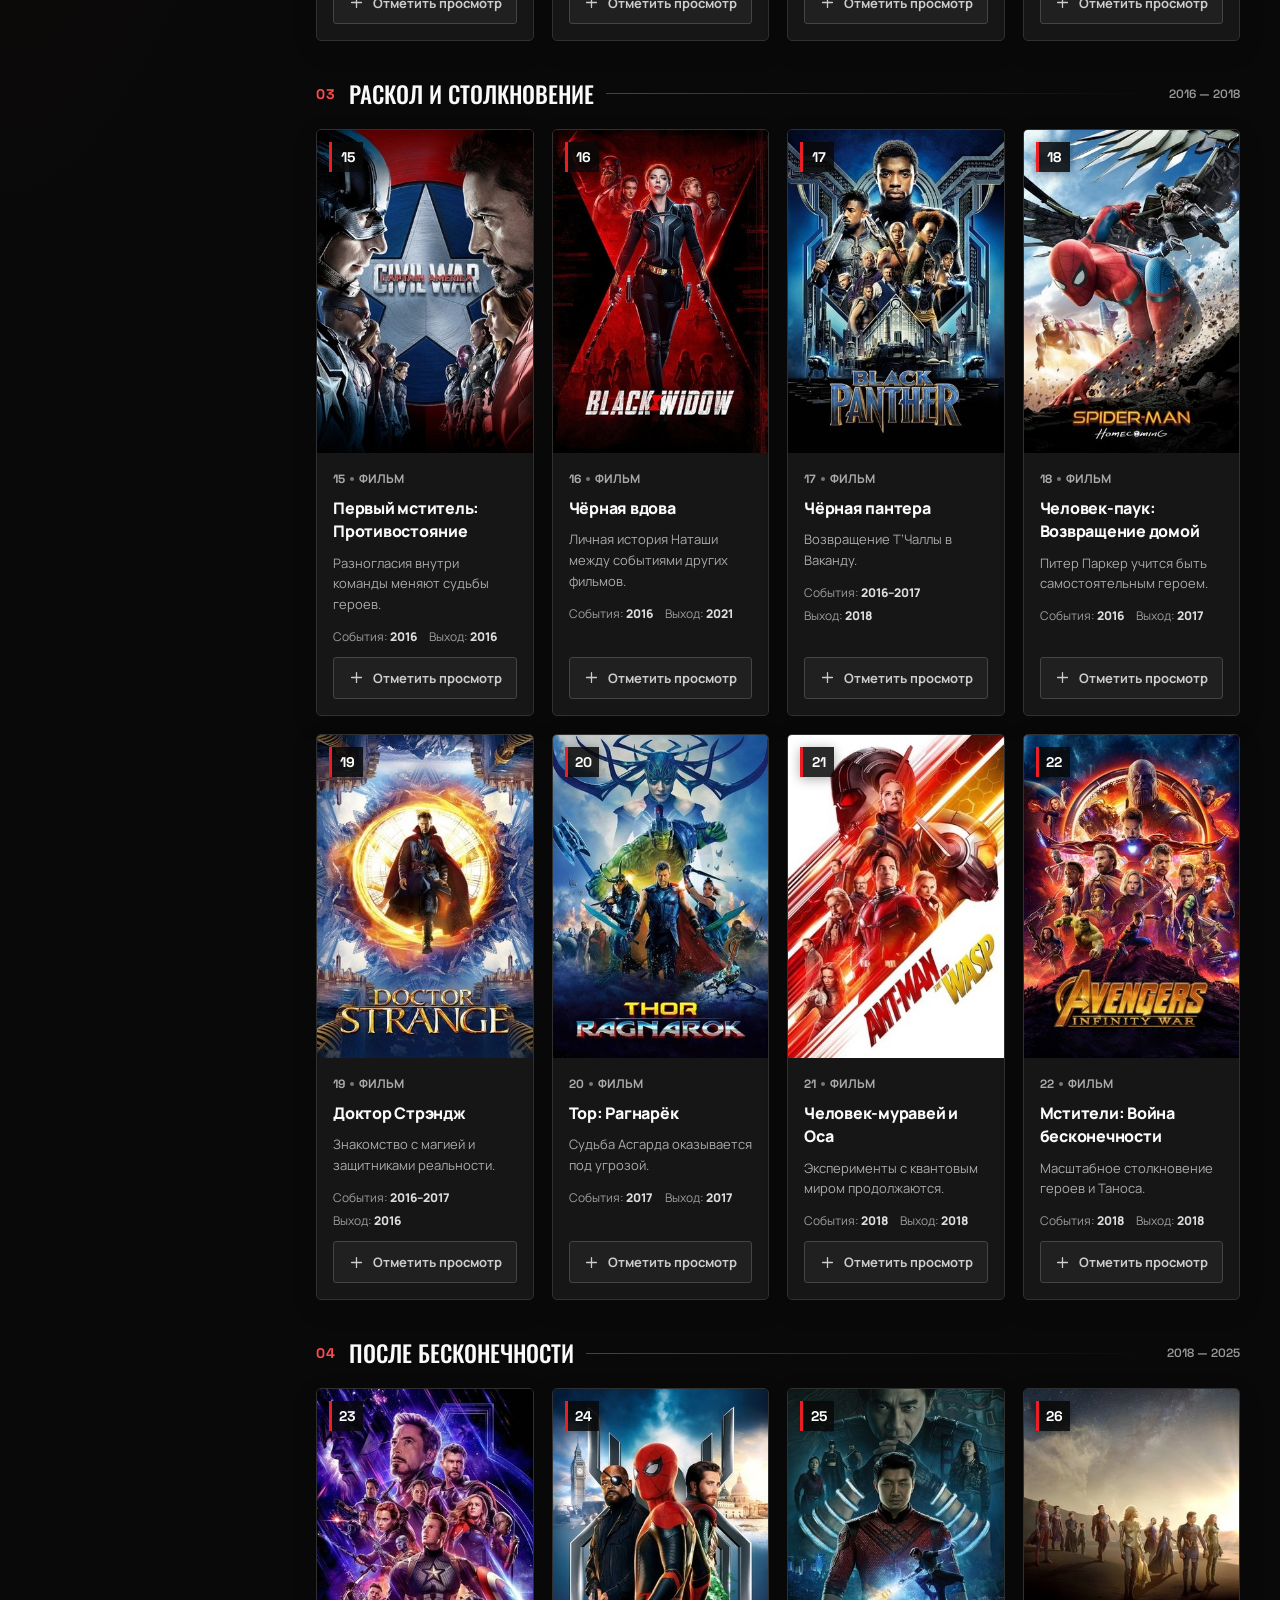
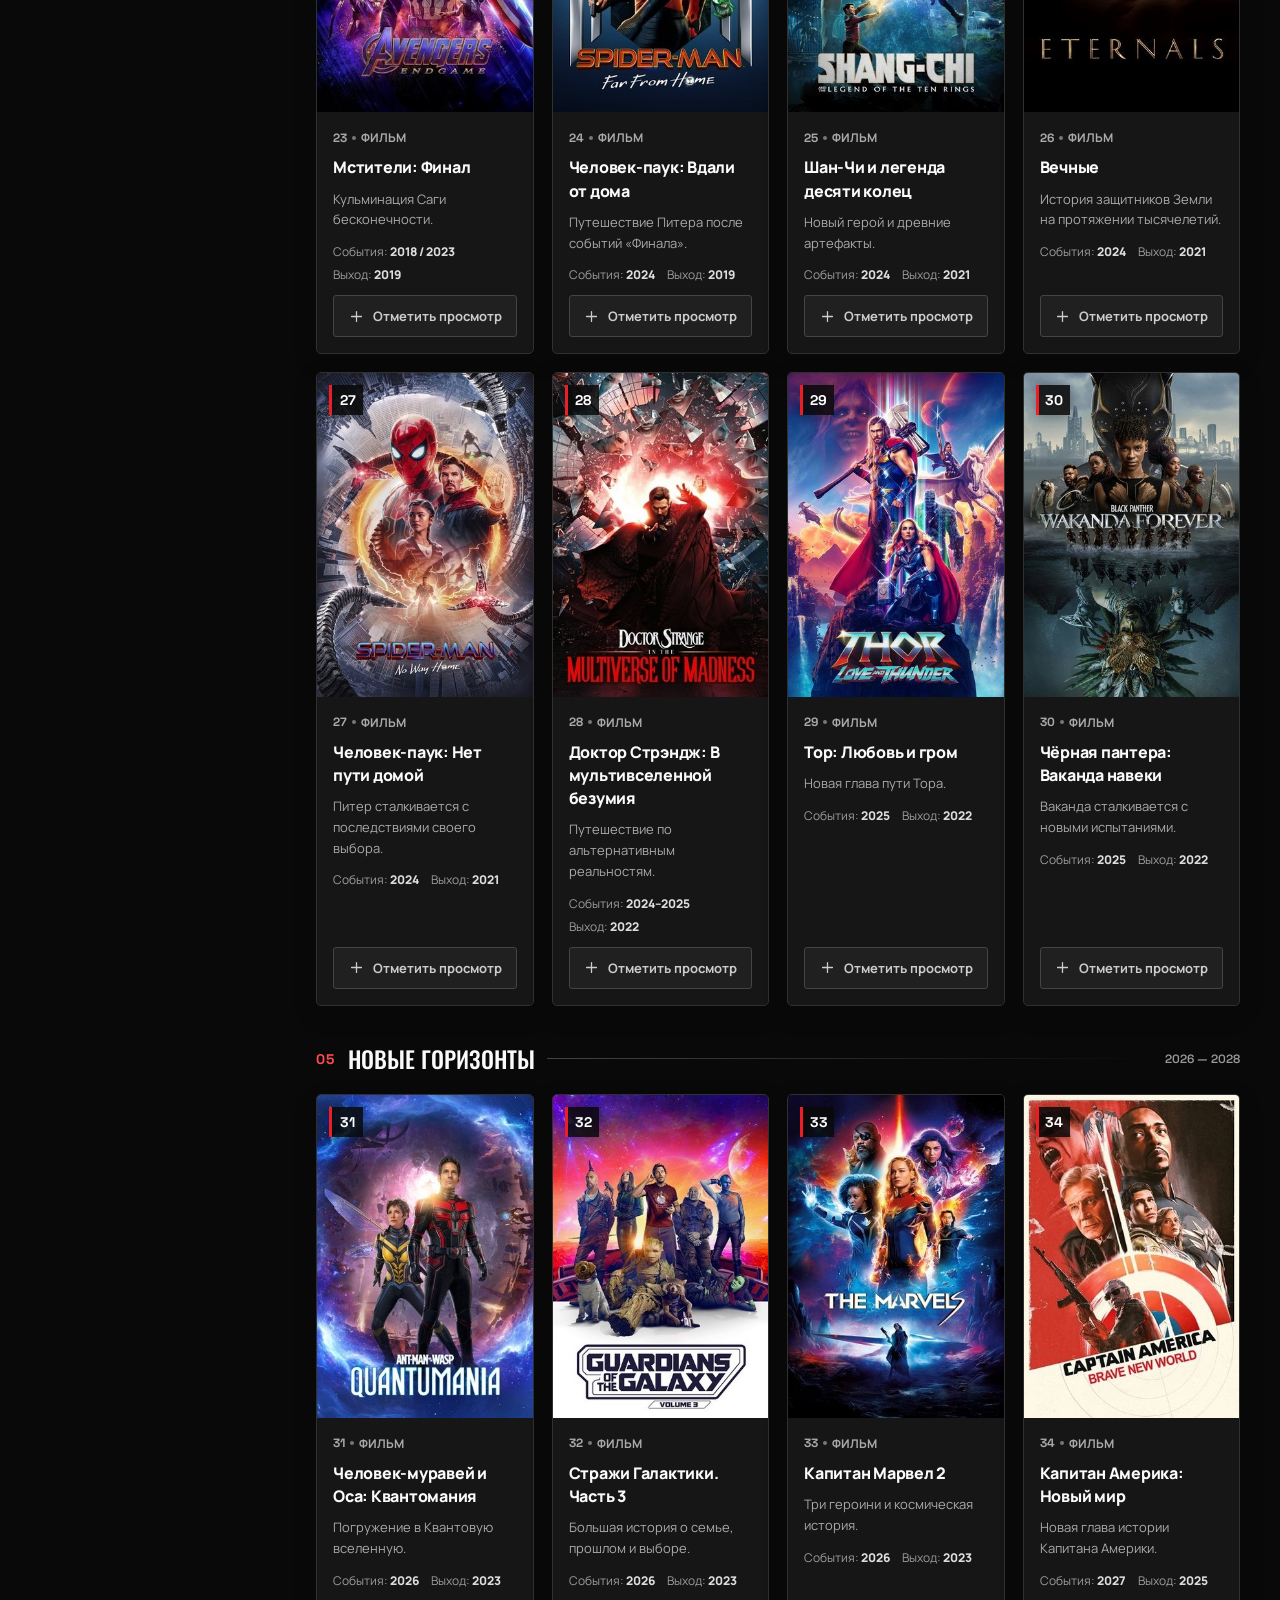
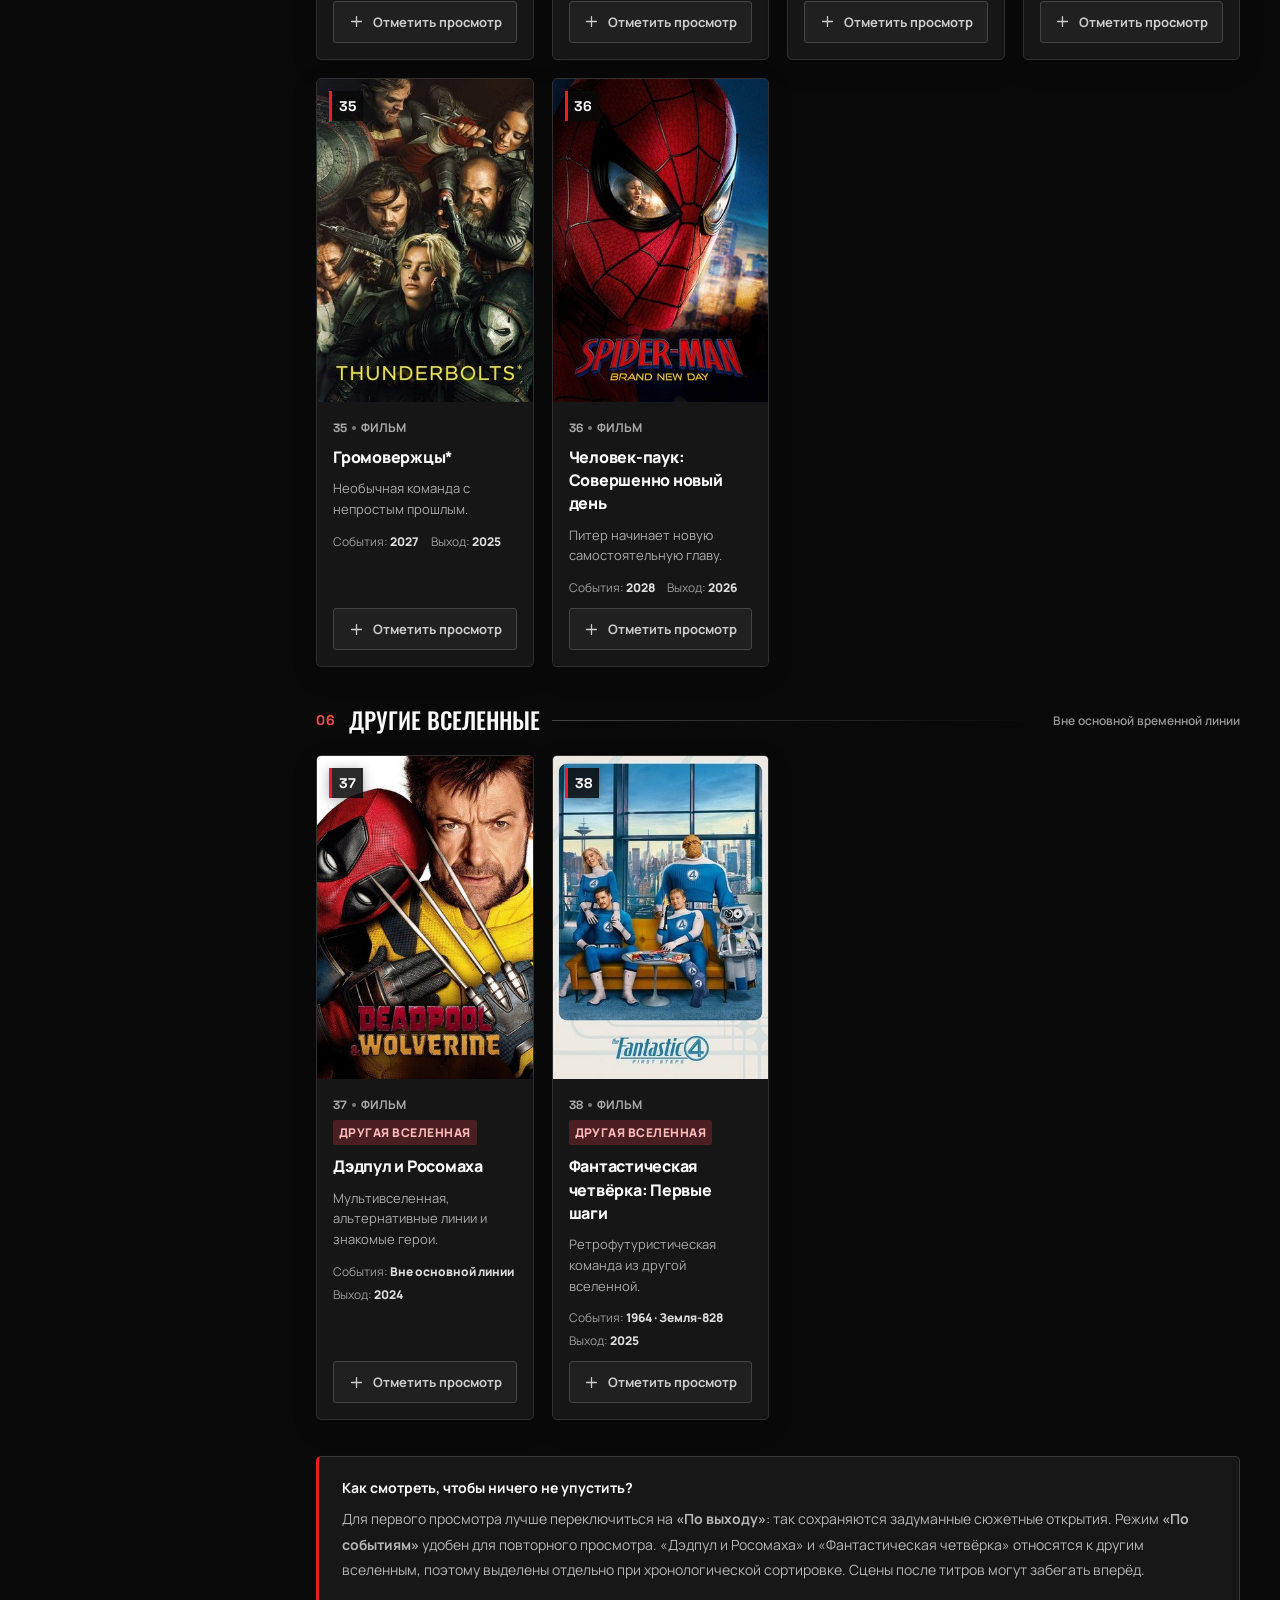
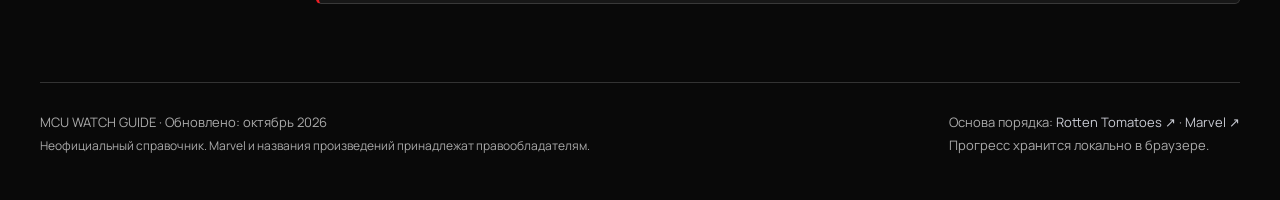
==== commit 8e7d4419: "Marvel: sync watched progress across devices via Cloudflare Worker + KV - marvel-sync worker: per-fi" ====
--- a/marvel/index.html
+++ b/marvel/index.html
@@ -108,18 +108,32 @@
 @media(hover:none){.movie-card:hover{border-color:#303030;box-shadow:0 8px 26px #0002;background:#161616}.movie-card.watched:hover{border-color:#ed1d2466}.tick:hover{border-color:#444;background:#202020;color:#ccc}.movie-card.watched .tick:hover{background:#ed1d2426;border-color:#ed1d2499;color:#fff}.btn:hover{background:#1a1a1a;border-color:var(--border)}.btn-red:hover{background:var(--red);border-color:var(--red)}}
 @media(max-width:740px){.watched-badge{font-size:12px;gap:8px}.watched-badge i{width:48px;height:48px;box-shadow:0 0 0 5px #ed1d2440,0 8px 20px #0009}.watched-badge svg{width:25px;height:25px}}
 @media(prefers-reduced-motion:reduce){.watched-badge{transform:translate(-50%,-50%)}}
+/* Sync */
+.sync-btn{position:relative}.sync-dot{position:absolute;top:7px;right:7px;width:8px;height:8px;border-radius:50%;background:#555;box-shadow:0 0 0 2px #1a1a1a;display:none}.sync-btn.is-on .sync-dot{display:block;background:#3ccf6e}.sync-btn.is-error .sync-dot{background:#f5a623}
+.sync-sheet{width:min(440px,calc(100% - 32px));max-height:calc(100% - 32px);overflow:auto;padding:26px 24px 22px;border:1px solid #3a3a3a;border-top:3px solid var(--red);border-radius:8px;background:#151515;color:var(--text);box-shadow:0 30px 80px #000c}
+.sync-sheet::backdrop{background:#000b}
+.sync-sheet h3{font:600 26px/1.1 'Oswald',sans-serif;text-transform:uppercase;margin:0 40px 10px 0}.sync-lead{color:#b5b5b5;font-size:14px;line-height:1.6;margin:0 0 20px}
+.sync-close-form{position:absolute;top:12px;right:12px;margin:0}.sync-x{width:40px;height:40px;border:0;border-radius:50%;background:#242424;color:#ddd;font-size:24px;line-height:1}
+.sync-label{display:block;color:#aaa;font-size:12px;font-weight:700;letter-spacing:.08em;text-transform:uppercase;margin-bottom:8px}
+.sync-code{font:700 34px/1 'Space Grotesk','Manrope',monospace;letter-spacing:.12em;padding:16px;text-align:center;background:#0c0c0c;border:1px dashed #555;border-radius:4px;margin-bottom:12px;user-select:all}
+.sync-wide{width:100%;min-height:48px;white-space:normal}.sync-status{color:#aaa;font-size:13px;margin:12px 0 0;min-height:1.4em}.sync-status.ok{color:#5fd88a}.sync-status.err{color:#f5b04a}
+.sync-join{margin-top:22px;padding-top:18px;border-top:1px solid #303030}.sync-row{display:flex;gap:8px}.sync-row input{flex:1;min-width:0;background:#0c0c0c;color:#fff;border:1px solid #333;border-radius:3px;padding:12px;font:700 18px 'Space Grotesk','Manrope',monospace;letter-spacing:.1em;text-transform:uppercase;outline:0}.sync-row input:focus{border-color:var(--red)}.sync-row .btn{min-height:48px}
+.sync-unlink{display:block;margin:18px auto 0;border:0;background:none;color:#999;font-size:13px;text-decoration:underline;padding:8px}
+@media(max-width:740px){.sync-sheet{margin:auto auto 0;width:100%;max-width:100%;border-radius:14px 14px 0 0;padding:24px 16px calc(20px + env(safe-area-inset-bottom))}.sync-code{font-size:30px}}
+@media(prefers-reduced-motion:no-preference){.sync-sheet[open]{animation:sheet-in .35s var(--ease-out)}}
+@keyframes sheet-in{from{opacity:0;transform:translateY(24px)}to{opacity:1;transform:none}}
 </style>
 </head>
 <body>
 <header class="topbar"><div class="wrap nav">
   <a href="#top" class="brand" aria-label="К началу"><span class="marvel">MARVEL</span><span class="brand-sub">КИНОВСЕЛЕННАЯ<br>ГИД ПО ПРОСМОТРУ</span></a>
-  <div class="nav-right"><span class="nav-quiet">Сохраняется на устройстве</span><button class="btn" id="share" type="button" aria-label="Поделиться сайтом"><svg viewBox="0 0 24 24" fill="none" stroke="currentColor" stroke-width="1.7" stroke-linecap="round" stroke-linejoin="round" aria-hidden="true"><path d="M12 16V3m0 0 4.5 4.5M12 3 7.5 7.5"/><path d="M5 13v5a3 3 0 0 0 3 3h8a3 3 0 0 0 3-3v-5"/></svg><span class="btn-label">Поделиться</span></button></div>
+  <div class="nav-right"><span class="nav-quiet" id="sync-quiet">Сохраняется на устройстве</span><button class="btn sync-btn" id="sync-open" type="button" aria-label="Синхронизация между устройствами" aria-haspopup="dialog"><svg viewBox="0 0 24 24" fill="none" stroke="currentColor" stroke-width="1.7" stroke-linecap="round" stroke-linejoin="round" aria-hidden="true"><path d="M7 18a4.5 4.5 0 0 1-.6-8.96A6 6 0 0 1 18 8.5a4 4 0 0 1-.5 9.5H7Z"/><path d="m9.5 13 2 2 3.5-3.5"/></svg><span class="btn-label">Синхронизация</span><i class="sync-dot" aria-hidden="true"></i></button><button class="btn" id="share" type="button" aria-label="Поделиться сайтом"><svg viewBox="0 0 24 24" fill="none" stroke="currentColor" stroke-width="1.7" stroke-linecap="round" stroke-linejoin="round" aria-hidden="true"><path d="M12 16V3m0 0 4.5 4.5M12 3 7.5 7.5"/><path d="M5 13v5a3 3 0 0 0 3 3h8a3 3 0 0 0 3-3v-5"/></svg><span class="btn-label">Поделиться</span></button></div>
 </div></header>
 <main id="top" class="wrap">
   <section class="hero" aria-labelledby="hero-title"><div class="hero-inner"><div class="eyebrow">ТВОЙ ПУТЬ ПО MCU</div><h1 id="hero-title">ВСЕЛЕННАЯ MARVEL.<span>ТВОЯ ХРОНОЛОГИЯ.</span></h1><p>От «Первого мстителя» до мультивселенной. Выбери порядок просмотра и собери свою историю MCU.</p><div class="hero-tags"><span><b>38</b> фильмов</span><span><b>6</b> фаз</span><span><b>2</b> порядка просмотра</span></div></div><span class="credit">НЕОФИЦИАЛЬНЫЙ ГИД ФАНАТА</span></section>
   <div class="layout">
   <aside class="aside" aria-label="Прогресс и навигация">
-   <section class="panel"><div class="panel-title">ТВОЙ ПРОГРЕСС</div><div class="ring-wrap"><div class="progress-ring" id="progress-ring"><span class="ring-value" id="ring-percent">0%</span></div><div><div class="progress-nums" id="progress-text">0 / 38</div><div class="progress-copy">фильмов просмотрено</div></div></div><div class="rule"></div><button id="continue" class="btn btn-red continue" type="button">▶ <span id="continue-title">Продолжить</span></button><p class="aside-hint">Отметки сохраняются только в этом браузере. При переходе по ссылке у другого человека будет собственный прогресс.</p></section>
+   <section class="panel"><div class="panel-title">ТВОЙ ПРОГРЕСС</div><div class="ring-wrap"><div class="progress-ring" id="progress-ring"><span class="ring-value" id="ring-percent">0%</span></div><div><div class="progress-nums" id="progress-text">0 / 38</div><div class="progress-copy">фильмов просмотрено</div></div></div><div class="rule"></div><button id="continue" class="btn btn-red continue" type="button">▶ <span id="continue-title">Продолжить</span></button><p class="aside-hint" id="aside-hint">Отметки сохраняются в этом браузере. Чтобы видеть их на других устройствах, включи «Синхронизацию» вверху.</p></section>
    <section class="panel"><div class="panel-title" id="aside-chapter-title">ГЛАВЫ ИСТОРИИ</div><nav id="aside-nav" class="aside-nav" aria-label="Главы"></nav></section>
   </aside>
   <section class="content" id="watchlist" aria-labelledby="list-title">
@@ -131,6 +145,14 @@
   </div>
   <footer class="footer"><div>MCU WATCH GUIDE · Обновлено: октябрь 2026<br><small>Неофициальный справочник. Marvel и названия произведений принадлежат правообладателям.</small></div><div>Основа порядка: <a href="https://editorial.rottentomatoes.com/guide/marvel-movies-in-order/" target="_blank" rel="noopener noreferrer">Rotten Tomatoes ↗</a> · <a href="https://www.marvel.com/articles/culture-lifestyle/mcu-the-marvel-cinematic-universe-an-official-timeline-available-now" target="_blank" rel="noopener noreferrer">Marvel ↗</a><br>Прогресс хранится локально в браузере.</div></footer>
 </main>
+<dialog class="sync-sheet" id="sync-dialog" aria-labelledby="sync-title"><form method="dialog" class="sync-close-form"><button class="sync-x" aria-label="Закрыть">×</button></form>
+  <h3 id="sync-title">Синхронизация</h3>
+  <p class="sync-lead">Отметки хранятся в облаке по коду. Открой ссылку или введи код на другом устройстве — прогресс объединится, ничего не пропадёт.</p>
+  <div id="sync-on" hidden><div class="sync-label">Твой код</div><div class="sync-code" id="sync-code"></div><button type="button" class="btn btn-red sync-wide" id="sync-copy">Скопировать ссылку для другого устройства</button><p class="sync-status" id="sync-status" role="status"></p></div>
+  <div id="sync-off"><button type="button" class="btn btn-red sync-wide" id="sync-create">Включить и получить код</button></div>
+  <form class="sync-join" id="sync-join"><label for="sync-input" class="sync-label">Уже есть код с другого устройства?</label><div class="sync-row"><input id="sync-input" placeholder="XXXX-XXXX" autocomplete="off" autocapitalize="characters" spellcheck="false" maxlength="9" /><button class="btn" type="submit">Подключить</button></div></form>
+  <button type="button" class="sync-unlink" id="sync-unlink" hidden>Отключить синхронизацию на этом устройстве</button>
+</dialog>
 <div class="toast" id="toast" role="status" aria-live="polite">Ссылка скопирована</div>
 <script>
 const MOVIES = [{"id":"cap1","title":"Первый мститель","release":2011,"event":"1943–1945","genre":"shield","description":"История Стива Роджерса и начало легенды о Капитане Америке.","emblem":"★","date":"2011-07-22","chron":0,"alt":false},{"id":"capmarvel","title":"Капитан Марвел","release":2019,"event":"1995","genre":"cosmic","description":"Космический конфликт и знакомство с Ником Фьюри.","emblem":"✦","date":"2019-03-08","chron":1,"alt":false},{"id":"iron1","title":"Железный человек","release":2008,"event":"2008","genre":"tech","description":"С чего началась киновселенная Marvel.","emblem":"◈","date":"2008-05-02","chron":2,"alt":false},{"id":"iron2","title":"Железный человек 2","release":2010,"event":"2010","genre":"tech","description":"Новые технологии, старые тайны и путь к Мстителям.","emblem":"◈","date":"2010-05-07","chron":3,"alt":false},{"id":"hulk","title":"Невероятный Халк","release":2008,"event":"2010","genre":"gamma","description":"Брюс Бэннер пытается справиться со своей силой.","emblem":"⬡","date":"2008-06-13","chron":4,"alt":false},{"id":"thor1","title":"Тор","release":2011,"event":"2010","genre":"asgard","description":"Асгард впервые пересекается с земным миром.","emblem":"ϟ","date":"2011-05-06","chron":5,"alt":false},{"id":"avengers1","title":"Мстители","release":2012,"event":"2012","genre":"avengers","description":"Первая встреча героев в одной команде.","emblem":"A","date":"2012-05-04","chron":6,"alt":false},{"id":"thor2","title":"Тор 2: Царство тьмы","release":2013,"event":"2013","genre":"asgard","description":"Древняя угроза и новые секреты Девяти миров.","emblem":"ϟ","date":"2013-11-08","chron":7,"alt":false},{"id":"iron3","title":"Железный человек 3","release":2013,"event":"2012–2013","genre":"tech","description":"Тони Старк сталкивается с последствиями большой битвы.","emblem":"◈","date":"2013-05-03","chron":8,"alt":false},{"id":"cap2","title":"Первый мститель: Другая война","release":2014,"event":"2014","genre":"shield","description":"Шпионский триллер о доверии и секретах Щ.И.Т.","emblem":"★","date":"2014-04-04","chron":9,"alt":false},{"id":"guard1","title":"Стражи Галактики","release":2014,"event":"2014","genre":"cosmic","description":"Неожиданная команда героев из далёкого космоса.","emblem":"✦","date":"2014-08-01","chron":10,"alt":false},{"id":"guard2","title":"Стражи Галактики. Часть 2","release":2017,"event":"2014","genre":"cosmic","description":"Продолжение истории команды и её прошлого.","emblem":"✦","date":"2017-05-05","chron":11,"alt":false},{"id":"avengers2","title":"Мстители: Эра Альтрона","release":2015,"event":"2015","genre":"avengers","description":"Новая угроза проверяет команду на прочность.","emblem":"A","date":"2015-05-01","chron":12,"alt":false},{"id":"ant1","title":"Человек-муравей","release":2015,"event":"2015","genre":"quantum","description":"Ограбление с необычной технологией изменения размера.","emblem":"◎","date":"2015-07-17","chron":13,"alt":false},{"id":"civil","title":"Первый мститель: Противостояние","release":2016,"event":"2016","genre":"shield","description":"Разногласия внутри команды меняют судьбы героев.","emblem":"★","date":"2016-05-06","chron":14,"alt":false},{"id":"widow","title":"Чёрная вдова","release":2021,"event":"2016","genre":"shadow","description":"Личная история Наташи между событиями других фильмов.","emblem":"✳","date":"2021-07-09","chron":15,"alt":false},{"id":"panther1","title":"Чёрная пантера","release":2018,"event":"2016–2017","genre":"wakanda","description":"Возвращение Т’Чаллы в Ваканду.","emblem":"◉","date":"2018-02-16","chron":16,"alt":false},{"id":"spider1","title":"Человек-паук: Возвращение домой","release":2017,"event":"2016","genre":"spider","description":"Питер Паркер учится быть самостоятельным героем.","emblem":"✳","date":"2017-07-07","chron":17,"alt":false},{"id":"strange1","title":"Доктор Стрэндж","release":2016,"event":"2016–2017","genre":"mystic","description":"Знакомство с магией и защитниками реальности.","emblem":"✺","date":"2016-11-04","chron":18,"alt":false},{"id":"thor3","title":"Тор: Рагнарёк","release":2017,"event":"2017","genre":"asgard","description":"Судьба Асгарда оказывается под угрозой.","emblem":"ϟ","date":"2017-11-03","chron":19,"alt":false},{"id":"ant2","title":"Человек-муравей и Оса","release":2018,"event":"2018","genre":"quantum","description":"Эксперименты с квантовым миром продолжаются.","emblem":"◎","date":"2018-07-06","chron":20,"alt":false},{"id":"infinity","title":"Мстители: Война бесконечности","release":2018,"event":"2018","genre":"avengers","description":"Масштабное столкновение героев и Таноса.","emblem":"A","date":"2018-04-27","chron":21,"alt":false},{"id":"endgame","title":"Мстители: Финал","release":2019,"event":"2018 / 2023","genre":"avengers","description":"Кульминация Саги бесконечности.","emblem":"A","date":"2019-04-26","chron":22,"alt":false},{"id":"spider2","title":"Человек-паук: Вдали от дома","release":2019,"event":"2024","genre":"spider","description":"Путешествие Питера после событий «Финала».","emblem":"✳","date":"2019-07-02","chron":23,"alt":false},{"id":"shang","title":"Шан-Чи и легенда десяти колец","release":2021,"event":"2024","genre":"mystic","description":"Новый герой и древние артефакты.","emblem":"✺","date":"2021-09-03","chron":24,"alt":false},{"id":"eternals","title":"Вечные","release":2021,"event":"2024","genre":"cosmic","description":"История защитников Земли на протяжении тысячелетий.","emblem":"✦","date":"2021-11-05","chron":25,"alt":false},{"id":"spider3","title":"Человек-паук: Нет пути домой","release":2021,"event":"2024","genre":"spider","description":"Питер сталкивается с последствиями своего выбора.","emblem":"✳","date":"2021-12-17","chron":26,"alt":false},{"id":"strange2","title":"Доктор Стрэндж: В мультивселенной безумия","release":2022,"event":"2024–2025","genre":"mystic","description":"Путешествие по альтернативным реальностям.","emblem":"✺","date":"2022-05-06","chron":27,"alt":false},{"id":"thor4","title":"Тор: Любовь и гром","release":2022,"event":"2025","genre":"asgard","description":"Новая глава пути Тора.","emblem":"ϟ","date":"2022-07-08","chron":28,"alt":false},{"id":"wakanda2","title":"Чёрная пантера: Ваканда навеки","release":2022,"event":"2025","genre":"wakanda","description":"Ваканда сталкивается с новыми испытаниями.","emblem":"◉","date":"2022-11-11","chron":29,"alt":false},{"id":"quantum3","title":"Человек-муравей и Оса: Квантомания","release":2023,"event":"2026","genre":"quantum","description":"Погружение в Квантовую вселенную.","emblem":"◎","date":"2023-02-17","chron":30,"alt":false},{"id":"guard3","title":"Стражи Галактики. Часть 3","release":2023,"event":"2026","genre":"cosmic","description":"Большая история о семье, прошлом и выборе.","emblem":"✦","date":"2023-05-05","chron":31,"alt":false},{"id":"marvels","title":"Капитан Марвел 2","release":2023,"event":"2026","genre":"cosmic","description":"Три героини и космическая история.","emblem":"✦","date":"2023-11-10","chron":32,"alt":false},{"id":"cap4","title":"Капитан Америка: Новый мир","release":2025,"event":"2027","genre":"shield","description":"Новая глава истории Капитана Америки.","emblem":"★","date":"2025-02-14","chron":33,"alt":false},{"id":"thunder","title":"Громовержцы*","release":2025,"event":"2027","genre":"shadow","description":"Необычная команда с непростым прошлым.","emblem":"✳","date":"2025-05-02","chron":34,"alt":false},{"id":"spider4","title":"Человек-паук: Совершенно новый день","release":2026,"event":"2028","genre":"spider","description":"Питер начинает новую самостоятельную главу.","emblem":"✳","date":"2026-07-31","chron":35,"alt":false},{"id":"deadpool3","title":"Дэдпул и Росомаха","release":2024,"event":"Вне основной линии","genre":"shadow","description":"Мультивселенная, альтернативные линии и знакомые герои.","emblem":"✳","date":"2024-07-26","chron":36,"alt":true},{"id":"fantastic","title":"Фантастическая четвёрка: Первые шаги","release":2025,"event":"1964 · Земля-828","genre":"cosmic","description":"Ретрофутуристическая команда из другой вселенной.","emblem":"④","date":"2025-07-25","chron":37,"alt":true},{"id":"wanda","title":"Ванда/Вижн","release":2021,"event":"2023–2024","genre":"mystic","description":"После «Финала». Важен для второго «Доктора Стрэнджа».","emblem":"✺","date":"2021-01-15","chron":23.1,"alt":false,"series":true},{"id":"loki1","title":"Локи · 1 сезон","release":2021,"event":"Вне времени","genre":"mystic","description":"После «Финала». Объясняет устройство временных линий.","emblem":"⌁","date":"2021-06-09","chron":23.15,"alt":false,"series":true},{"id":"loki2","title":"Локи · 2 сезон","release":2023,"event":"Вне времени","genre":"mystic","description":"Продолжение — до «Дэдпула и Росомахи».","emblem":"⌁","date":"2023-10-05","chron":23.16,"alt":false,"series":true},{"id":"falcon","title":"Сокол и Зимний солдат","release":2021,"event":"2024","genre":"shield","description":"Предыстория нового Капитана Америки.","emblem":"★","date":"2021-03-19","chron":23.2,"alt":false,"series":true},{"id":"hawkeye","title":"Соколиный глаз","release":2021,"event":"2024","genre":"shadow","description":"История Клинта, Кейт Бишоп и Елены.","emblem":"✳","date":"2021-11-24","chron":26.5,"alt":false,"series":true},{"id":"msmarvel","title":"Мисс Марвел","release":2022,"event":"2025","genre":"cosmic","description":"Знакомство с Камалой перед «Капитан Марвел 2».","emblem":"✦","date":"2022-06-08","chron":30.4,"alt":false,"series":true},{"id":"daredevil","title":"Сорвиголова: Рождённый заново · 1 сезон","release":2025,"event":"2026–2027","genre":"shadow","description":"Дополнительный контекст для уличных историй MCU.","emblem":"✳","date":"2025-03-04","chron":33.2,"alt":false,"series":true}];
@@ -149,8 +171,9 @@
 function loadSaved(){try{return new Set(JSON.parse(localStorage.getItem('mcu_watched_v1')||'[]'))}catch(e){return new Set()}}
 const state={order: new URLSearchParams(location.search).get('order')==='release'?'release':'chron',series:new URLSearchParams(location.search).get('series')==='1',unwatched:false,query:'',watched:loadSaved()};
 const films = MOVIES.filter(x=>!x.series);
+const syncMeta=(()=>{let meta={};try{meta=JSON.parse(localStorage.getItem('mcu_watched_meta_v1')||'{}')||{}}catch(e){}for(const m of MOVIES){const w=state.watched.has(m.id)?1:0;if(!meta[m.id]||(meta[m.id].w?1:0)!==w)meta[m.id]={w,t:0}}return meta})();
 function notify(message){const t=$('toast');t.textContent=message;t.classList.add('visible');clearTimeout(notify.t);notify.t=setTimeout(()=>t.classList.remove('visible'),2500)}
-function save(){try{localStorage.setItem('mcu_watched_v1',JSON.stringify([...state.watched]))}catch(e){notify('Браузер не разрешил сохранить прогресс')}}
+function save(){const now=Date.now();for(const m of MOVIES){const w=state.watched.has(m.id)?1:0;if((syncMeta[m.id]?.w||0)!==w)syncMeta[m.id]={w,t:now}}try{localStorage.setItem('mcu_watched_v1',JSON.stringify([...state.watched]));localStorage.setItem('mcu_watched_meta_v1',JSON.stringify(syncMeta))}catch(e){notify('Браузер не разрешил сохранить прогресс')}scheduleSync()}
 function esc(v){return String(v).replace(/[&<>"']/g,c=>({'&':'&amp;','<':'&lt;','>':'&gt;','"':'&quot;',"'":'&#39;'}[c]))}
 function sortItems(a,b){if(state.order==='release')return a.date.localeCompare(b.date)||a.title.localeCompare(b.title);return a.chron-b.chron}
 function chapterFor(m){if(state.order==='release')return PHASES.find(p=>m.release>=p.min&&m.release<=p.max&&(!p.except||!p.except.includes(m.id))&&(!p.only||p.only.includes(m.id)))||PHASES[5];return CHAPTERS.find(p=>m.chron>=p.min&&m.chron<=p.max)||CHAPTERS[CHAPTERS.length-1]}
@@ -246,6 +269,54 @@
 $('share').addEventListener('click',async()=>{const url=location.href;try{if(navigator.share){await navigator.share({title:'Хронология фильмов Marvel · MCU',text:'Интерактивный список для просмотра фильмов Marvel',url});return}if(navigator.clipboard){await navigator.clipboard.writeText(url);notify('Ссылка скопирована');return}throw Error('Clipboard unavailable')}catch(e){if(e.name==='AbortError')return;try{const el=document.createElement('textarea');el.value=url;el.style.position='fixed';document.body.appendChild(el);el.select();const ok=document.execCommand('copy');el.remove();notify(ok?'Ссылка скопирована':'Скопируй адрес из строки браузера')}catch(_){notify('Скопируй адрес из строки браузера')}}});
 render({animate:false});
 
+/* Синхронизация через marvel-sync worker: код — ключ, слияние по времени отметки каждого фильма */
+const SYNC_API=(()=>{try{return localStorage.getItem('mcu_sync_api')}catch(e){return null}})()||'https://marvel-sync.maxgyselnik.workers.dev';
+const SYNC_ALPHABET='23456789ABCDEFGHJKMNPQRSTVWXYZ';
+let syncCode=null,syncTimer=0,syncBusy=false,syncAgain=false,syncDirty=false,syncLast=0,syncError=false;
+try{syncCode=localStorage.getItem('mcu_sync_code')}catch(e){}
+function normCode(v){const c=String(v||'').toUpperCase().replace(/[^0-9A-Z]/g,'');return c.length===8&&[...c].every(ch=>SYNC_ALPHABET.includes(ch))?c:null}
+function prettyCode(c){return c.slice(0,4)+'-'+c.slice(4)}
+function newCode(){const a=new Uint32Array(8);crypto.getRandomValues(a);return [...a].map(n=>SYNC_ALPHABET[n%SYNC_ALPHABET.length]).join('')}
+function syncLink(){return location.origin+location.pathname+'?sync='+syncCode}
+function setSyncCode(c){syncCode=c;try{if(c)localStorage.setItem('mcu_sync_code',c);else localStorage.removeItem('mcu_sync_code')}catch(e){}updateSyncUI()}
+function applyRemote(items){
+ if(!items||typeof items!=='object')return;let changed=false;
+ for(const [id,v] of Object.entries(items)){if(!MOVIES.some(m=>m.id===id)||!v)continue;const cur=syncMeta[id];if(!cur||v.t>cur.t){const w=v.w?1:0;if(!cur||cur.w!==w)changed=true;syncMeta[id]={w,t:v.t}}}
+ if(!changed)return;
+ state.watched=new Set(MOVIES.filter(m=>syncMeta[m.id]?.w).map(m=>m.id));
+ try{localStorage.setItem('mcu_watched_v1',JSON.stringify([...state.watched]));localStorage.setItem('mcu_watched_meta_v1',JSON.stringify(syncMeta))}catch(e){}
+ render({animate:false});
+}
+async function syncNow(){
+ if(!syncCode)return;if(syncBusy){syncAgain=true;return}
+ syncBusy=true;syncDirty=false;updateSyncUI('Синхронизация…');
+ try{
+  const r=await fetch(SYNC_API+'/p/'+syncCode,{method:'POST',headers:{'Content-Type':'text/plain;charset=UTF-8'},body:JSON.stringify({items:syncMeta}),cache:'no-store'});
+  if(!r.ok)throw Error('HTTP '+r.status);
+  applyRemote((await r.json()).items);syncLast=Date.now();syncError=false;
+ }catch(e){syncError=true;syncDirty=true}
+ syncBusy=false;updateSyncUI();
+ if(syncAgain){syncAgain=false;syncNow()}
+}
+function scheduleSync(){if(!syncCode)return;syncDirty=true;clearTimeout(syncTimer);syncTimer=setTimeout(syncNow,700)}
+function updateSyncUI(msg){
+ const on=!!syncCode;$('sync-open').classList.toggle('is-on',on&&!syncError);$('sync-open').classList.toggle('is-error',on&&syncError);
+ $('sync-quiet').textContent=on?(syncError?'Нет связи · сохранено на устройстве':'Синхронизируется'):'Сохраняется на устройстве';
+ $('sync-on').hidden=!on;$('sync-off').hidden=on;$('sync-unlink').hidden=!on;
+ if(!on)return;$('sync-code').textContent=prettyCode(syncCode);
+ const st=$('sync-status');st.className='sync-status'+(msg?'':syncError?' err':syncLast?' ok':'');
+ st.textContent=msg||(syncError?'Нет связи с сервером. Отметки сохранены на устройстве и отправятся позже.':syncLast?'✓ Синхронизировано в '+new Date(syncLast).toLocaleTimeString('ru',{hour:'2-digit',minute:'2-digit'}):'');
+}
+async function copyText(text){try{if(navigator.clipboard){await navigator.clipboard.writeText(text);return true}}catch(e){}try{const el=document.createElement('textarea');el.value=text;el.style.position='fixed';document.body.appendChild(el);el.select();const ok=document.execCommand('copy');el.remove();return ok}catch(e){return false}}
+$('sync-open').addEventListener('click',()=>{const d=$('sync-dialog');updateSyncUI();if(d.showModal)d.showModal();else d.setAttribute('open','')});
+$('sync-dialog').addEventListener('click',e=>{if(e.target===e.currentTarget)e.currentTarget.close()});
+$('sync-create').addEventListener('click',()=>{setSyncCode(newCode());syncNow()});
+$('sync-copy').addEventListener('click',async()=>{const url=syncLink();try{if(navigator.share&&matchMedia('(hover:none)').matches){await navigator.share({title:'Мой прогресс MCU',url});return}}catch(e){if(e.name==='AbortError')return}notify(await copyText(url)?'Ссылка скопирована — открой её на другом устройстве':'Код: '+prettyCode(syncCode))});
+$('sync-join').addEventListener('submit',e=>{e.preventDefault();const c=normCode($('sync-input').value);if(!c){notify('Код — 8 символов, например ABCD-EFGH');$('sync-input').focus();return}$('sync-input').value='';setSyncCode(c);syncNow();notify('Устройство подключено')});
+$('sync-unlink').addEventListener('click',()=>{setSyncCode(null);syncError=false;notify('Синхронизация отключена, отметки остались на устройстве')});
+document.addEventListener('visibilitychange',()=>{if(document.visibilityState==='visible')syncNow();else if(syncDirty&&syncCode){try{fetch(SYNC_API+'/p/'+syncCode,{method:'POST',headers:{'Content-Type':'text/plain;charset=UTF-8'},body:JSON.stringify({items:syncMeta}),keepalive:true})}catch(e){}}});
+(()=>{const u=new URL(location.href),c=normCode(u.searchParams.get('sync'));if(u.searchParams.has('sync')){u.searchParams.delete('sync');history.replaceState(null,'',u.toString())}if(c&&c!==syncCode){setSyncCode(c);notify('Синхронизация подключена')}updateSyncUI();syncNow()})();
+
 motionPreference.addEventListener('change',()=>{if(motionPreference.matches){listAnimation?.cancel();cancelAnimationFrame(percentFrame);for(const a of document.getAnimations())a.cancel();updateProgress()}});
 
 if(document.modelContext?.registerTool){
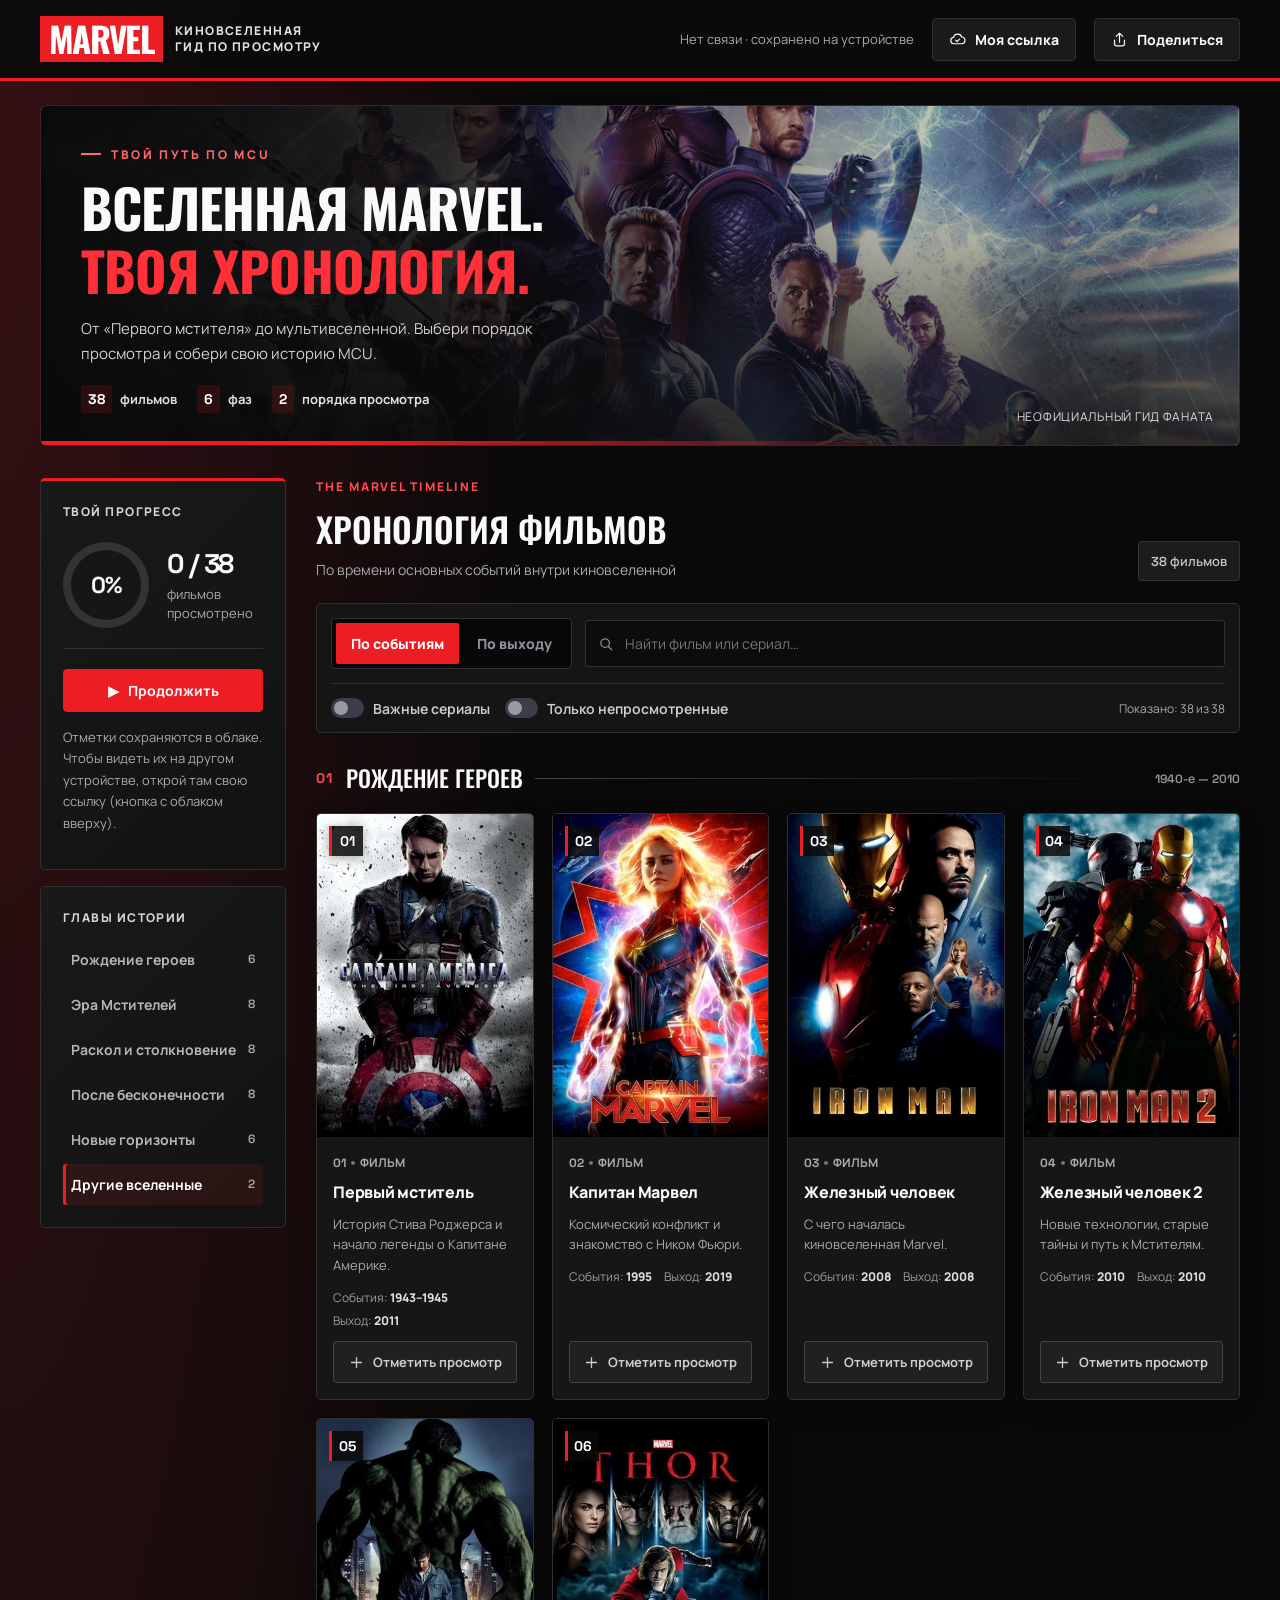
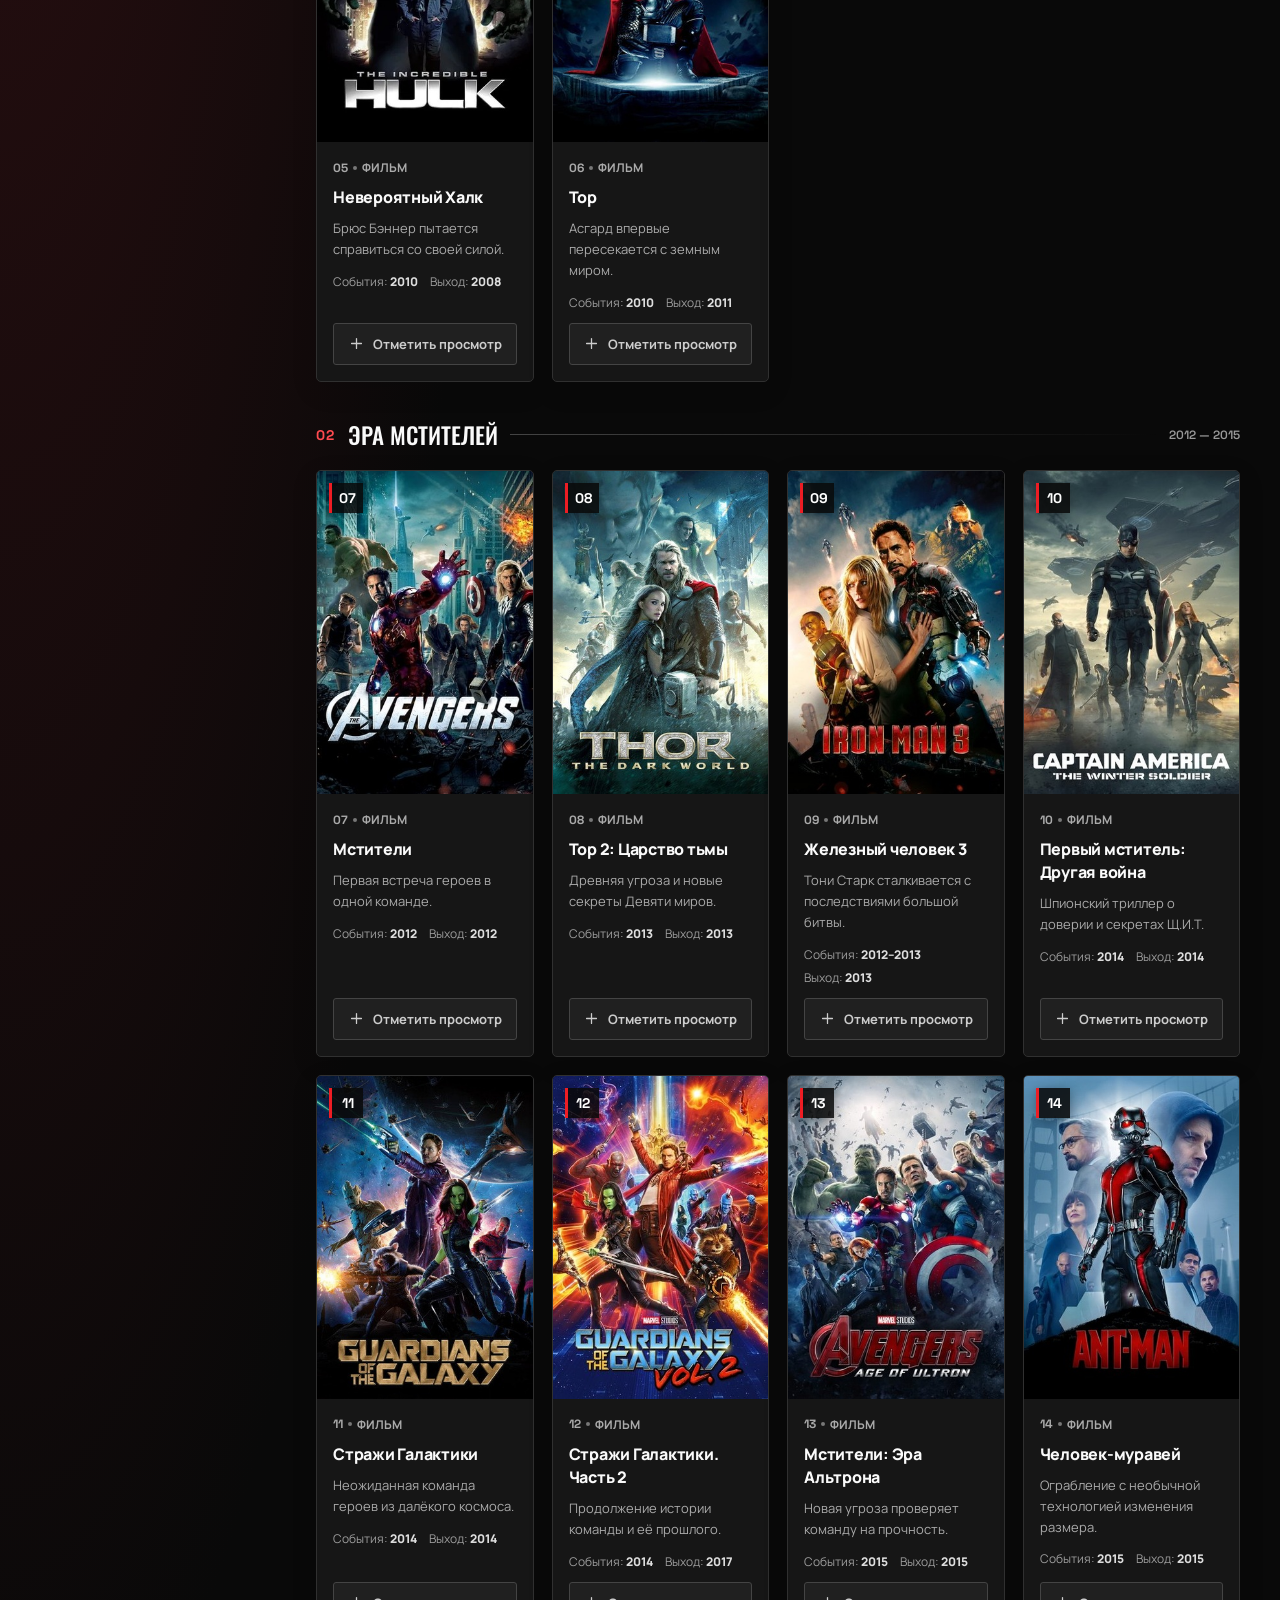
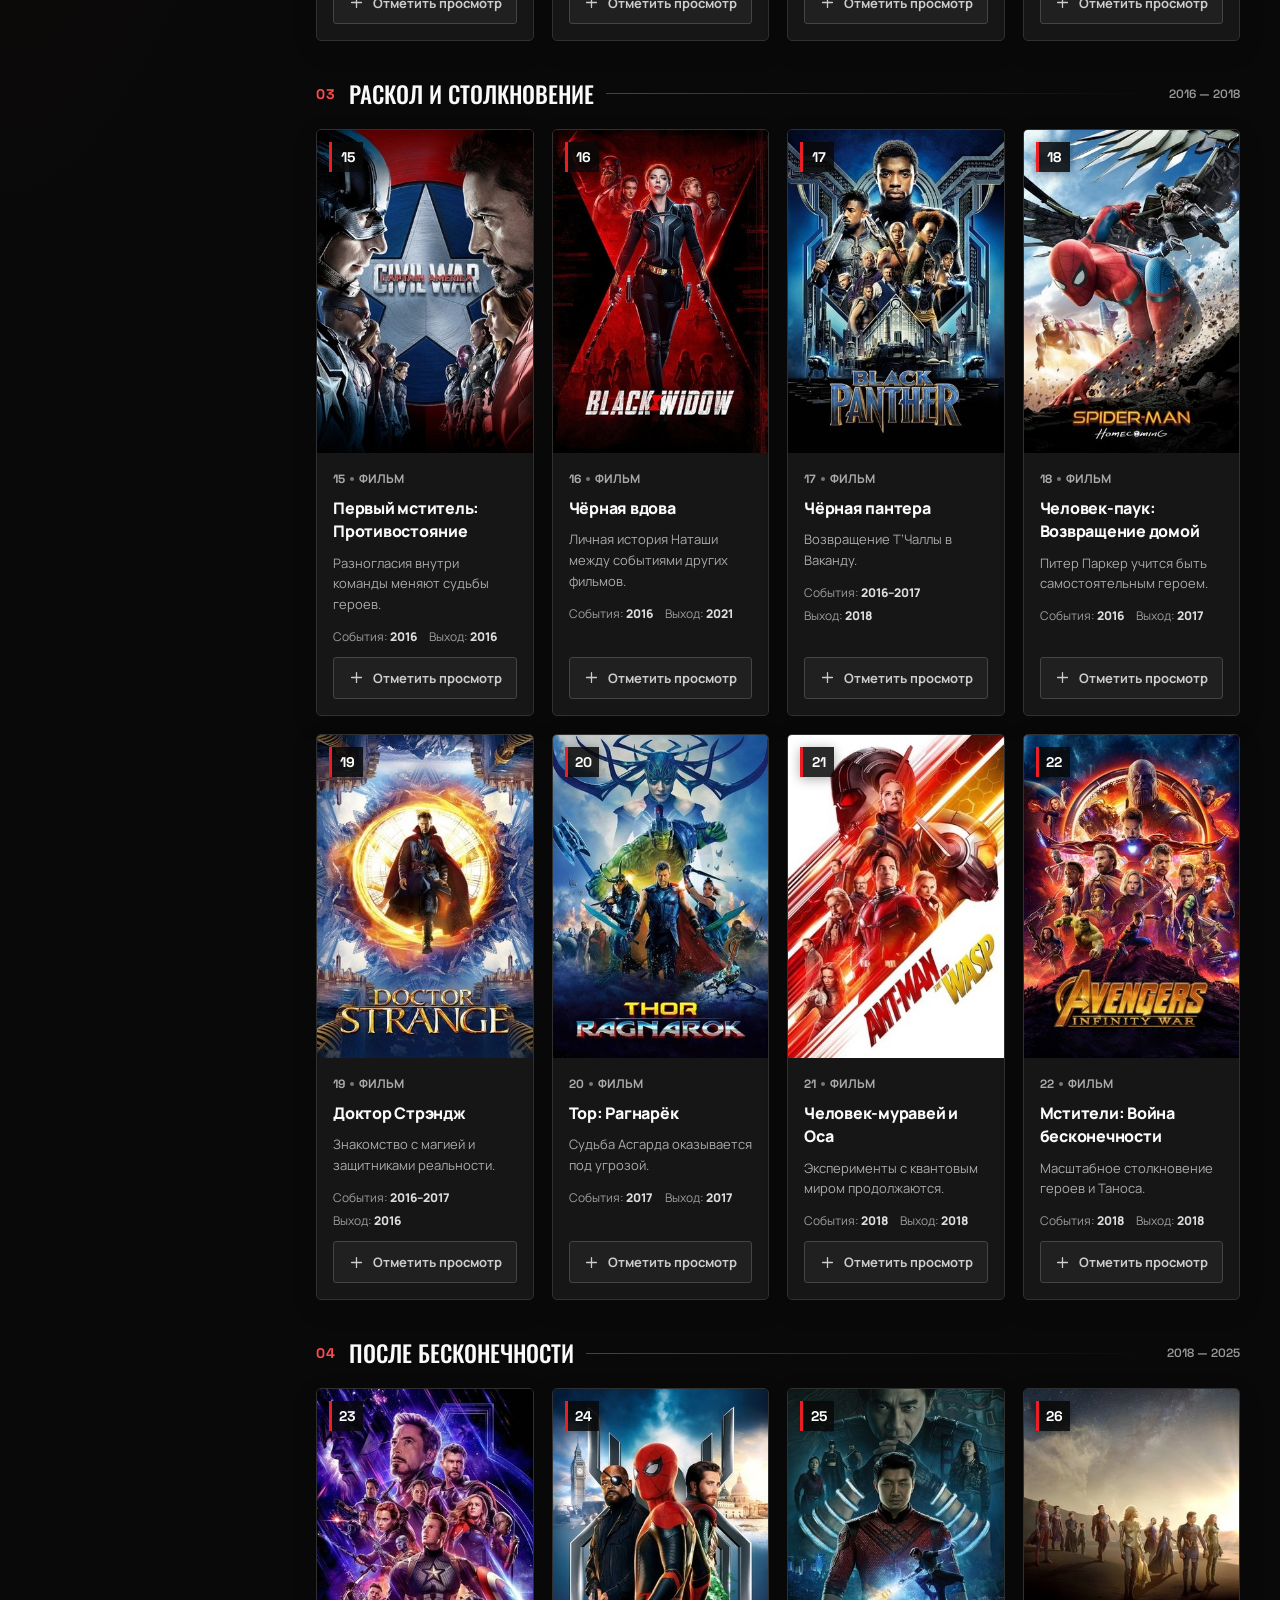
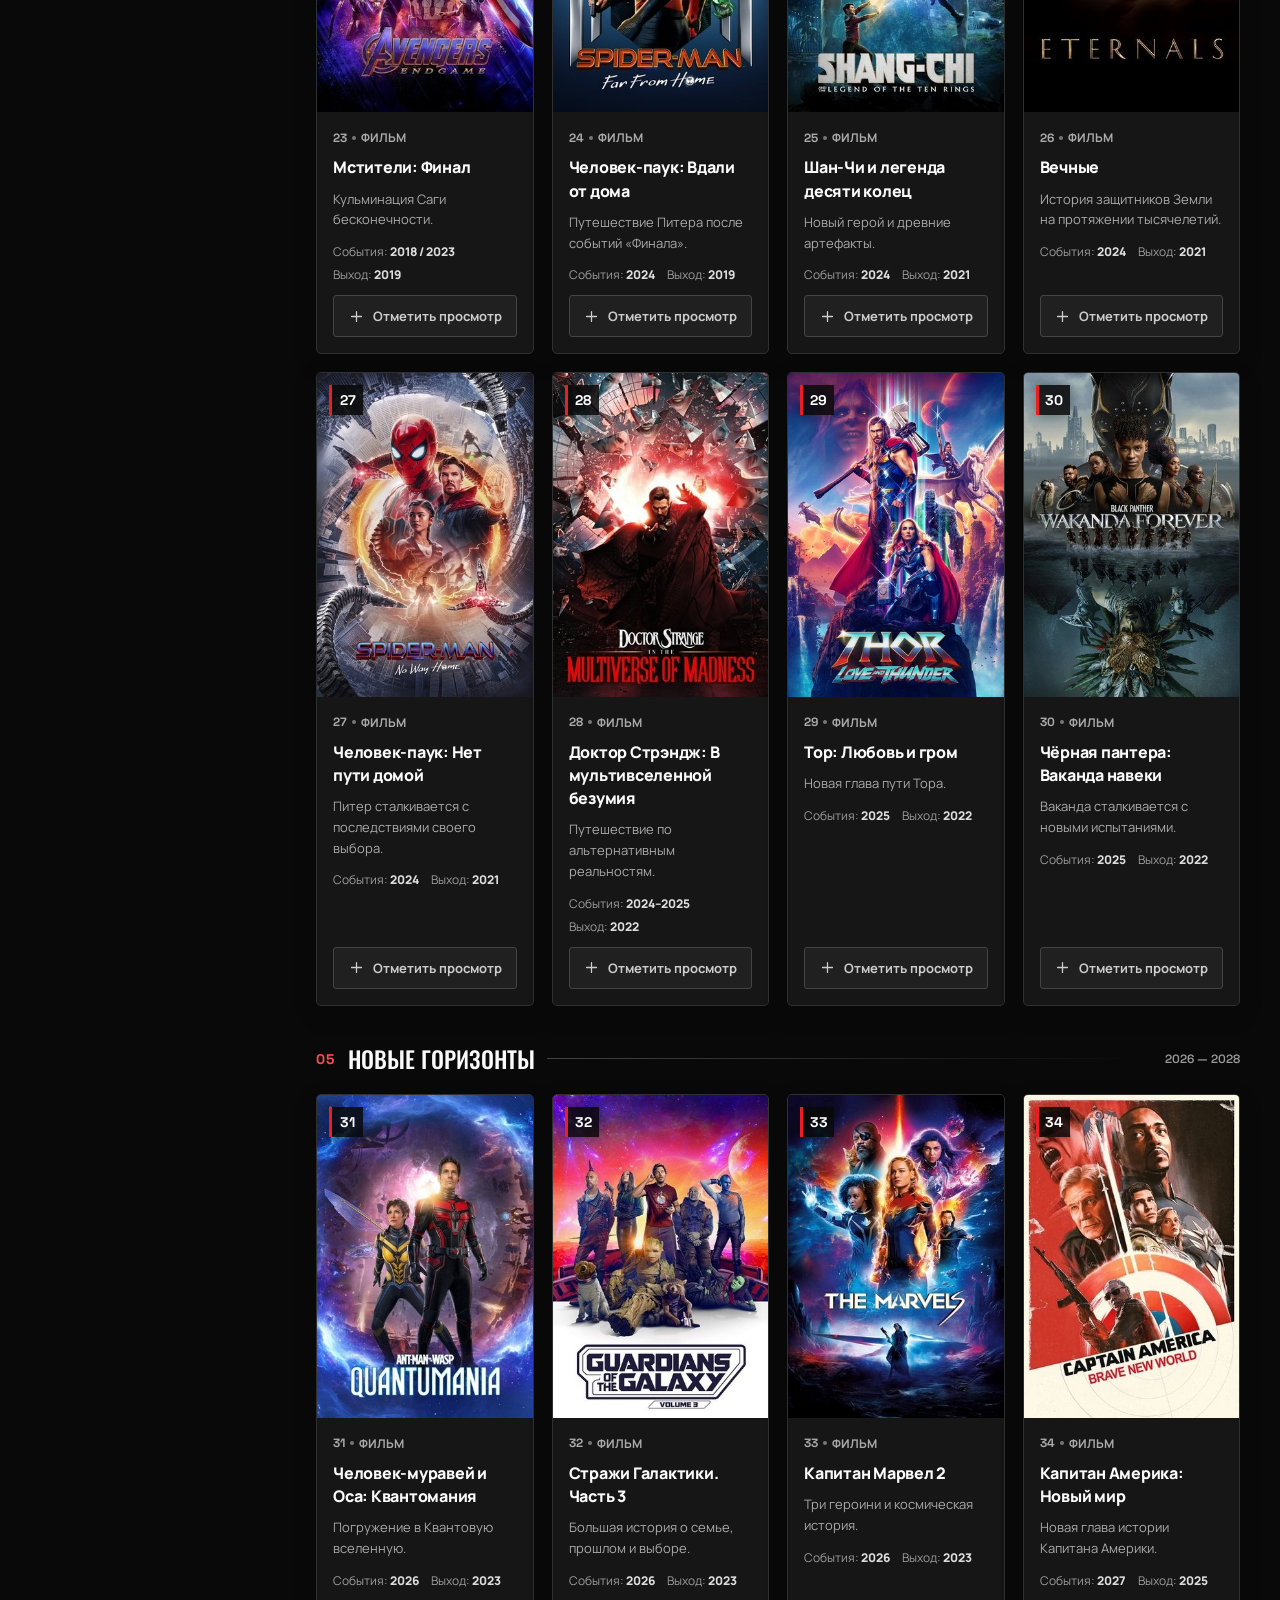
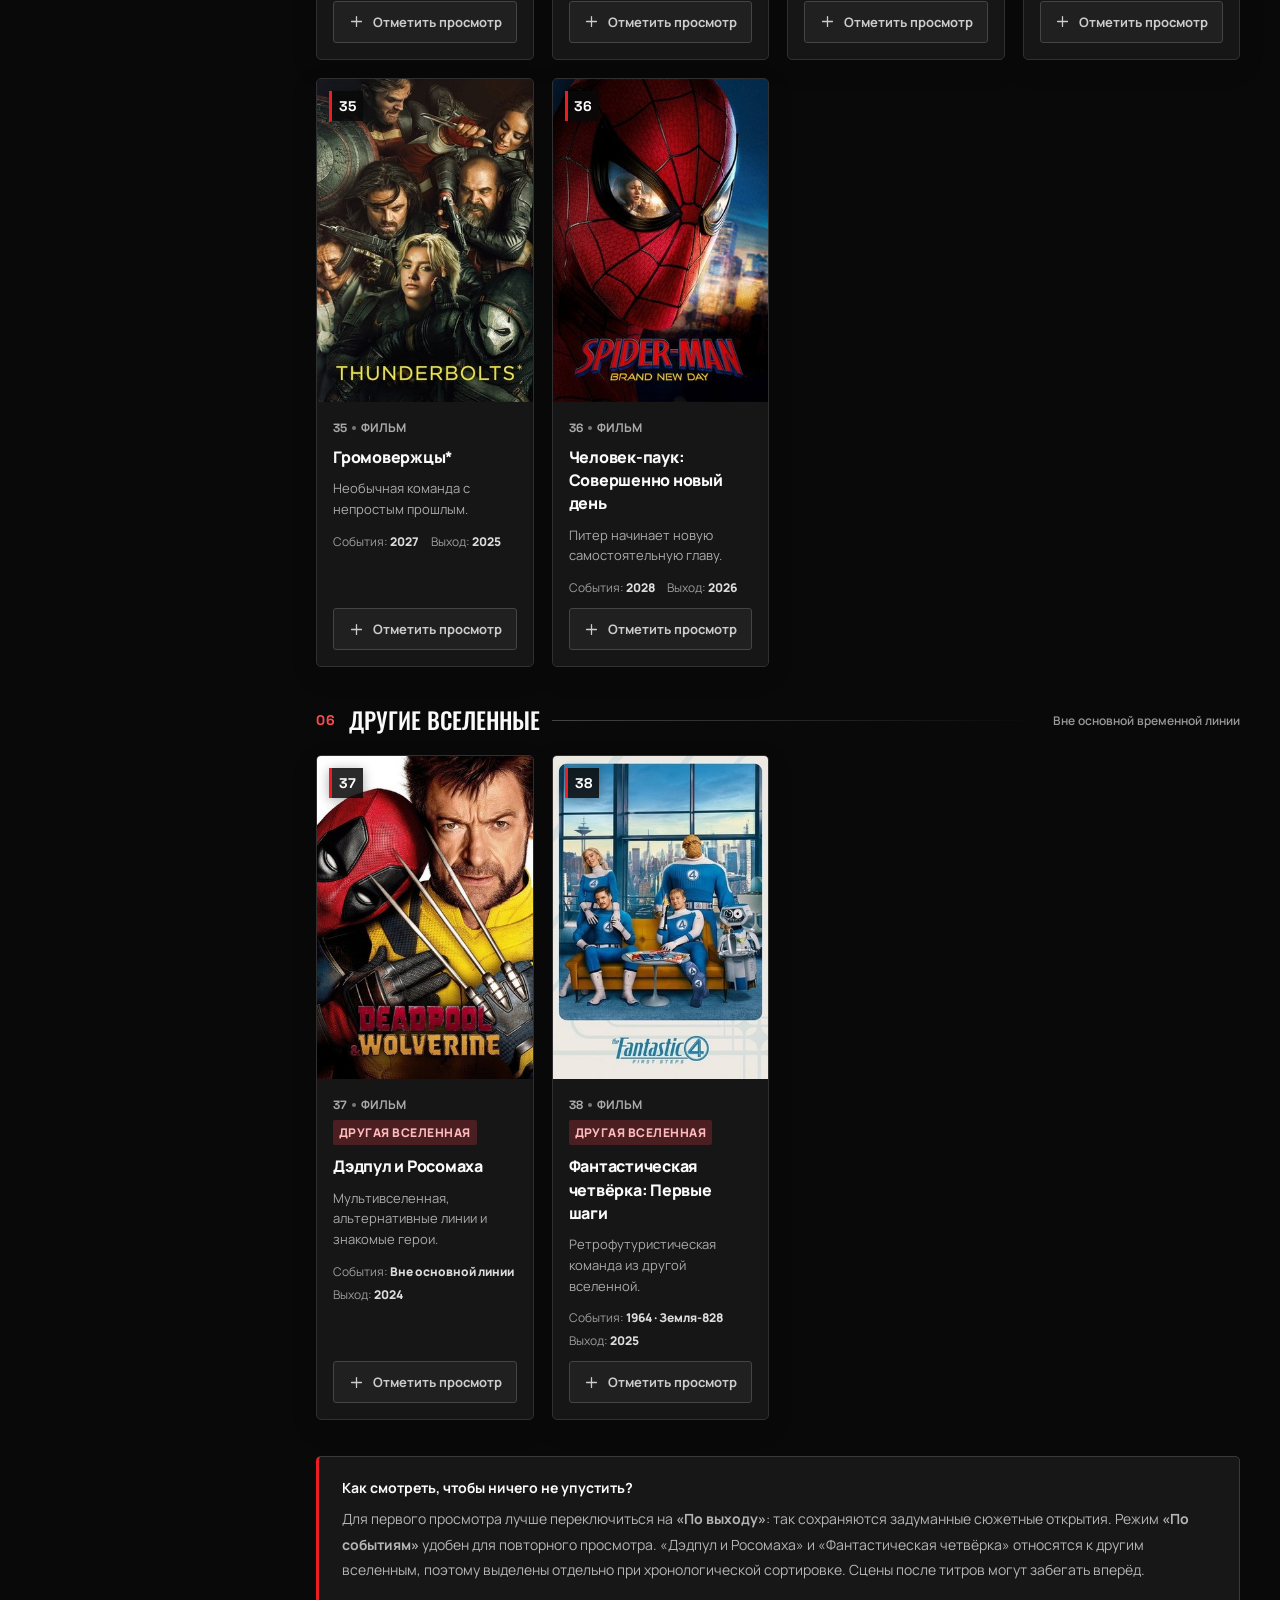
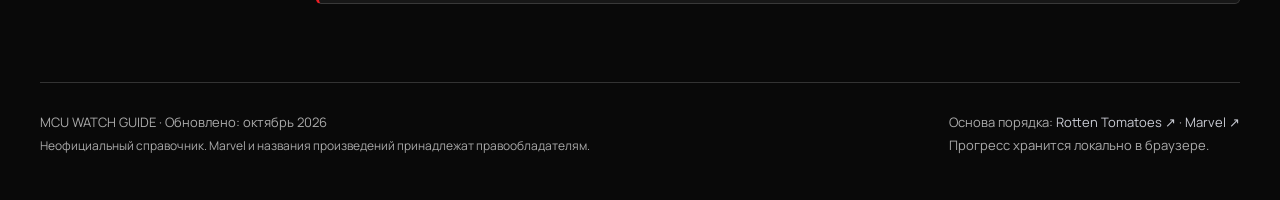
==== commit b27e2ba3: "Marvel: personal progress link (?p=) instead of manual sync code - Code is created automatically and" ====
--- a/marvel/index.html
+++ b/marvel/index.html
@@ -115,10 +115,8 @@
 .sync-sheet h3{font:600 26px/1.1 'Oswald',sans-serif;text-transform:uppercase;margin:0 40px 10px 0}.sync-lead{color:#b5b5b5;font-size:14px;line-height:1.6;margin:0 0 20px}
 .sync-close-form{position:absolute;top:12px;right:12px;margin:0}.sync-x{width:40px;height:40px;border:0;border-radius:50%;background:#242424;color:#ddd;font-size:24px;line-height:1}
 .sync-label{display:block;color:#aaa;font-size:12px;font-weight:700;letter-spacing:.08em;text-transform:uppercase;margin-bottom:8px}
-.sync-code{font:700 34px/1 'Space Grotesk','Manrope',monospace;letter-spacing:.12em;padding:16px;text-align:center;background:#0c0c0c;border:1px dashed #555;border-radius:4px;margin-bottom:12px;user-select:all}
+.sync-link{font:600 14px/1.5 'Space Grotesk','Manrope',monospace;word-break:break-all;padding:14px;background:#0c0c0c;border:1px dashed #555;border-radius:4px;margin-bottom:12px;user-select:all;color:#eee}.sync-note{color:#888;font-size:12px;line-height:1.6;margin:14px 0 0}.sync-code{font:700 34px/1 'Space Grotesk','Manrope',monospace;letter-spacing:.12em;padding:16px;text-align:center;background:#0c0c0c;border:1px dashed #555;border-radius:4px;margin-bottom:12px;user-select:all}
 .sync-wide{width:100%;min-height:48px;white-space:normal}.sync-status{color:#aaa;font-size:13px;margin:12px 0 0;min-height:1.4em}.sync-status.ok{color:#5fd88a}.sync-status.err{color:#f5b04a}
-.sync-join{margin-top:22px;padding-top:18px;border-top:1px solid #303030}.sync-row{display:flex;gap:8px}.sync-row input{flex:1;min-width:0;background:#0c0c0c;color:#fff;border:1px solid #333;border-radius:3px;padding:12px;font:700 18px 'Space Grotesk','Manrope',monospace;letter-spacing:.1em;text-transform:uppercase;outline:0}.sync-row input:focus{border-color:var(--red)}.sync-row .btn{min-height:48px}
-.sync-unlink{display:block;margin:18px auto 0;border:0;background:none;color:#999;font-size:13px;text-decoration:underline;padding:8px}
 @media(max-width:740px){.sync-sheet{margin:auto auto 0;width:100%;max-width:100%;border-radius:14px 14px 0 0;padding:24px 16px calc(20px + env(safe-area-inset-bottom))}.sync-code{font-size:30px}}
 @media(prefers-reduced-motion:no-preference){.sync-sheet[open]{animation:sheet-in .35s var(--ease-out)}}
 @keyframes sheet-in{from{opacity:0;transform:translateY(24px)}to{opacity:1;transform:none}}
@@ -127,13 +125,13 @@
 <body>
 <header class="topbar"><div class="wrap nav">
   <a href="#top" class="brand" aria-label="К началу"><span class="marvel">MARVEL</span><span class="brand-sub">КИНОВСЕЛЕННАЯ<br>ГИД ПО ПРОСМОТРУ</span></a>
-  <div class="nav-right"><span class="nav-quiet" id="sync-quiet">Сохраняется на устройстве</span><button class="btn sync-btn" id="sync-open" type="button" aria-label="Синхронизация между устройствами" aria-haspopup="dialog"><svg viewBox="0 0 24 24" fill="none" stroke="currentColor" stroke-width="1.7" stroke-linecap="round" stroke-linejoin="round" aria-hidden="true"><path d="M7 18a4.5 4.5 0 0 1-.6-8.96A6 6 0 0 1 18 8.5a4 4 0 0 1-.5 9.5H7Z"/><path d="m9.5 13 2 2 3.5-3.5"/></svg><span class="btn-label">Синхронизация</span><i class="sync-dot" aria-hidden="true"></i></button><button class="btn" id="share" type="button" aria-label="Поделиться сайтом"><svg viewBox="0 0 24 24" fill="none" stroke="currentColor" stroke-width="1.7" stroke-linecap="round" stroke-linejoin="round" aria-hidden="true"><path d="M12 16V3m0 0 4.5 4.5M12 3 7.5 7.5"/><path d="M5 13v5a3 3 0 0 0 3 3h8a3 3 0 0 0 3-3v-5"/></svg><span class="btn-label">Поделиться</span></button></div>
+  <div class="nav-right"><span class="nav-quiet" id="sync-quiet">Сохраняется на устройстве</span><button class="btn sync-btn" id="sync-open" type="button" aria-label="Моя ссылка для других устройств" aria-haspopup="dialog"><svg viewBox="0 0 24 24" fill="none" stroke="currentColor" stroke-width="1.7" stroke-linecap="round" stroke-linejoin="round" aria-hidden="true"><path d="M7 18a4.5 4.5 0 0 1-.6-8.96A6 6 0 0 1 18 8.5a4 4 0 0 1-.5 9.5H7Z"/><path d="m9.5 13 2 2 3.5-3.5"/></svg><span class="btn-label">Моя ссылка</span><i class="sync-dot" aria-hidden="true"></i></button><button class="btn" id="share" type="button" aria-label="Поделиться сайтом"><svg viewBox="0 0 24 24" fill="none" stroke="currentColor" stroke-width="1.7" stroke-linecap="round" stroke-linejoin="round" aria-hidden="true"><path d="M12 16V3m0 0 4.5 4.5M12 3 7.5 7.5"/><path d="M5 13v5a3 3 0 0 0 3 3h8a3 3 0 0 0 3-3v-5"/></svg><span class="btn-label">Поделиться</span></button></div>
 </div></header>
 <main id="top" class="wrap">
   <section class="hero" aria-labelledby="hero-title"><div class="hero-inner"><div class="eyebrow">ТВОЙ ПУТЬ ПО MCU</div><h1 id="hero-title">ВСЕЛЕННАЯ MARVEL.<span>ТВОЯ ХРОНОЛОГИЯ.</span></h1><p>От «Первого мстителя» до мультивселенной. Выбери порядок просмотра и собери свою историю MCU.</p><div class="hero-tags"><span><b>38</b> фильмов</span><span><b>6</b> фаз</span><span><b>2</b> порядка просмотра</span></div></div><span class="credit">НЕОФИЦИАЛЬНЫЙ ГИД ФАНАТА</span></section>
   <div class="layout">
   <aside class="aside" aria-label="Прогресс и навигация">
-   <section class="panel"><div class="panel-title">ТВОЙ ПРОГРЕСС</div><div class="ring-wrap"><div class="progress-ring" id="progress-ring"><span class="ring-value" id="ring-percent">0%</span></div><div><div class="progress-nums" id="progress-text">0 / 38</div><div class="progress-copy">фильмов просмотрено</div></div></div><div class="rule"></div><button id="continue" class="btn btn-red continue" type="button">▶ <span id="continue-title">Продолжить</span></button><p class="aside-hint" id="aside-hint">Отметки сохраняются в этом браузере. Чтобы видеть их на других устройствах, включи «Синхронизацию» вверху.</p></section>
+   <section class="panel"><div class="panel-title">ТВОЙ ПРОГРЕСС</div><div class="ring-wrap"><div class="progress-ring" id="progress-ring"><span class="ring-value" id="ring-percent">0%</span></div><div><div class="progress-nums" id="progress-text">0 / 38</div><div class="progress-copy">фильмов просмотрено</div></div></div><div class="rule"></div><button id="continue" class="btn btn-red continue" type="button">▶ <span id="continue-title">Продолжить</span></button><p class="aside-hint" id="aside-hint">Отметки сохраняются в облаке. Чтобы видеть их на другом устройстве, открой там свою ссылку (кнопка с облаком вверху).</p></section>
    <section class="panel"><div class="panel-title" id="aside-chapter-title">ГЛАВЫ ИСТОРИИ</div><nav id="aside-nav" class="aside-nav" aria-label="Главы"></nav></section>
   </aside>
   <section class="content" id="watchlist" aria-labelledby="list-title">
@@ -146,12 +144,12 @@
   <footer class="footer"><div>MCU WATCH GUIDE · Обновлено: октябрь 2026<br><small>Неофициальный справочник. Marvel и названия произведений принадлежат правообладателям.</small></div><div>Основа порядка: <a href="https://editorial.rottentomatoes.com/guide/marvel-movies-in-order/" target="_blank" rel="noopener noreferrer">Rotten Tomatoes ↗</a> · <a href="https://www.marvel.com/articles/culture-lifestyle/mcu-the-marvel-cinematic-universe-an-official-timeline-available-now" target="_blank" rel="noopener noreferrer">Marvel ↗</a><br>Прогресс хранится локально в браузере.</div></footer>
 </main>
 <dialog class="sync-sheet" id="sync-dialog" aria-labelledby="sync-title"><form method="dialog" class="sync-close-form"><button class="sync-x" aria-label="Закрыть">×</button></form>
-  <h3 id="sync-title">Синхронизация</h3>
-  <p class="sync-lead">Отметки хранятся в облаке по коду. Открой ссылку или введи код на другом устройстве — прогресс объединится, ничего не пропадёт.</p>
-  <div id="sync-on" hidden><div class="sync-label">Твой код</div><div class="sync-code" id="sync-code"></div><button type="button" class="btn btn-red sync-wide" id="sync-copy">Скопировать ссылку для другого устройства</button><p class="sync-status" id="sync-status" role="status"></p></div>
-  <div id="sync-off"><button type="button" class="btn btn-red sync-wide" id="sync-create">Включить и получить код</button></div>
-  <form class="sync-join" id="sync-join"><label for="sync-input" class="sync-label">Уже есть код с другого устройства?</label><div class="sync-row"><input id="sync-input" placeholder="XXXX-XXXX" autocomplete="off" autocapitalize="characters" spellcheck="false" maxlength="9" /><button class="btn" type="submit">Подключить</button></div></form>
-  <button type="button" class="sync-unlink" id="sync-unlink" hidden>Отключить синхронизацию на этом устройстве</button>
+  <h3 id="sync-title">Твоя ссылка</h3>
+  <p class="sync-lead">Прогресс хранится в облаке и привязан к этой ссылке. Открой её на телефоне, компьютере или планшете — отметки будут одни и те же. Сохрани в закладки.</p>
+  <div class="sync-link" id="sync-link"></div>
+  <button type="button" class="btn btn-red sync-wide" id="sync-copy">Скопировать мою ссылку</button>
+  <p class="sync-status" id="sync-status" role="status"></p>
+  <p class="sync-note">Не отправляй эту ссылку другим: по ней можно менять твои отметки. Для друзей есть кнопка «Поделиться» — у них будет свой прогресс.</p>
 </dialog>
 <div class="toast" id="toast" role="status" aria-live="polite">Ссылка скопирована</div>
 <script>
@@ -266,19 +264,16 @@
 $('movie-list').addEventListener('click',e=>{const b=e.target.closest('[data-check]');if(b)setWatched(b.dataset.check,!state.watched.has(b.dataset.check))});
 $('aside-nav').addEventListener('click',e=>{const b=e.target.closest('[data-section]');if(b)scrollToItem(document.getElementById(b.dataset.section))});
 $('continue').addEventListener('click',()=>{const next=films.slice().sort(sortItems).find(m=>!state.watched.has(m.id));if(!next)return;if(state.unwatched||state.query){state.unwatched=false;state.query='';$('query').value='';render()}const el=document.getElementById('item-'+next.id);scrollToItem(el,'center');if(el){el.classList.add('is-next');setTimeout(()=>el.classList.remove('is-next'),1600)}});
-$('share').addEventListener('click',async()=>{const url=location.href;try{if(navigator.share){await navigator.share({title:'Хронология фильмов Marvel · MCU',text:'Интерактивный список для просмотра фильмов Marvel',url});return}if(navigator.clipboard){await navigator.clipboard.writeText(url);notify('Ссылка скопирована');return}throw Error('Clipboard unavailable')}catch(e){if(e.name==='AbortError')return;try{const el=document.createElement('textarea');el.value=url;el.style.position='fixed';document.body.appendChild(el);el.select();const ok=document.execCommand('copy');el.remove();notify(ok?'Ссылка скопирована':'Скопируй адрес из строки браузера')}catch(_){notify('Скопируй адрес из строки браузера')}}});
+$('share').addEventListener('click',async()=>{const shareUrl=new URL(location.href);shareUrl.searchParams.delete('p');const url=shareUrl.toString();try{if(navigator.share){await navigator.share({title:'Хронология фильмов Marvel · MCU',text:'Интерактивный список для просмотра фильмов Marvel',url});return}if(navigator.clipboard){await navigator.clipboard.writeText(url);notify('Ссылка скопирована');return}throw Error('Clipboard unavailable')}catch(e){if(e.name==='AbortError')return;try{const el=document.createElement('textarea');el.value=url;el.style.position='fixed';document.body.appendChild(el);el.select();const ok=document.execCommand('copy');el.remove();notify(ok?'Ссылка скопирована':'Скопируй адрес из строки браузера')}catch(_){notify('Скопируй адрес из строки браузера')}}});
 render({animate:false});
 
-/* Синхронизация через marvel-sync worker: код — ключ, слияние по времени отметки каждого фильма */
+/* Синхронизация через marvel-sync worker: личный код в ссылке (?p=), слияние по времени отметки каждого фильма */
 const SYNC_API=(()=>{try{return localStorage.getItem('mcu_sync_api')}catch(e){return null}})()||'https://marvel-sync.maxgyselnik.workers.dev';
 const SYNC_ALPHABET='23456789ABCDEFGHJKMNPQRSTVWXYZ';
 let syncCode=null,syncTimer=0,syncBusy=false,syncAgain=false,syncDirty=false,syncLast=0,syncError=false;
-try{syncCode=localStorage.getItem('mcu_sync_code')}catch(e){}
 function normCode(v){const c=String(v||'').toUpperCase().replace(/[^0-9A-Z]/g,'');return c.length===8&&[...c].every(ch=>SYNC_ALPHABET.includes(ch))?c:null}
-function prettyCode(c){return c.slice(0,4)+'-'+c.slice(4)}
 function newCode(){const a=new Uint32Array(8);crypto.getRandomValues(a);return [...a].map(n=>SYNC_ALPHABET[n%SYNC_ALPHABET.length]).join('')}
-function syncLink(){return location.origin+location.pathname+'?sync='+syncCode}
-function setSyncCode(c){syncCode=c;try{if(c)localStorage.setItem('mcu_sync_code',c);else localStorage.removeItem('mcu_sync_code')}catch(e){}updateSyncUI()}
+function syncLink(){return location.origin+location.pathname+'?p='+syncCode}
 function applyRemote(items){
  if(!items||typeof items!=='object')return;let changed=false;
  for(const [id,v] of Object.entries(items)){if(!MOVIES.some(m=>m.id===id)||!v)continue;const cur=syncMeta[id];if(!cur||v.t>cur.t){const w=v.w?1:0;if(!cur||cur.w!==w)changed=true;syncMeta[id]={w,t:v.t}}}
@@ -289,7 +284,7 @@
 }
 async function syncNow(){
  if(!syncCode)return;if(syncBusy){syncAgain=true;return}
- syncBusy=true;syncDirty=false;updateSyncUI('Синхронизация…');
+ syncBusy=true;syncDirty=false;
  try{
   const r=await fetch(SYNC_API+'/p/'+syncCode,{method:'POST',headers:{'Content-Type':'text/plain;charset=UTF-8'},body:JSON.stringify({items:syncMeta}),cache:'no-store'});
   if(!r.ok)throw Error('HTTP '+r.status);
@@ -299,24 +294,27 @@
  if(syncAgain){syncAgain=false;syncNow()}
 }
 function scheduleSync(){if(!syncCode)return;syncDirty=true;clearTimeout(syncTimer);syncTimer=setTimeout(syncNow,700)}
-function updateSyncUI(msg){
- const on=!!syncCode;$('sync-open').classList.toggle('is-on',on&&!syncError);$('sync-open').classList.toggle('is-error',on&&syncError);
- $('sync-quiet').textContent=on?(syncError?'Нет связи · сохранено на устройстве':'Синхронизируется'):'Сохраняется на устройстве';
- $('sync-on').hidden=!on;$('sync-off').hidden=on;$('sync-unlink').hidden=!on;
- if(!on)return;$('sync-code').textContent=prettyCode(syncCode);
- const st=$('sync-status');st.className='sync-status'+(msg?'':syncError?' err':syncLast?' ok':'');
- st.textContent=msg||(syncError?'Нет связи с сервером. Отметки сохранены на устройстве и отправятся позже.':syncLast?'✓ Синхронизировано в '+new Date(syncLast).toLocaleTimeString('ru',{hour:'2-digit',minute:'2-digit'}):'');
+function updateSyncUI(){
+ $('sync-open').classList.toggle('is-on',!!syncLast&&!syncError);$('sync-open').classList.toggle('is-error',syncError);
+ $('sync-quiet').textContent=syncError?'Нет связи · сохранено на устройстве':'Сохраняется в облаке';
+ $('sync-link').textContent=syncLink();
+ const st=$('sync-status');st.className='sync-status'+(syncError?' err':syncLast?' ok':'');
+ st.textContent=syncError?'Нет связи с сервером. Отметки сохранены на устройстве и отправятся позже.':syncLast?'✓ Синхронизировано в '+new Date(syncLast).toLocaleTimeString('ru',{hour:'2-digit',minute:'2-digit'}):'Подключение…';
 }
 async function copyText(text){try{if(navigator.clipboard){await navigator.clipboard.writeText(text);return true}}catch(e){}try{const el=document.createElement('textarea');el.value=text;el.style.position='fixed';document.body.appendChild(el);el.select();const ok=document.execCommand('copy');el.remove();return ok}catch(e){return false}}
 $('sync-open').addEventListener('click',()=>{const d=$('sync-dialog');updateSyncUI();if(d.showModal)d.showModal();else d.setAttribute('open','')});
 $('sync-dialog').addEventListener('click',e=>{if(e.target===e.currentTarget)e.currentTarget.close()});
-$('sync-create').addEventListener('click',()=>{setSyncCode(newCode());syncNow()});
-$('sync-copy').addEventListener('click',async()=>{const url=syncLink();try{if(navigator.share&&matchMedia('(hover:none)').matches){await navigator.share({title:'Мой прогресс MCU',url});return}}catch(e){if(e.name==='AbortError')return}notify(await copyText(url)?'Ссылка скопирована — открой её на другом устройстве':'Код: '+prettyCode(syncCode))});
-$('sync-join').addEventListener('submit',e=>{e.preventDefault();const c=normCode($('sync-input').value);if(!c){notify('Код — 8 символов, например ABCD-EFGH');$('sync-input').focus();return}$('sync-input').value='';setSyncCode(c);syncNow();notify('Устройство подключено')});
-$('sync-unlink').addEventListener('click',()=>{setSyncCode(null);syncError=false;notify('Синхронизация отключена, отметки остались на устройстве')});
+$('sync-copy').addEventListener('click',async()=>{notify(await copyText(syncLink())?'Ссылка скопирована — открой её на другом устройстве':'Скопируй ссылку из окна вручную')});
 document.addEventListener('visibilitychange',()=>{if(document.visibilityState==='visible')syncNow();else if(syncDirty&&syncCode){try{fetch(SYNC_API+'/p/'+syncCode,{method:'POST',headers:{'Content-Type':'text/plain;charset=UTF-8'},body:JSON.stringify({items:syncMeta}),keepalive:true})}catch(e){}}});
-(()=>{const u=new URL(location.href),c=normCode(u.searchParams.get('sync'));if(u.searchParams.has('sync')){u.searchParams.delete('sync');history.replaceState(null,'',u.toString())}if(c&&c!==syncCode){setSyncCode(c);notify('Синхронизация подключена')}updateSyncUI();syncNow()})();
-
+(()=>{
+ const u=new URL(location.href),fromUrl=normCode(u.searchParams.get('p'))||normCode(u.searchParams.get('sync'));
+ let stored=null;try{stored=normCode(localStorage.getItem('mcu_sync_code'))}catch(e){}
+ syncCode=fromUrl||stored||newCode();
+ try{localStorage.setItem('mcu_sync_code',syncCode)}catch(e){}
+ if(fromUrl&&stored&&fromUrl!==stored)notify('Подключён прогресс по ссылке');
+ u.searchParams.delete('sync');u.searchParams.set('p',syncCode);history.replaceState(null,'',u.toString());
+ updateSyncUI();syncNow();
+})();
 motionPreference.addEventListener('change',()=>{if(motionPreference.matches){listAnimation?.cancel();cancelAnimationFrame(percentFrame);for(const a of document.getAnimations())a.cancel();updateProgress()}});
 
 if(document.modelContext?.registerTool){
